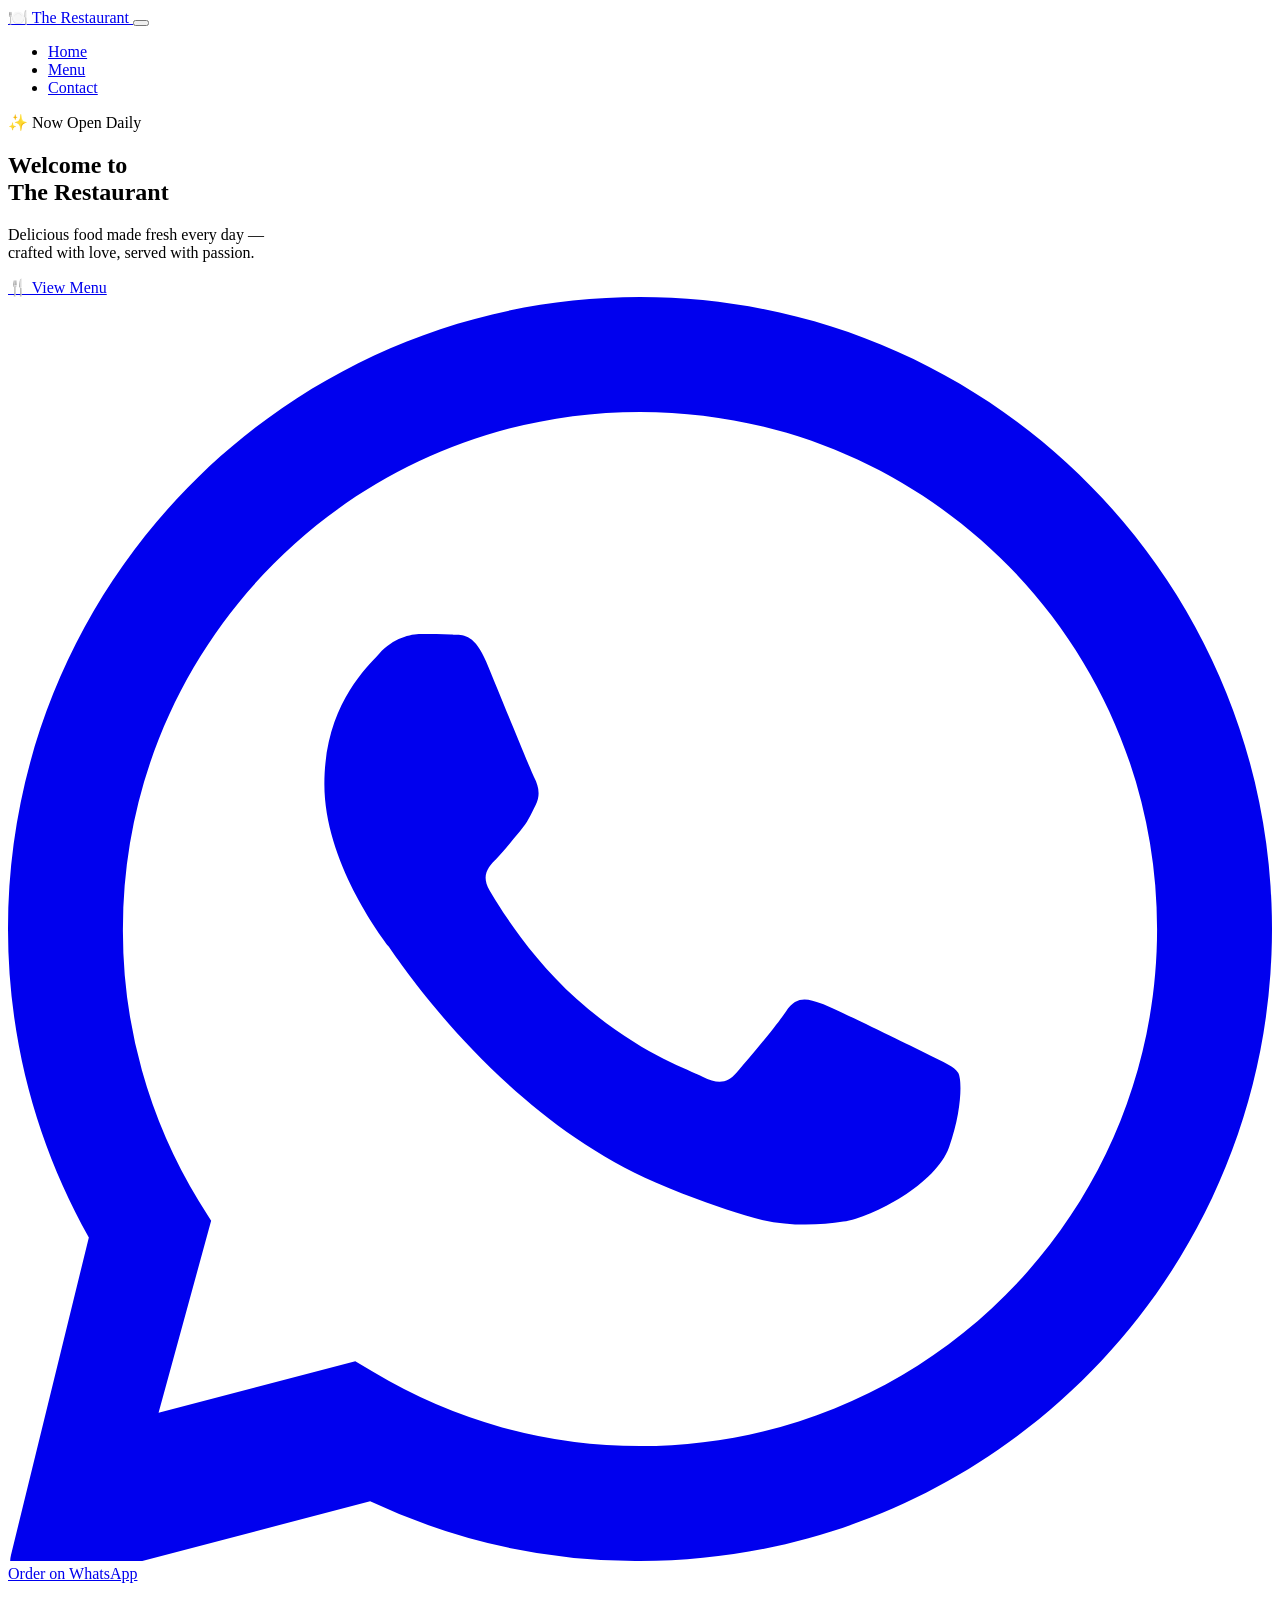
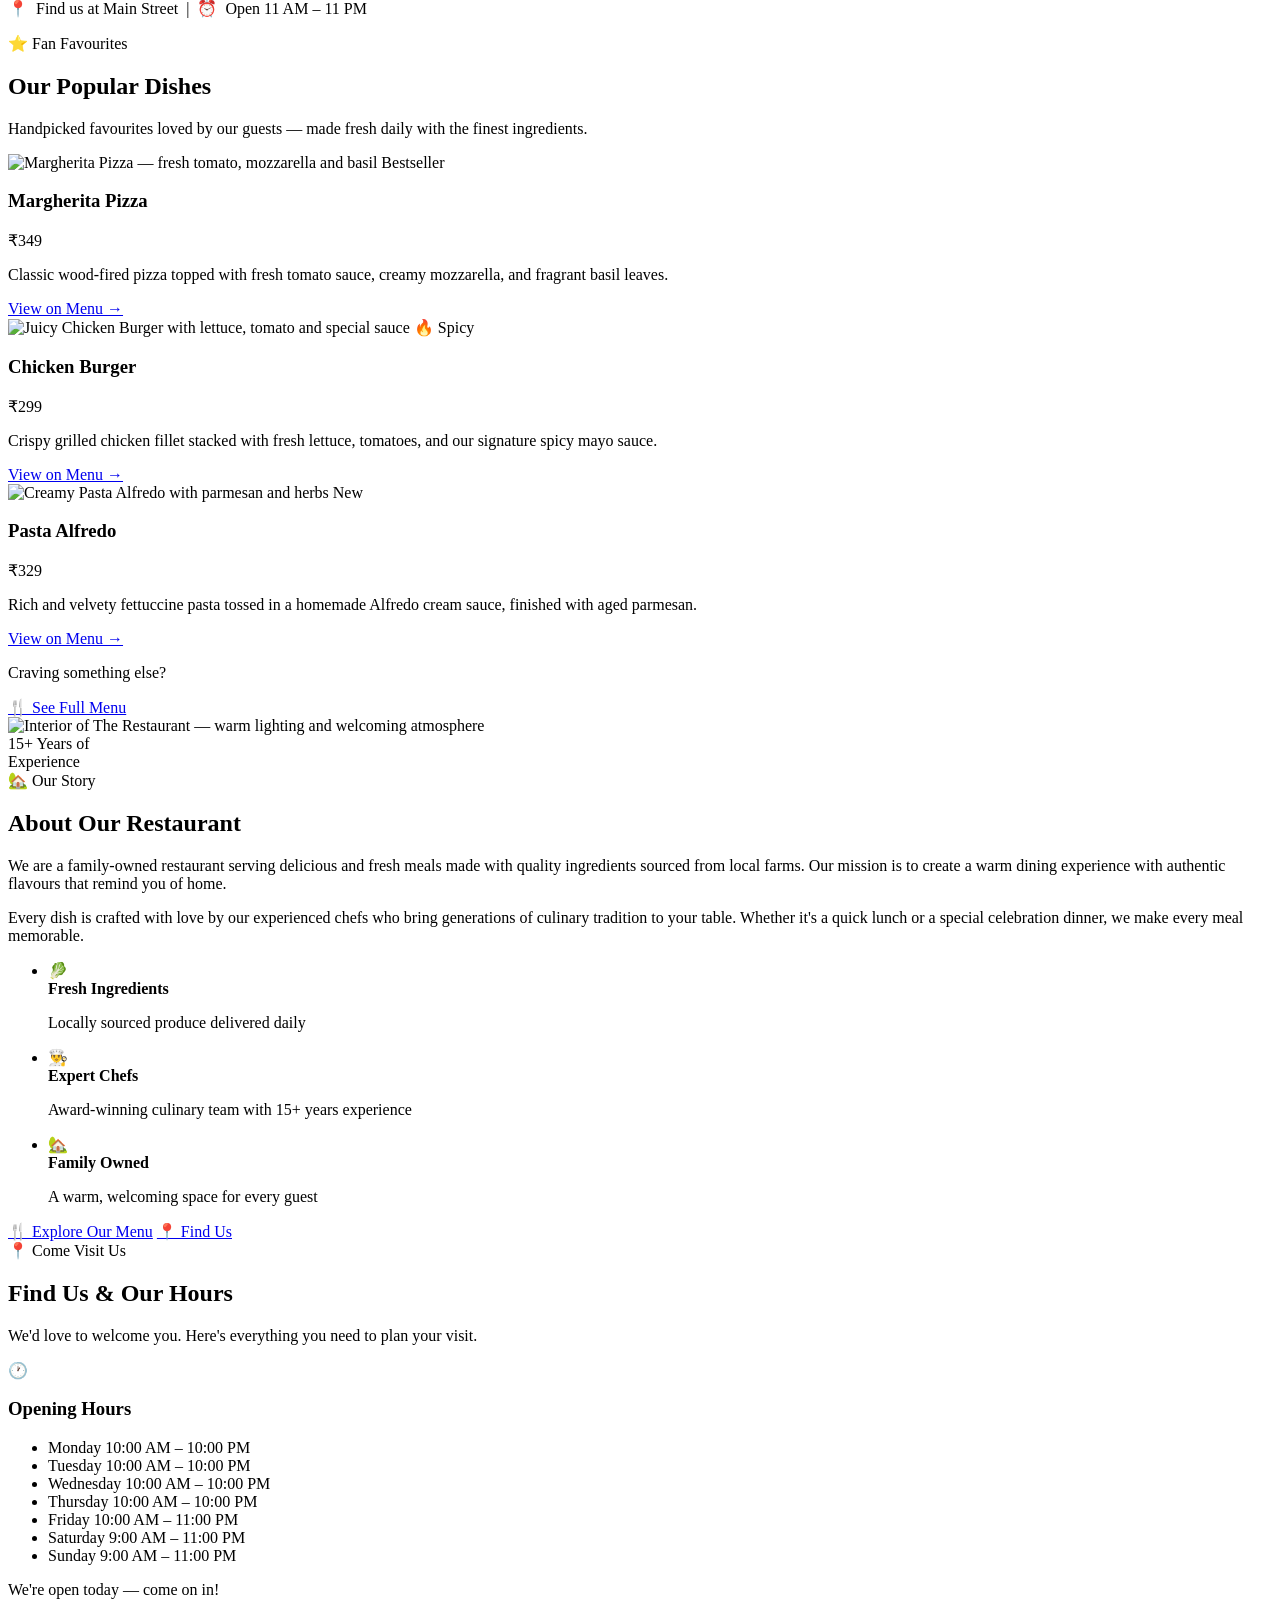
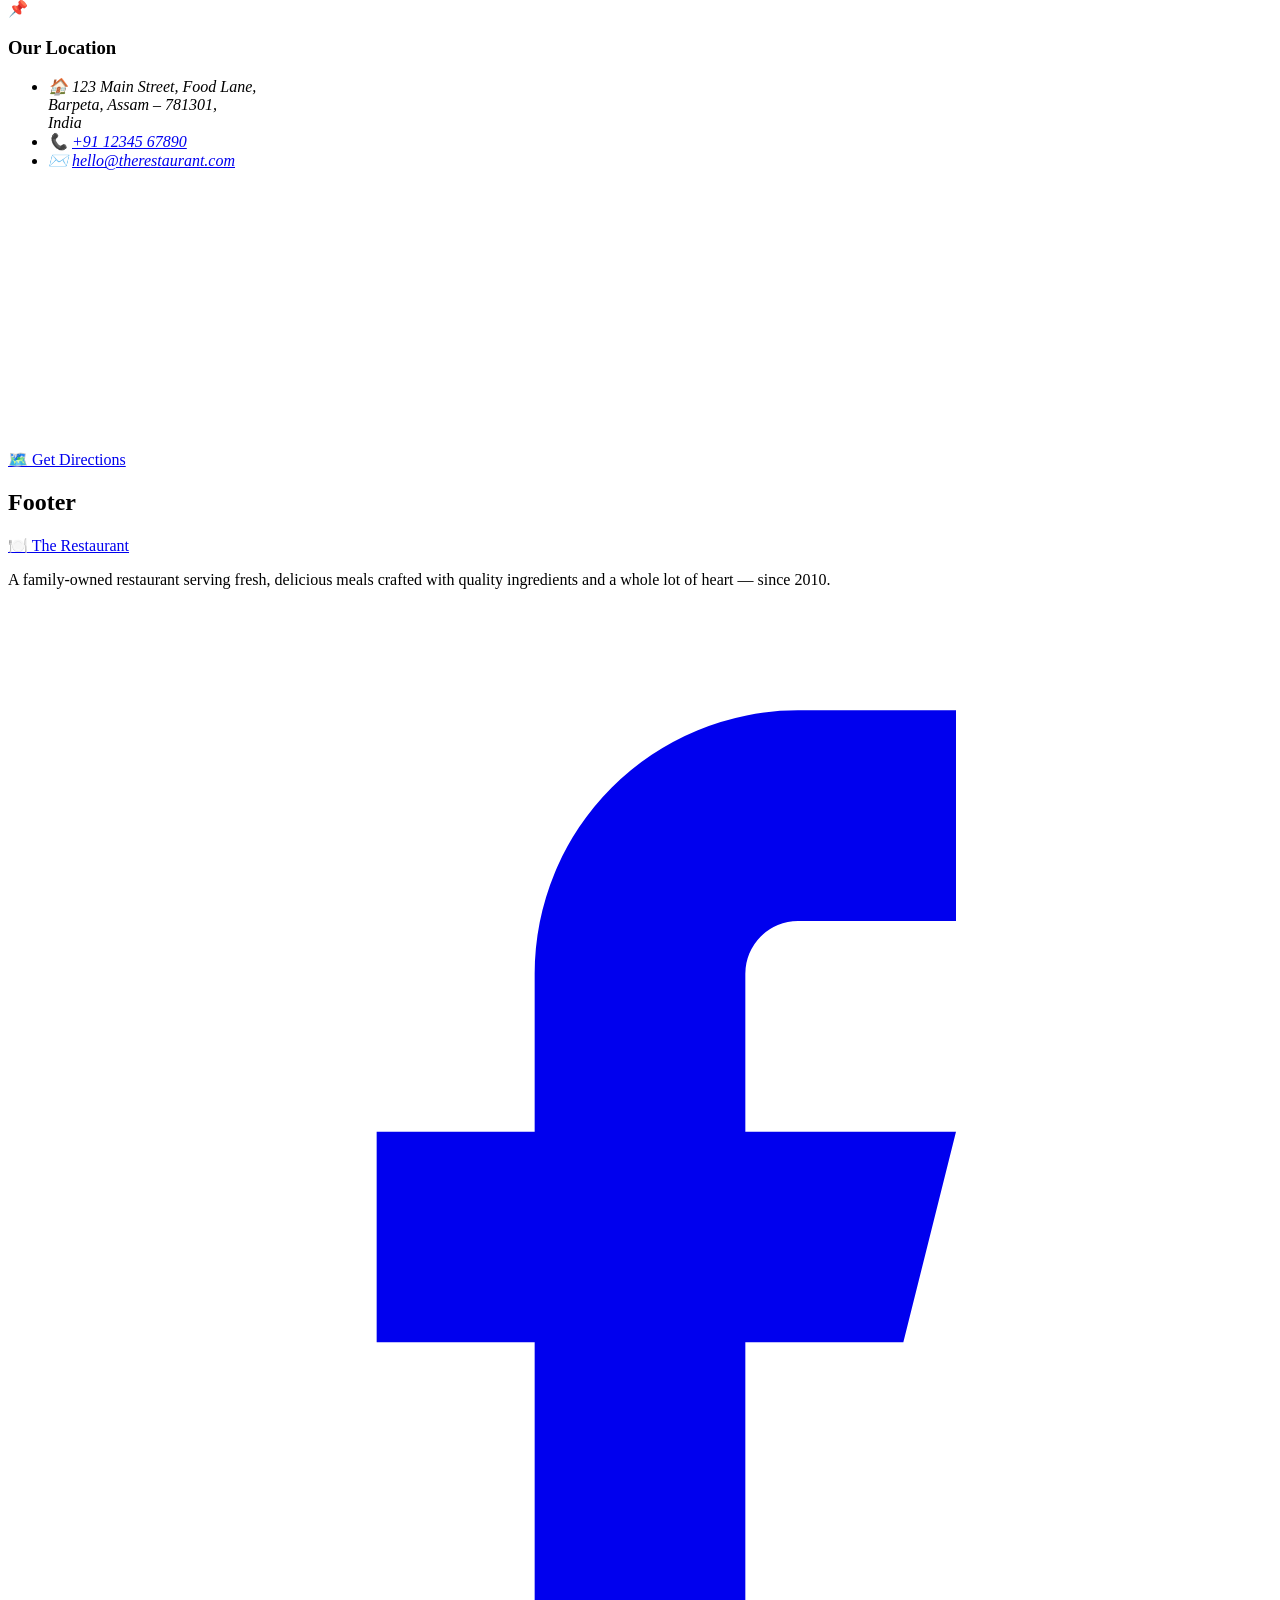
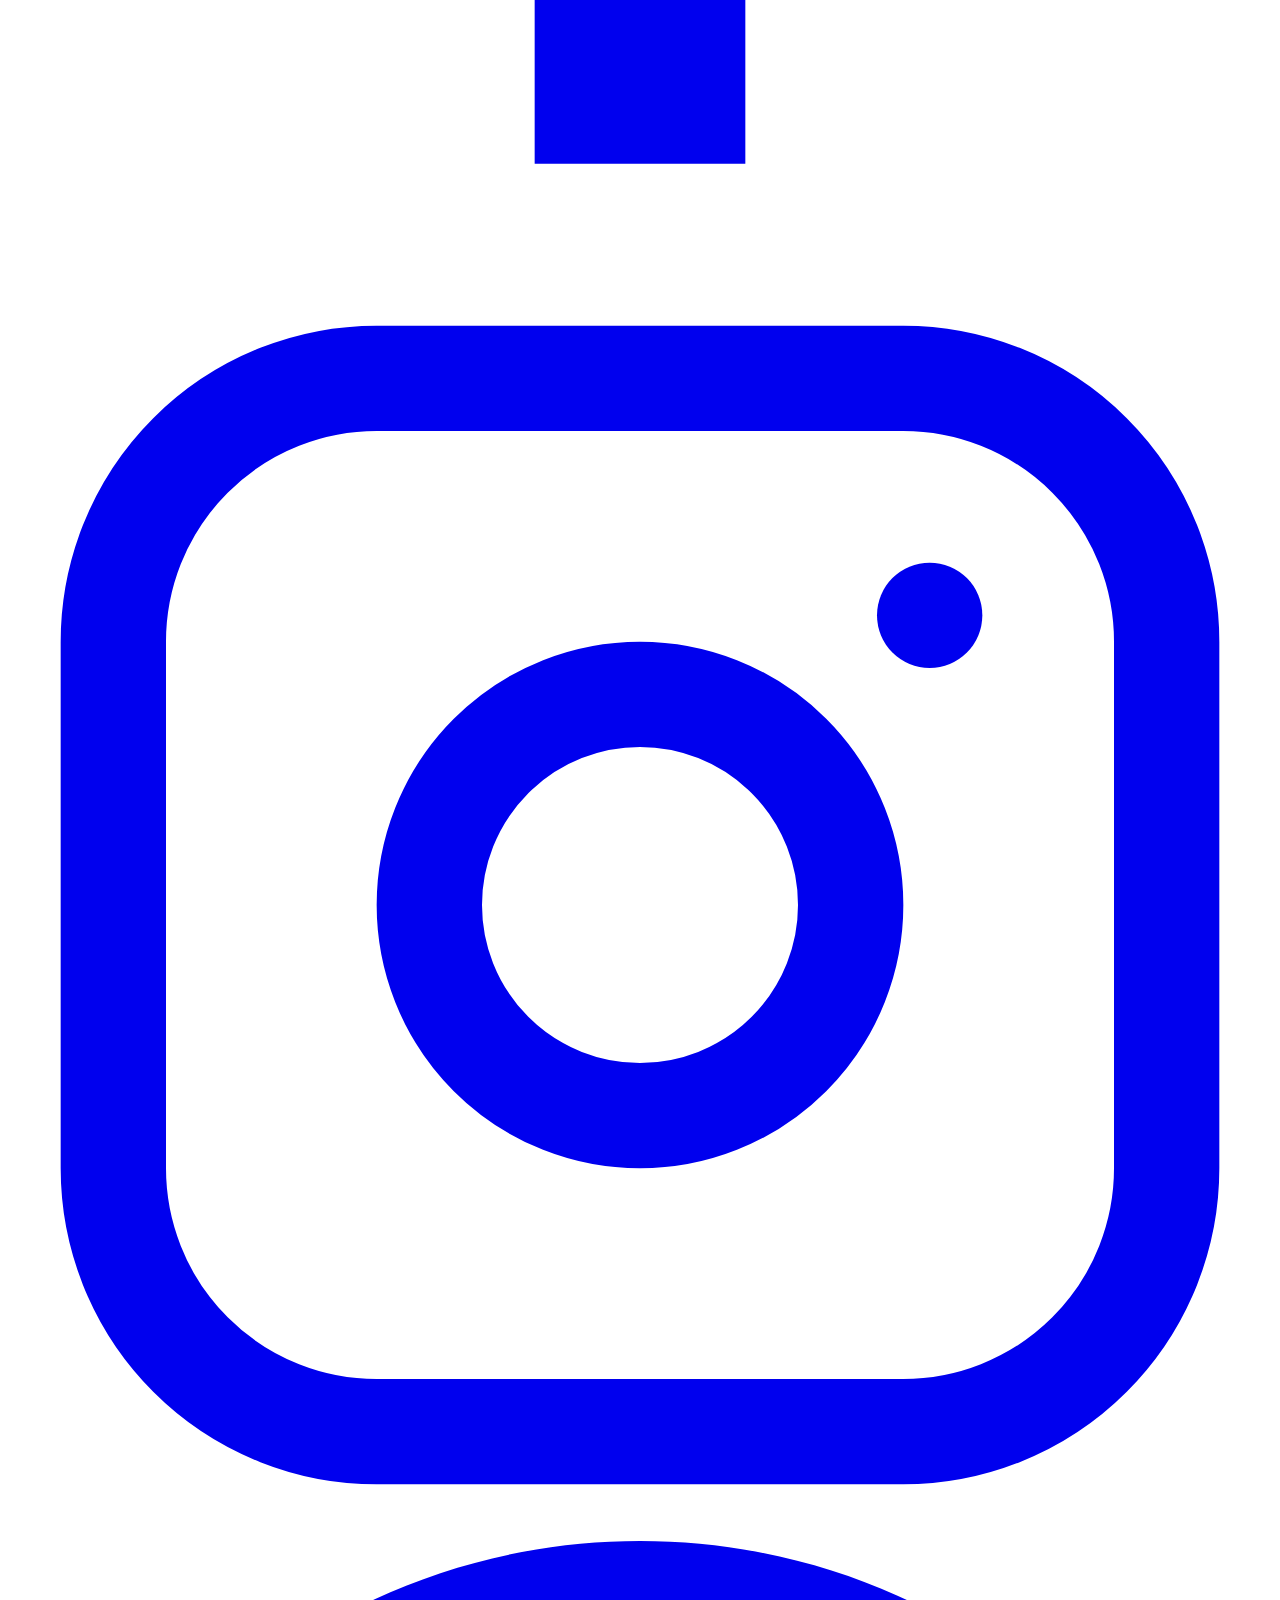
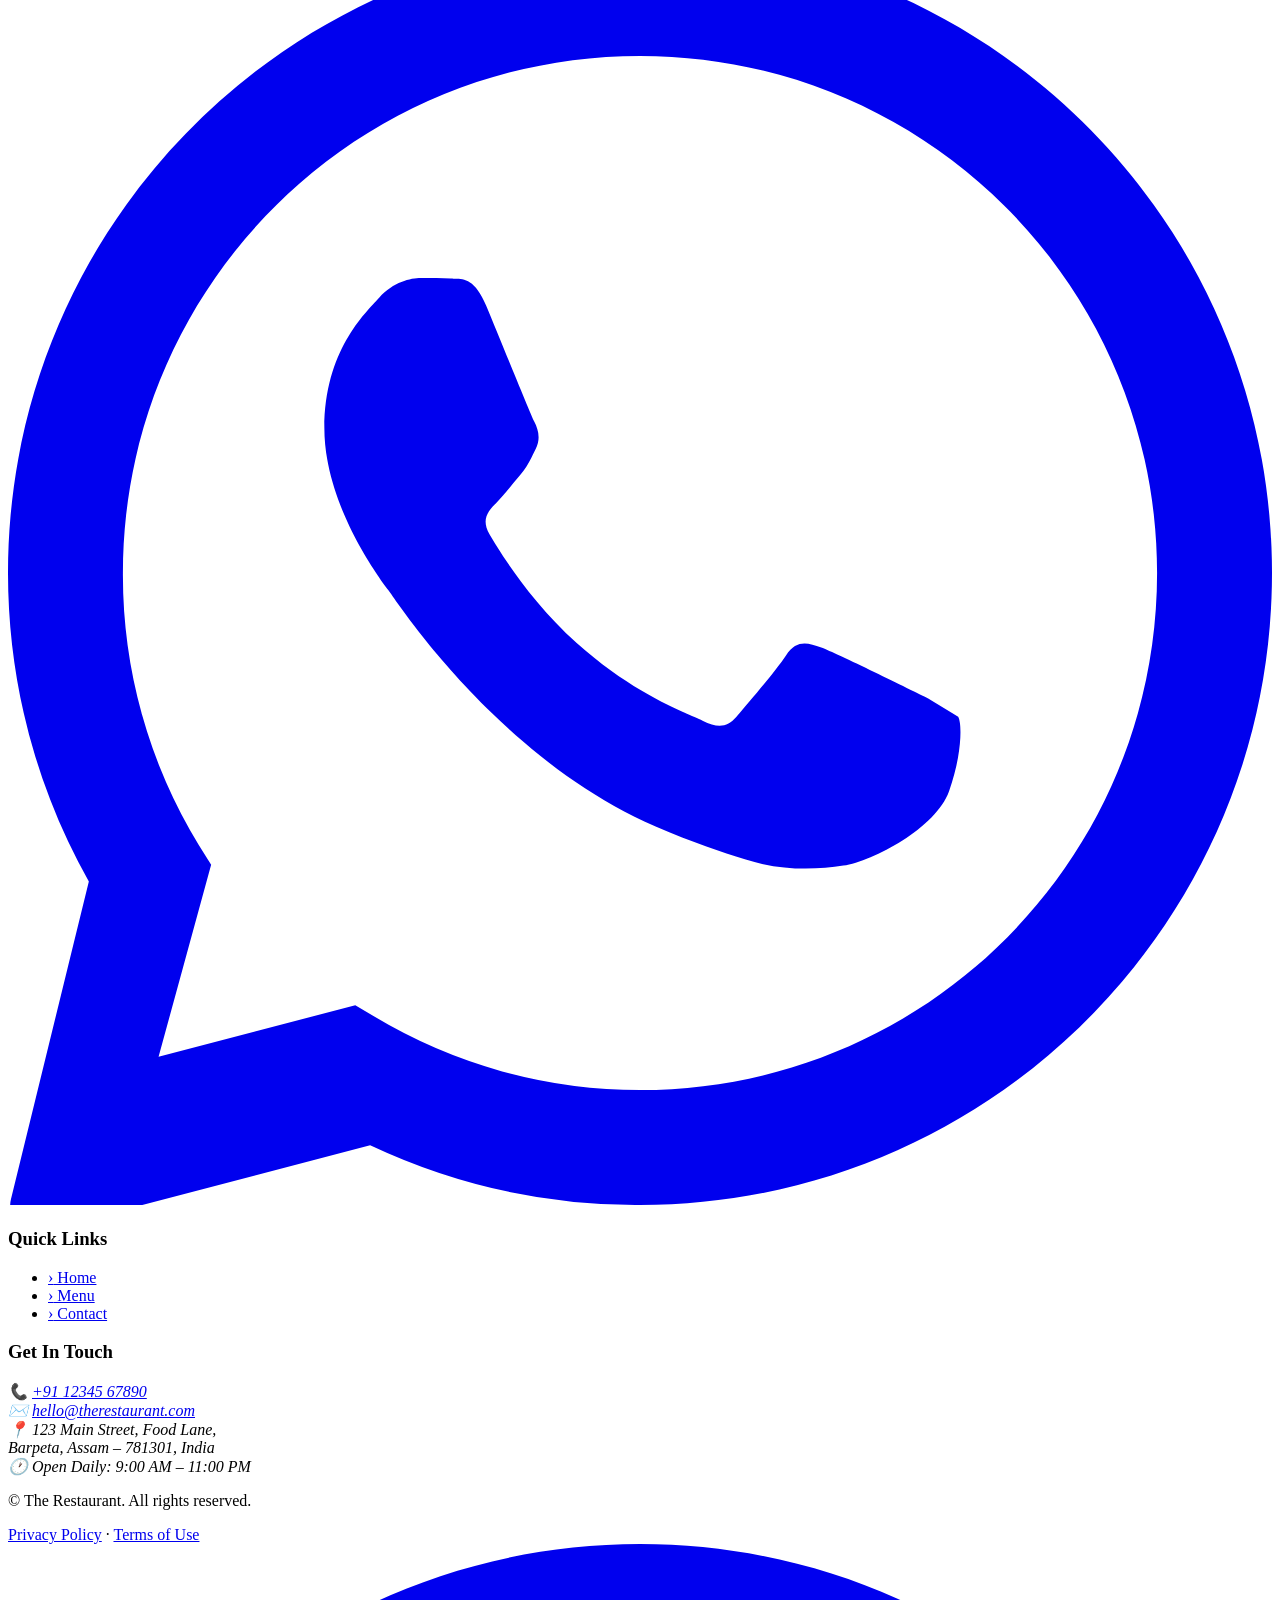
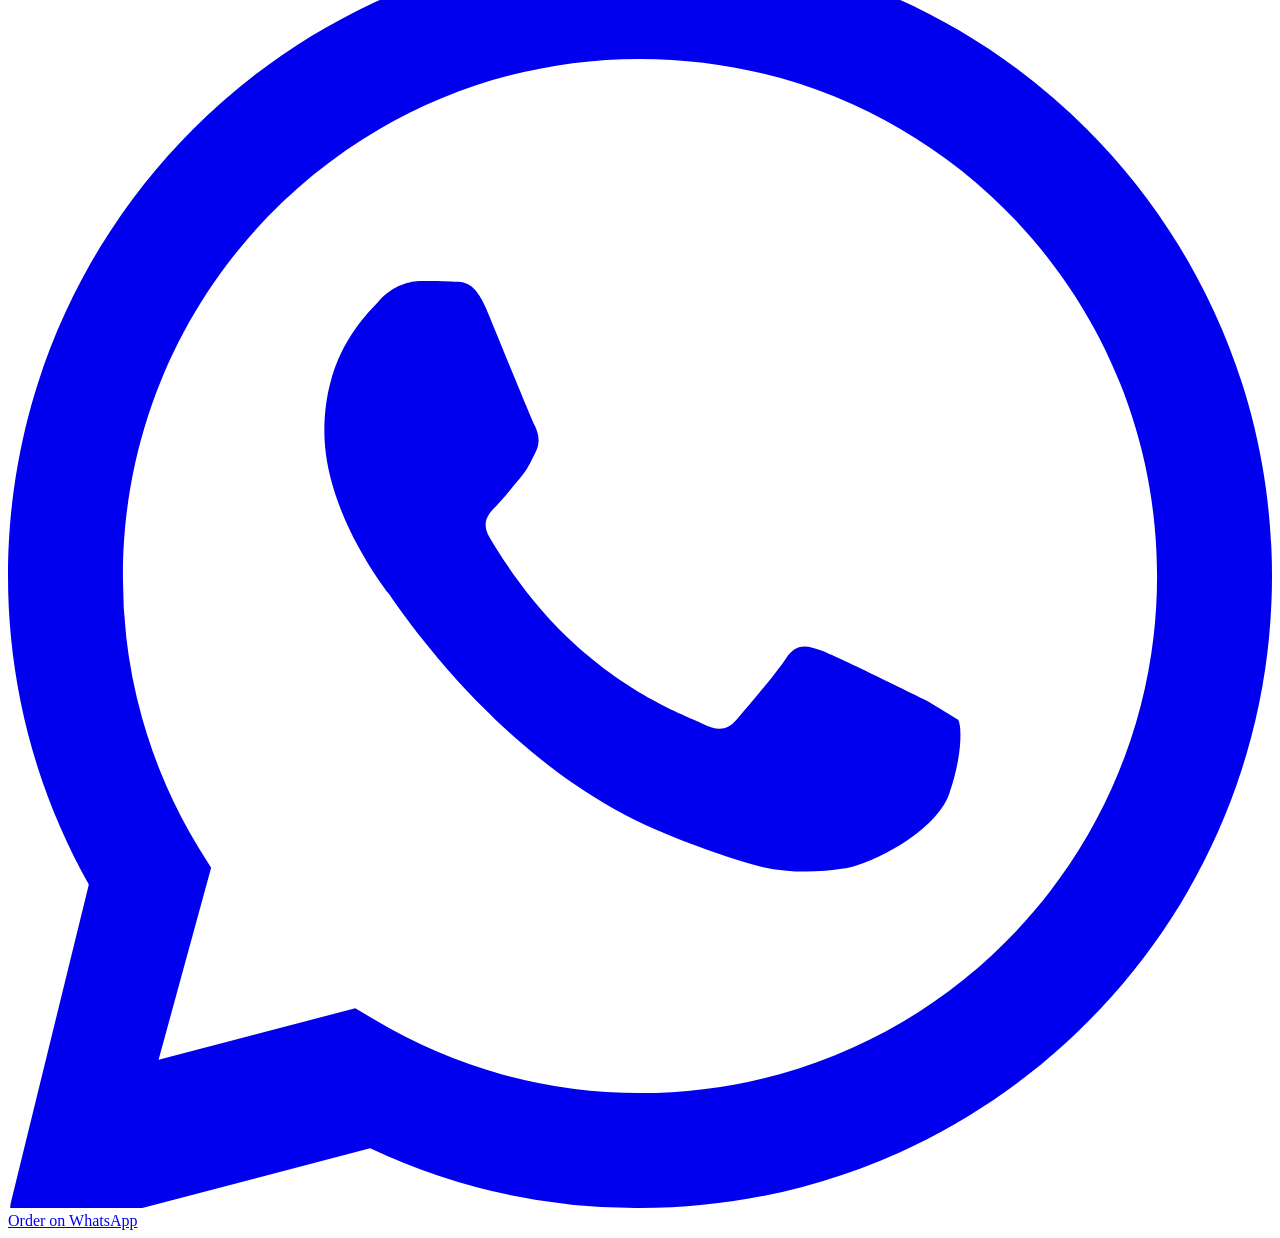
==== index.html @ 9e475b9d "Add files via upload" ====
<!DOCTYPE html>
<html lang="en">

  <head>
    <meta charset="UTF-8" />
    <meta name="viewport" content="width=device-width, initial-scale=1.0" />
    <meta name="description" content="Welcome to our restaurant - fresh food, great atmosphere." />
    <title>Home | The Restaurant</title>
    <link rel="stylesheet" href="css/style.css" />
  </head>

  <body>

    <!-- ===== HEADER & NAVBAR ===== -->
    <header class="site-header">
      <nav class="navbar" aria-label="Main navigation">
        <div class="container navbar__inner">

          <!-- Logo / Brand Name -->
          <a href="index.html" class="navbar__logo" aria-label="The Restaurant - Go to homepage">
            🍽️ The Restaurant
          </a>

          <!-- Hamburger Button (mobile only) -->
          <button
            class="navbar__toggle"
            id="navToggle"
            aria-controls="navMenu"
            aria-expanded="false"
            aria-label="Toggle navigation menu"
          >
            <span class="navbar__toggle-bar"></span>
            <span class="navbar__toggle-bar"></span>
            <span class="navbar__toggle-bar"></span>
          </button>

          <!-- Navigation Links -->
          <ul class="navbar__menu" id="navMenu" role="list">
            <li class="navbar__item">
              <a href="index.html" class="navbar__link">Home</a>
            </li>
            <li class="navbar__item">
              <a href="menu.html" class="navbar__link">Menu</a>
            </li>
            <li class="navbar__item">
              <a href="contact.html" class="navbar__link">Contact</a>
            </li>
          </ul>

        </div>

      </nav>
    </header>

    <!-- ===== MAIN CONTENT ===== -->
    <main>

      <!-- ================================================
           HERO SECTION
           Background image set in CSS via .hero class.
           A dark gradient overlay keeps text readable.
           ================================================ -->
      <section class="hero" aria-label="Welcome to The Restaurant">

        <!-- Dark gradient overlay layer (CSS ::before handles this) -->

        <!-- Centered content box -->
        <div class="container hero__container">
          <div class="hero__content">

            <!-- Badge / eyebrow label above the heading -->
            <span class="hero__badge">✨ Now Open Daily</span>

            <!-- Main restaurant heading -->
            <h1 class="hero__heading">
              Welcome to <br />
              <span class="hero__heading-accent">The Restaurant</span>
            </h1>

            <!-- Tagline -->
            <p class="hero__tagline">
              Delicious food made fresh every day —<br />
              crafted with love, served with passion.
            </p>

            <!-- CTA Buttons -->
            <div class="hero__actions">

              <!-- Primary CTA: View Menu -->
              <a
                href="menu.html"
                class="btn btn-primary hero__btn"
                aria-label="View our full menu"
              >
                🍴 View Menu
              </a>

              <!-- Secondary CTA: Order on WhatsApp -->
              <a
                href="https://wa.me/911234567890"
                class="btn btn-whatsapp hero__btn"
                target="_blank"
                rel="noopener noreferrer"
                aria-label="Order on WhatsApp (opens in new tab)"
              >
                <svg
                  class="hero__whatsapp-icon"
                  xmlns="http://www.w3.org/2000/svg"
                  viewBox="0 0 24 24"
                  fill="currentColor"
                  aria-hidden="true"
                  focusable="false"
                >
                  <path d="M17.472 14.382c-.297-.149-1.758-.867-2.03-.967-.273-.099-.471-.148-.67.15-.197.297-.767.966-.94 1.164-.173.199-.347.223-.644.075-.297-.15-1.255-.463-2.39-1.475-.883-.788-1.48-1.761-1.653-2.059-.173-.297-.018-.458.13-.606.134-.133.298-.347.446-.52.149-.174.198-.298.298-.497.099-.198.05-.371-.025-.52-.075-.149-.669-1.612-.916-2.207-.242-.579-.487-.5-.669-.51-.173-.008-.371-.01-.57-.01-.198 0-.52.074-.792.372-.272.297-1.04 1.016-1.04 2.479 0 1.462 1.065 2.875 1.213 3.074.149.198 2.096 3.2 5.077 4.487.709.306 1.262.489 1.694.625.712.227 1.36.195 1.871.118.571-.085 1.758-.719 2.006-1.413.248-.694.248-1.289.173-1.413-.074-.124-.272-.198-.57-.347z"/>
                  <path d="M12 0C5.373 0 0 5.373 0 12c0 2.124.558 4.121 1.535 5.856L.057 23.885a.5.5 0 0 0 .606.61l6.213-1.63A11.945 11.945 0 0 0 12 24c6.627 0 12-5.373 12-12S18.627 0 12 0zm0 21.818a9.805 9.805 0 0 1-5.045-1.396l-.361-.214-3.735.979.998-3.648-.235-.374A9.818 9.818 0 0 1 2.182 12C2.182 6.57 6.57 2.182 12 2.182S21.818 6.57 21.818 12 17.43 21.818 12 21.818z"/>
                </svg>
                Order on WhatsApp
              </a>
    

            </div>

            <!-- Trust signal below buttons -->
            <p class="hero__trust">
              📍 &nbsp;Find us at Main Street &nbsp;|&nbsp; ⏰ &nbsp;Open 11 AM – 11 PM
            </p>

          </div>
        </div>

      </section>
      <!-- END HERO SECTION -->

      <!-- ================================================
       FEATURED DISHES SECTION
       Displays 3 food cards in a responsive grid.
       ================================================ -->
  <section class="featured-dishes section" aria-labelledby="featured-heading">
    <div class="container">

      <!-- Section Header -->
      <div class="section-header text-center">
        <span class="section-badge">⭐ Fan Favourites</span>
        <h2 class="section-title" id="featured-heading">Our Popular Dishes</h2>
        <p class="section-subtitle">
          Handpicked favourites loved by our guests — made fresh daily with the finest ingredients.
        </p>
      </div>

      <!-- Dishes Grid -->
      <div class="dishes-grid" role="list">

        <!-- ── Card 1: Margherita Pizza ── -->
        <article class="dish-card" role="listitem">
          <div class="dish-card__image-wrapper">
            <img
              src="https://images.unsplash.com/photo-1574071318508-1cdbab80d002?auto=format&fit=crop&w=600&q=80"
              alt="Margherita Pizza — fresh tomato, mozzarella and basil"
              class="dish-card__image"
              loading="lazy"
            />
            <span class="dish-card__tag">Bestseller</span>
          </div>
          <div class="dish-card__body">
            <div class="dish-card__top">
              <h3 class="dish-card__name">Margherita Pizza</h3>
              <span class="dish-card__price">₹349</span>
            </div>
            <p class="dish-card__desc">
              Classic wood-fired pizza topped with fresh tomato sauce,
              creamy mozzarella, and fragrant basil leaves.
            </p>
            <a href="menu.html" class="btn btn-outline dish-card__btn" aria-label="See Margherita Pizza on the menu">
              View on Menu →
            </a>
          </div>
        </article>

        <!-- ── Card 2: Chicken Burger ── -->
        <article class="dish-card" role="listitem">
          <div class="dish-card__image-wrapper">
            <img
              src="https://images.unsplash.com/photo-1568901346375-23c9450c58cd?auto=format&fit=crop&w=600&q=80"
              alt="Juicy Chicken Burger with lettuce, tomato and special sauce"
              class="dish-card__image"
              loading="lazy"
            />
            <span class="dish-card__tag dish-card__tag--hot">🔥 Spicy</span>
          </div>
          <div class="dish-card__body">
            <div class="dish-card__top">
              <h3 class="dish-card__name">Chicken Burger</h3>
              <span class="dish-card__price">₹299</span>
            </div>
            <p class="dish-card__desc">
              Crispy grilled chicken fillet stacked with fresh lettuce,
              tomatoes, and our signature spicy mayo sauce.
            </p>
            <a href="menu.html" class="btn btn-outline dish-card__btn" aria-label="See Chicken Burger on the menu">
              View on Menu →
            </a>
          </div>
        </article>

        <!-- ── Card 3: Pasta Alfredo ── -->
        <article class="dish-card" role="listitem">
          <div class="dish-card__image-wrapper">
            <img
              src="https://images.unsplash.com/photo-1621996346565-e3dbc646d9a9?auto=format&fit=crop&w=600&q=80"
              alt="Creamy Pasta Alfredo with parmesan and herbs"
              class="dish-card__image"
              loading="lazy"
            />
            <span class="dish-card__tag dish-card__tag--new">New</span>
          </div>
          <div class="dish-card__body">
            <div class="dish-card__top">
              <h3 class="dish-card__name">Pasta Alfredo</h3>
              <span class="dish-card__price">₹329</span>
            </div>
            <p class="dish-card__desc">
              Rich and velvety fettuccine pasta tossed in a homemade
              Alfredo cream sauce, finished with aged parmesan.
            </p>
            <a href="menu.html" class="btn btn-outline dish-card__btn" aria-label="See Pasta Alfredo on the menu">
              View on Menu →
            </a>
          </div>
        </article>

      </div>
      <!-- END dishes-grid -->

      <!-- Bottom CTA — links to full menu page -->
      <div class="featured-dishes__cta text-center">
        <p class="text-muted">Craving something else?</p>
        <a href="menu.html" class="btn btn-primary">
          🍴 See Full Menu
        </a>
      </div>

    </div>
  </section>
  <!-- END FEATURED DISHES SECTION -->

  <!-- ================================================
     ABOUT SECTION
     Two-column layout: image left, text right.
     Stacks vertically on mobile via flex-wrap.
     ================================================ -->
<section class="about section" aria-labelledby="about-heading">
  <div class="container">

    <div class="about__inner">

      <!-- ── Left Column: Restaurant Image ── -->
      <div class="about__image-col">

        <!-- Decorative accent block behind the image -->
        <div class="about__image-wrapper">
          <img
            src="https://images.unsplash.com/photo-1414235077428-338989a2e8c0?auto=format&fit=crop&w=800&q=80"
            alt="Interior of The Restaurant — warm lighting and welcoming atmosphere"
            class="about__image"
            loading="lazy"
          />

          <!-- Floating stat badge overlaid on the image -->
          <div class="about__stat-badge">
            <span class="about__stat-number">15+</span>
            <span class="about__stat-label">Years of<br/>Experience</span>
          </div>
        </div>

      </div>
      <!-- END Left Column -->

      <!-- ── Right Column: Text Content ── -->
      <div class="about__text-col">

        <!-- Section badge -->
        <span class="section-badge">🏡 Our Story</span>

        <!-- Heading -->
        <h2 class="section-title" id="about-heading">
          About Our Restaurant
        </h2>

        <!-- Main description -->
        <p class="about__desc">
          We are a family-owned restaurant serving delicious and fresh meals
          made with quality ingredients sourced from local farms. Our mission
          is to create a warm dining experience with authentic flavours that
          remind you of home.
        </p>

        <p class="about__desc">
          Every dish is crafted with love by our experienced chefs who bring
          generations of culinary tradition to your table. Whether it's a quick
          lunch or a special celebration dinner, we make every meal memorable.
        </p>

        <!-- Icon highlights list -->
        <ul class="about__highlights" role="list">
          <li class="about__highlight-item">
            <span class="about__highlight-icon" aria-hidden="true">🥬</span>
            <div>
              <strong>Fresh Ingredients</strong>
              <p>Locally sourced produce delivered daily</p>
            </div>
          </li>
          <li class="about__highlight-item">
            <span class="about__highlight-icon" aria-hidden="true">👨‍🍳</span>
            <div>
              <strong>Expert Chefs</strong>
              <p>Award-winning culinary team with 15+ years experience</p>
            </div>
          </li>
          <li class="about__highlight-item">
            <span class="about__highlight-icon" aria-hidden="true">🏡</span>
            <div>
              <strong>Family Owned</strong>
              <p>A warm, welcoming space for every guest</p>
            </div>
          </li>
        </ul>

        <!-- CTA -->
        <div class="about__actions">
          <a href="menu.html" class="btn btn-primary">🍴 Explore Our Menu</a>
          <a href="contact.html" class="btn btn-outline">📍 Find Us</a>
        </div>

      </div>
      <!-- END Right Column -->

    </div>

  </div>
</section>
<!-- END ABOUT SECTION -->
 <!-- ================================================
     VISIT US SECTION
     Two-column layout:
       Left  → Opening Hours
       Right → Address + Google Maps embed
     Stacks vertically on mobile via flex-wrap.
     ================================================ -->
<section class="visit-us section" aria-labelledby="visit-heading">
  <div class="container">

    <!-- Section Header (centered above both columns) -->
    <div class="section-header text-center">
      <span class="section-badge">📍 Come Visit Us</span>
      <h2 class="section-title" id="visit-heading">Find Us & Our Hours</h2>
      <p class="section-subtitle">
        We'd love to welcome you. Here's everything you need to plan your visit.
      </p>
    </div>

    <!-- Two-column inner wrapper -->
    <div class="visit-us__inner">

      <!-- ── Left Column: Opening Hours ── -->
      <div class="visit-us__col visit-us__col--hours">

        <!-- Card wrapper -->
        <div class="info-card">

          <!-- Card icon + title -->
          <div class="info-card__header">
            <span class="info-card__icon" aria-hidden="true">🕐</span>
            <h3 class="info-card__title">Opening Hours</h3>
          </div>

          <!-- Hours list -->
          <ul class="hours-list" role="list" aria-label="Restaurant opening hours">

            <li class="hours-list__item">
              <span class="hours-list__day">Monday</span>
              <span class="hours-list__dots" aria-hidden="true"></span>
              <span class="hours-list__time">10:00 AM – 10:00 PM</span>
            </li>

            <li class="hours-list__item">
              <span class="hours-list__day">Tuesday</span>
              <span class="hours-list__dots" aria-hidden="true"></span>
              <span class="hours-list__time">10:00 AM – 10:00 PM</span>
            </li>

            <li class="hours-list__item">
              <span class="hours-list__day">Wednesday</span>
              <span class="hours-list__dots" aria-hidden="true"></span>
              <span class="hours-list__time">10:00 AM – 10:00 PM</span>
            </li>

            <li class="hours-list__item">
              <span class="hours-list__day">Thursday</span>
              <span class="hours-list__dots" aria-hidden="true"></span>
              <span class="hours-list__time">10:00 AM – 10:00 PM</span>
            </li>

            <li class="hours-list__item">
              <span class="hours-list__day">Friday</span>
              <span class="hours-list__dots" aria-hidden="true"></span>
              <span class="hours-list__time">10:00 AM – 11:00 PM</span>
            </li>

            <li class="hours-list__item hours-list__item--highlight">
              <span class="hours-list__day">Saturday</span>
              <span class="hours-list__dots" aria-hidden="true"></span>
              <span class="hours-list__time">9:00 AM – 11:00 PM</span>
            </li>

            <li class="hours-list__item hours-list__item--highlight">
              <span class="hours-list__day">Sunday</span>
              <span class="hours-list__dots" aria-hidden="true"></span>
              <span class="hours-list__time">9:00 AM – 11:00 PM</span>
            </li>

          </ul>

          <!-- Currently open indicator -->
          <div class="hours-status">
            <span class="hours-status__dot" aria-hidden="true"></span>
            <span class="hours-status__text">We're open today — come on in!</span>
          </div>

        </div>
        <!-- END info-card -->

      </div>
      <!-- END Left Column -->


      <!-- ── Right Column: Address + Map ── -->
      <div class="visit-us__col visit-us__col--map">

        <!-- Card wrapper -->
        <div class="info-card">

          <!-- Card icon + title -->
          <div class="info-card__header">
            <span class="info-card__icon" aria-hidden="true">📌</span>
            <h3 class="info-card__title">Our Location</h3>
          </div>

          <!-- Address details -->
          <address class="address-block">
            <ul class="address-list" role="list">

              <li class="address-list__item">
                <span class="address-list__icon" aria-hidden="true">🏠</span>
                <span>
                  123 Main Street, Food Lane,<br />
                  Barpeta, Assam – 781301,<br />
                  India
                </span>
              </li>

              <li class="address-list__item">
                <span class="address-list__icon" aria-hidden="true">📞</span>
                <a href="tel:+911234567890" class="address-list__link">
                  +91 12345 67890
                </a>
              </li>

              <li class="address-list__item">
                <span class="address-list__icon" aria-hidden="true">✉️</span>
                <a href="mailto:hello@therestaurant.com" class="address-list__link">
                  hello@therestaurant.com
                </a>
              </li>

            </ul>
          </address>

          <!-- ─────────────────────────────────────────────────
               GOOGLE MAPS EMBED
               ─────────────────────────────────────────────────
               HOW TO REPLACE WITH YOUR REAL MAP:
               1. Go to https://www.google.com/maps
               2. Search for your restaurant address
               3. Click Share → Embed a map → Copy HTML
               4. Replace the entire <iframe> below with
                  the copied <iframe> from Google Maps.

               The src below uses the free Maps Embed API
               with no API key required for basic use. [web:90]
               ───────────────────────────────────────────────── -->
          <div class="map-wrapper" role="region" aria-label="Google Maps location of The Restaurant">
            <iframe
              class="map-iframe"
              src="https://www.google.com/maps/embed?pb=!1m18!1m12!1m3!1d3579.123456789!2d91.00000000000001!3d26.3200000!2m3!1f0!2f0!3f0!3m2!1i1024!2i768!4f13.1!3m3!1m2!1s0x0%3A0x0!2sBarpeta%2C+Assam%2C+India!5e0!3m2!1sen!2sin!4v0000000000000"
              width="100%"
              height="260"
              style="border: 0;"
              allowfullscreen=""
              loading="lazy"
              referrerpolicy="no-referrer-when-downgrade"
              title="The Restaurant location on Google Maps"
            ></iframe>
          </div>

          <!-- Directions link -->
          <a
            href="https://maps.google.com/?q=Barpeta,Assam,India"
            target="_blank"
            rel="noopener noreferrer"
            class="btn btn-outline map-directions-btn"
            aria-label="Get directions to The Restaurant on Google Maps (opens in new tab)"
          >
            🗺️ Get Directions
          </a>

        </div>
        <!-- END info-card -->

      </div>
      <!-- END Right Column -->

    </div>
    <!-- END two-column inner wrapper -->

  </div>
</section>
<!-- END VISIT US SECTION -->

    </main>

    <!-- ===== FOOTER ===== -->
<!-- ================================================
     SITE FOOTER
     Three-column layout: Info | Quick Links | Contact
     Dark background with light text.
     Reuse this exact block in menu.html and contact.html.
     ================================================ -->
<footer class="site-footer" aria-labelledby="footer-heading">

  <!-- Hidden heading for screen readers -->
  <h2 id="footer-heading" class="sr-only">Footer</h2>

  <!-- ── Top area: three columns ── -->
  <div class="footer__top">
    <div class="container footer__grid">

      <!-- COLUMN 1 — Restaurant Info -->
      <div class="footer__col footer__col--brand">

        <!-- Logo / Brand name -->
        <a href="index.html" class="footer__logo" aria-label="The Restaurant — Back to homepage">
          🍽️ The Restaurant
        </a>

        <!-- Short description -->
        <p class="footer__brand-desc">
          A family-owned restaurant serving fresh, delicious meals crafted
          with quality ingredients and a whole lot of heart — since 2010.
        </p>

        <!-- Social media icons -->
        <div class="footer__social" aria-label="Follow us on social media">

          <a
            href="https://facebook.com"
            class="footer__social-link"
            target="_blank"
            rel="noopener noreferrer"
            aria-label="Follow us on Facebook"
          >
            <svg xmlns="http://www.w3.org/2000/svg" viewBox="0 0 24 24" fill="currentColor" aria-hidden="true" focusable="false" class="footer__social-icon">
              <path d="M18 2h-3a5 5 0 0 0-5 5v3H7v4h3v8h4v-8h3l1-4h-4V7a1 1 0 0 1 1-1h3z"/>
            </svg>
          </a>

          <a
            href="https://instagram.com"
            class="footer__social-link"
            target="_blank"
            rel="noopener noreferrer"
            aria-label="Follow us on Instagram"
          >
            <svg xmlns="http://www.w3.org/2000/svg" viewBox="0 0 24 24" fill="none" stroke="currentColor" stroke-width="2" stroke-linecap="round" stroke-linejoin="round" aria-hidden="true" focusable="false" class="footer__social-icon">
              <rect x="2" y="2" width="20" height="20" rx="5" ry="5"/>
              <circle cx="12" cy="12" r="4"/>
              <circle cx="17.5" cy="6.5" r="1" fill="currentColor" stroke="none"/>
            </svg>
          </a>

          <a
            href="https://wa.me/911234567890"
            class="footer__social-link"
            target="_blank"
            rel="noopener noreferrer"
            aria-label="Chat with us on WhatsApp"
          >
            <svg xmlns="http://www.w3.org/2000/svg" viewBox="0 0 24 24" fill="currentColor" aria-hidden="true" focusable="false" class="footer__social-icon">
              <path d="M17.472 14.382c-.297-.149-1.758-.867-2.03-.967-.273-.099-.471-.148-.67.15-.197.297-.767.966-.94 1.164-.173.199-.347.223-.644.075-.297-.15-1.255-.463-2.39-1.475-.883-.788-1.48-1.761-1.653-2.059-.173-.297-.018-.458.13-.606.134-.133.298-.347.446-.52.149-.174.198-.298.298-.497.099-.198.05-.371-.025-.52-.075-.149-.669-1.612-.916-2.207-.242-.579-.487-.5-.669-.51-.173-.008-.371-.01-.57-.01-.198 0-.52.074-.792.372-.272.297-1.04 1.016-1.04 2.479 0 1.462 1.065 2.875 1.213 3.074.149.198 2.096 3.2 5.077 4.487.709.306 1.262.489 1.694.625.712.227 1.36.195 1.871.118.571-.085 1.758-.719 2.006-1.413.248-.694.248-1.289.173-1.413z"/>
              <path d="M12 0C5.373 0 0 5.373 0 12c0 2.124.558 4.121 1.535 5.856L.057 23.885a.5.5 0 0 0 .606.61l6.213-1.63A11.945 11.945 0 0 0 12 24c6.627 0 12-5.373 12-12S18.627 0 12 0zm0 21.818a9.805 9.805 0 0 1-5.045-1.396l-.361-.214-3.735.979.998-3.648-.235-.374A9.818 9.818 0 0 1 2.182 12C2.182 6.57 6.57 2.182 12 2.182S21.818 6.57 21.818 12 17.43 21.818 12 21.818z"/>
            </svg>
          </a>

        </div>
        <!-- END social -->

      </div>
      <!-- END COLUMN 1 -->


      <!-- COLUMN 2 — Quick Links -->
      <div class="footer__col footer__col--links">
        <h3 class="footer__col-title">Quick Links</h3>
        <ul class="footer__links-list" role="list">
          <li>
            <a href="index.html" class="footer__link">
              <span class="footer__link-arrow" aria-hidden="true">›</span>
              Home
            </a>
          </li>
          <li>
            <a href="menu.html" class="footer__link">
              <span class="footer__link-arrow" aria-hidden="true">›</span>
              Menu
            </a>
          </li>
          <li>
            <a href="contact.html" class="footer__link">
              <span class="footer__link-arrow" aria-hidden="true">›</span>
              Contact
            </a>
          </li>
        </ul>
      </div>
      <!-- END COLUMN 2 -->


      <!-- COLUMN 3 — Contact Info -->
      <div class="footer__col footer__col--contact">
        <h3 class="footer__col-title">Get In Touch</h3>
        <address class="footer__contact-list">

          <div class="footer__contact-item">
            <span class="footer__contact-icon" aria-hidden="true">📞</span>
            <a href="tel:+911234567890" class="footer__link">
              +91 12345 67890
            </a>
          </div>

          <div class="footer__contact-item">
            <span class="footer__contact-icon" aria-hidden="true">✉️</span>
            <a href="mailto:hello@therestaurant.com" class="footer__link">
              hello@therestaurant.com
            </a>
          </div>

          <div class="footer__contact-item">
            <span class="footer__contact-icon" aria-hidden="true">📍</span>
            <span>
              123 Main Street, Food Lane,<br />
              Barpeta, Assam – 781301, India
            </span>
          </div>

          <div class="footer__contact-item">
            <span class="footer__contact-icon" aria-hidden="true">🕐</span>
            <span>Open Daily: 9:00 AM – 11:00 PM</span>
          </div>

        </address>
      </div>
      <!-- END COLUMN 3 -->

    </div>
    <!-- END footer__grid -->
  </div>
  <!-- END footer__top -->


  <!-- ── Bottom bar: divider + copyright ── -->
  <div class="footer__bottom">
    <div class="container footer__bottom-inner">

      <!-- Copyright — year auto-updated by JS -->
      <p class="footer__copyright">
        &copy; <span id="footer-year"></span> The Restaurant. All rights reserved.
      </p>

      <!-- Optional policy links -->
      <div class="footer__bottom-links">
        <a href="#" class="footer__bottom-link">Privacy Policy</a>
        <span class="footer__bottom-sep" aria-hidden="true">·</span>
        <a href="#" class="footer__bottom-link">Terms of Use</a>
      </div>

    </div>
  </div>
  <!-- END footer__bottom -->

</footer>
<!-- END SITE FOOTER -->
 <!-- ================================================
     FLOATING WHATSAPP BUTTON
     Fixed bottom-right, visible on all pages.
     position:fixed in CSS keeps it on screen always.
     ================================================ -->
<a
  href="https://wa.me/911234567890?text=Hello%20I%20would%20like%20to%20place%20an%20order"
  target="_blank"
  rel="noopener noreferrer"
  class="whatsapp-float"
  id="whatsappFloat"
  aria-label="Chat or order on WhatsApp"
>

  <!-- WhatsApp icon -->
  <svg class="whatsapp-float__icon" xmlns="http://www.w3.org/2000/svg"
    viewBox="0 0 24 24" fill="currentColor" aria-hidden="true">
    <path d="M17.472 14.382c-.297-.149-1.758-.867-2.03-.967-.273-.099
      -.471-.148-.67.15-.197.297-.767.966-.94 1.164-.173.199-.347.223
      -.644.075-.297-.15-1.255-.463-2.39-1.475-.883-.788-1.48-1.761
      -1.653-2.059-.173-.297-.018-.458.13-.606.134-.133.298-.347.446
      -.52.149-.174.198-.298.298-.497.099-.198.05-.371-.025-.52-.075
      -.149-.669-1.612-.916-2.207-.242-.579-.487-.5-.669-.51-.173-.008
      -.371-.01-.57-.01-.198 0-.52.074-.792.372-.272.297-1.04 1.016
      -1.04 2.479 0 1.462 1.065 2.875 1.213 3.074.149.198 2.096 3.2
      5.077 4.487.709.306 1.262.489 1.694.625.712.227 1.36.195 1.871
      .118.571-.085 1.758-.719 2.006-1.413.248-.694.248-1.289.173-1.413z"/>
    <path d="M12 0C5.373 0 0 5.373 0 12c0 2.124.558 4.121 1.535
      5.856L.057 23.885a.5.5 0 0 0 .606.61l6.213-1.63A11.945 11.945
      0 0 0 12 24c6.627 0 12-5.373 12-12S18.627 0 12 0zm0 21.818a9.805
      9.805 0 0 1-5.045-1.396l-.361-.214-3.735.979.998-3.648-.235-.374
      A9.818 9.818 0 0 1 2.182 12C2.182 6.57 6.57 2.182 12 2.182
      S21.818 6.57 21.818 12 17.43 21.818 12 21.818z"/>
  </svg>

  <!-- Tooltip label — shown on hover -->
  <span class="whatsapp-float__label" aria-hidden="true">Order on WhatsApp</span>

  <!-- Notification pulse dot -->
  <span class="whatsapp-float__pulse" aria-hidden="true"></span>

</a>

    <script src="js/script.js"></script>

  </body>

</html>
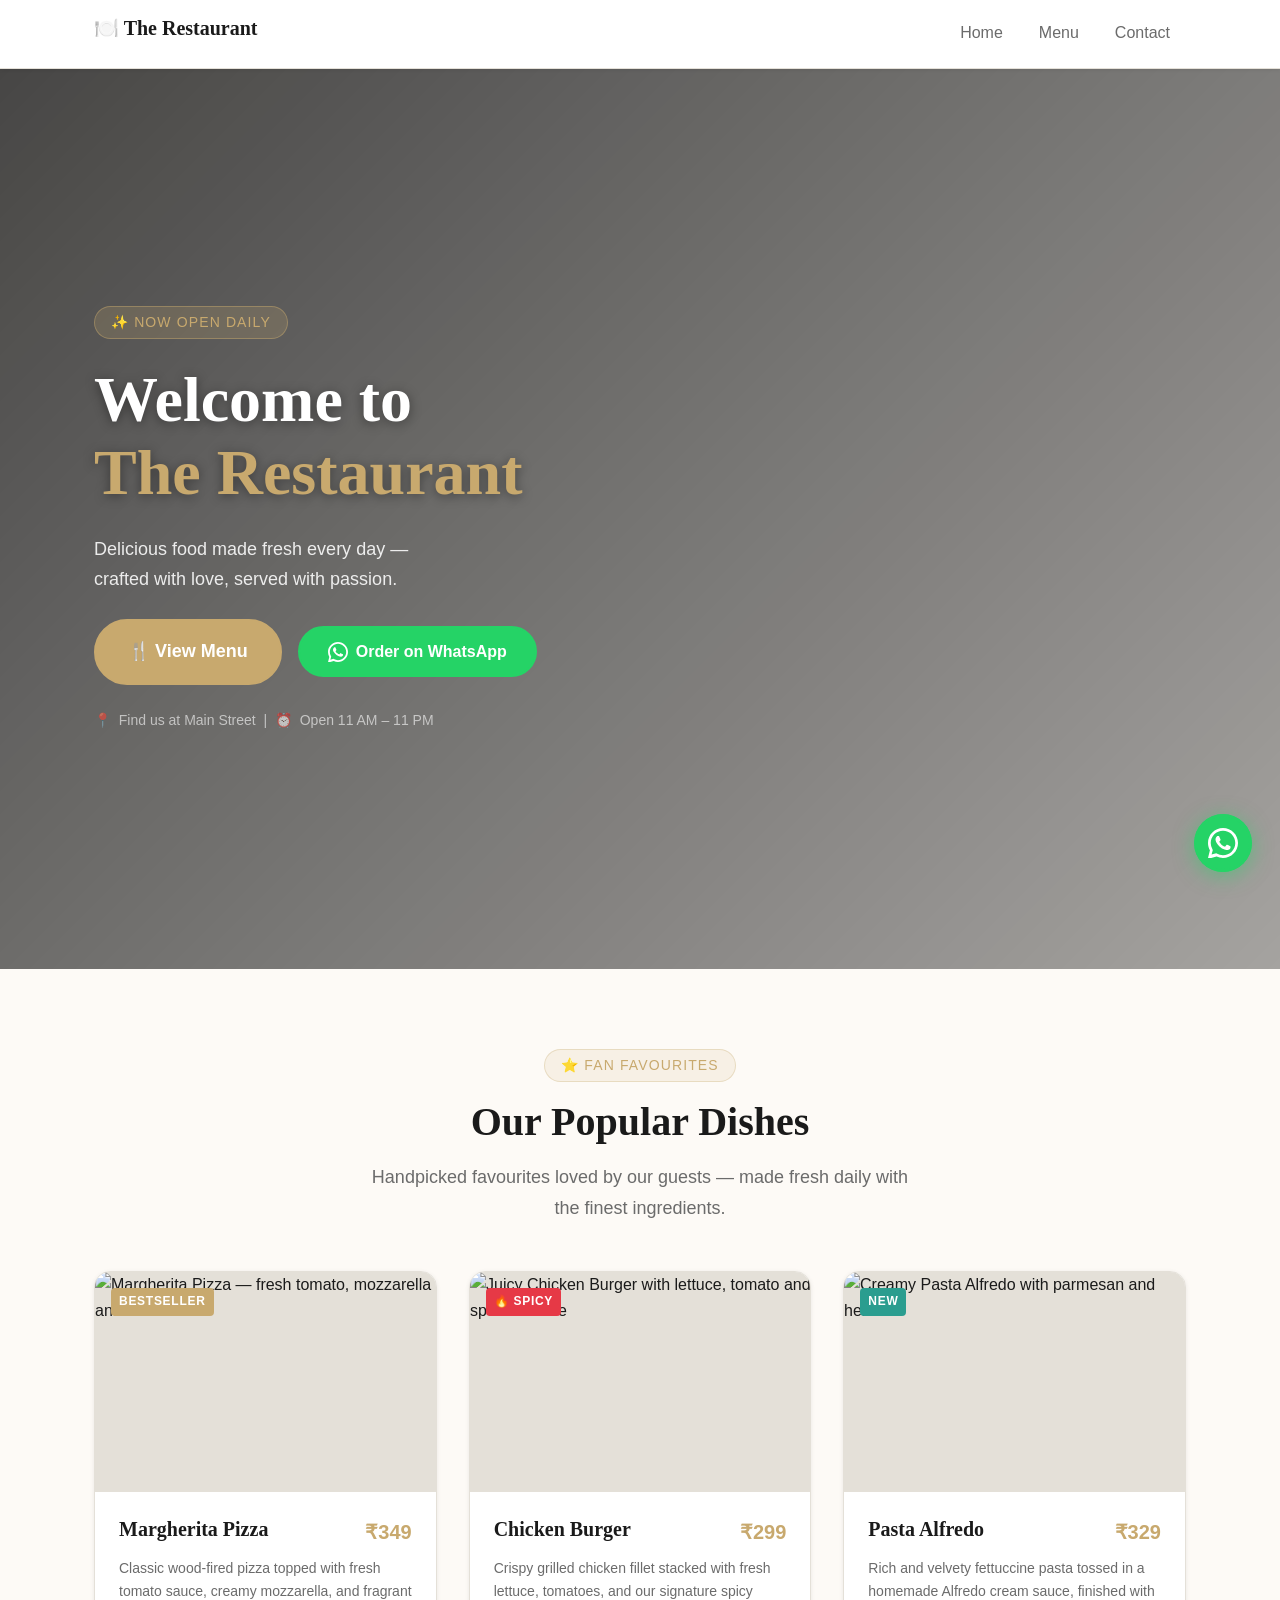
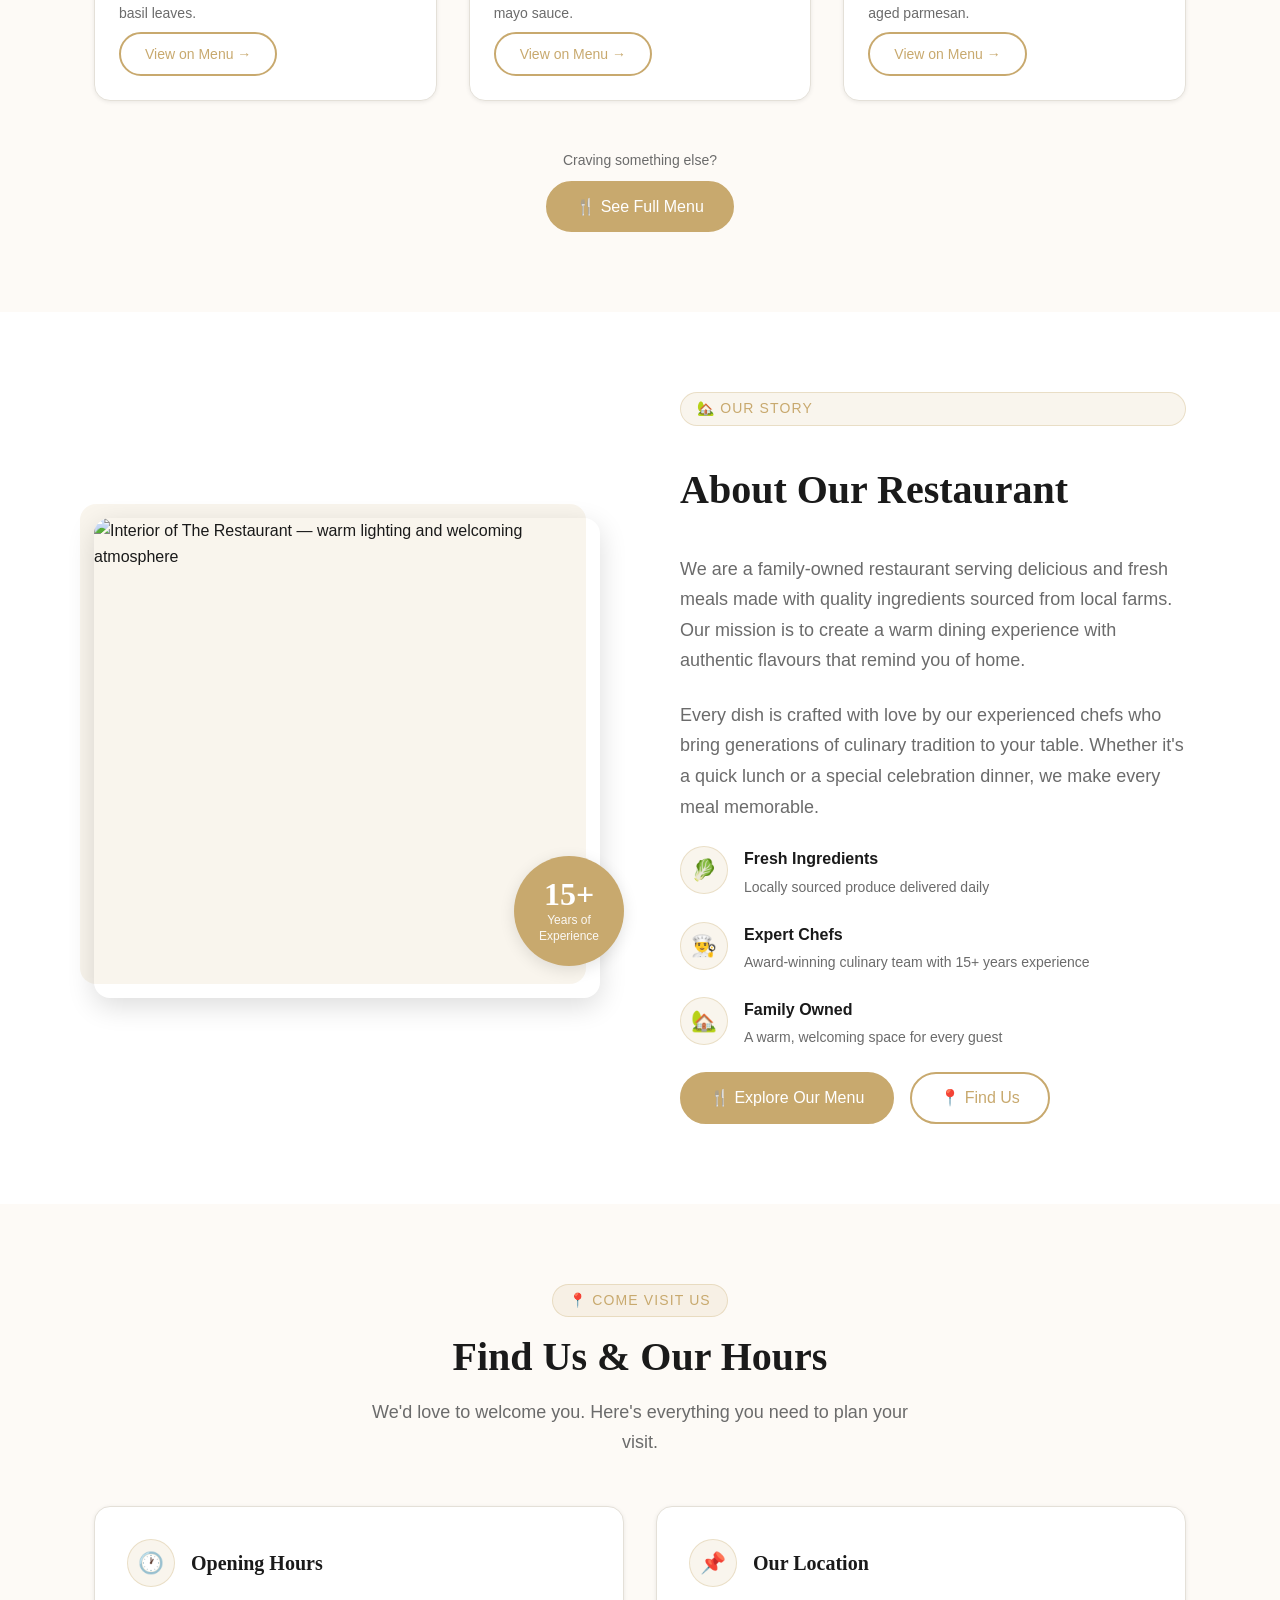
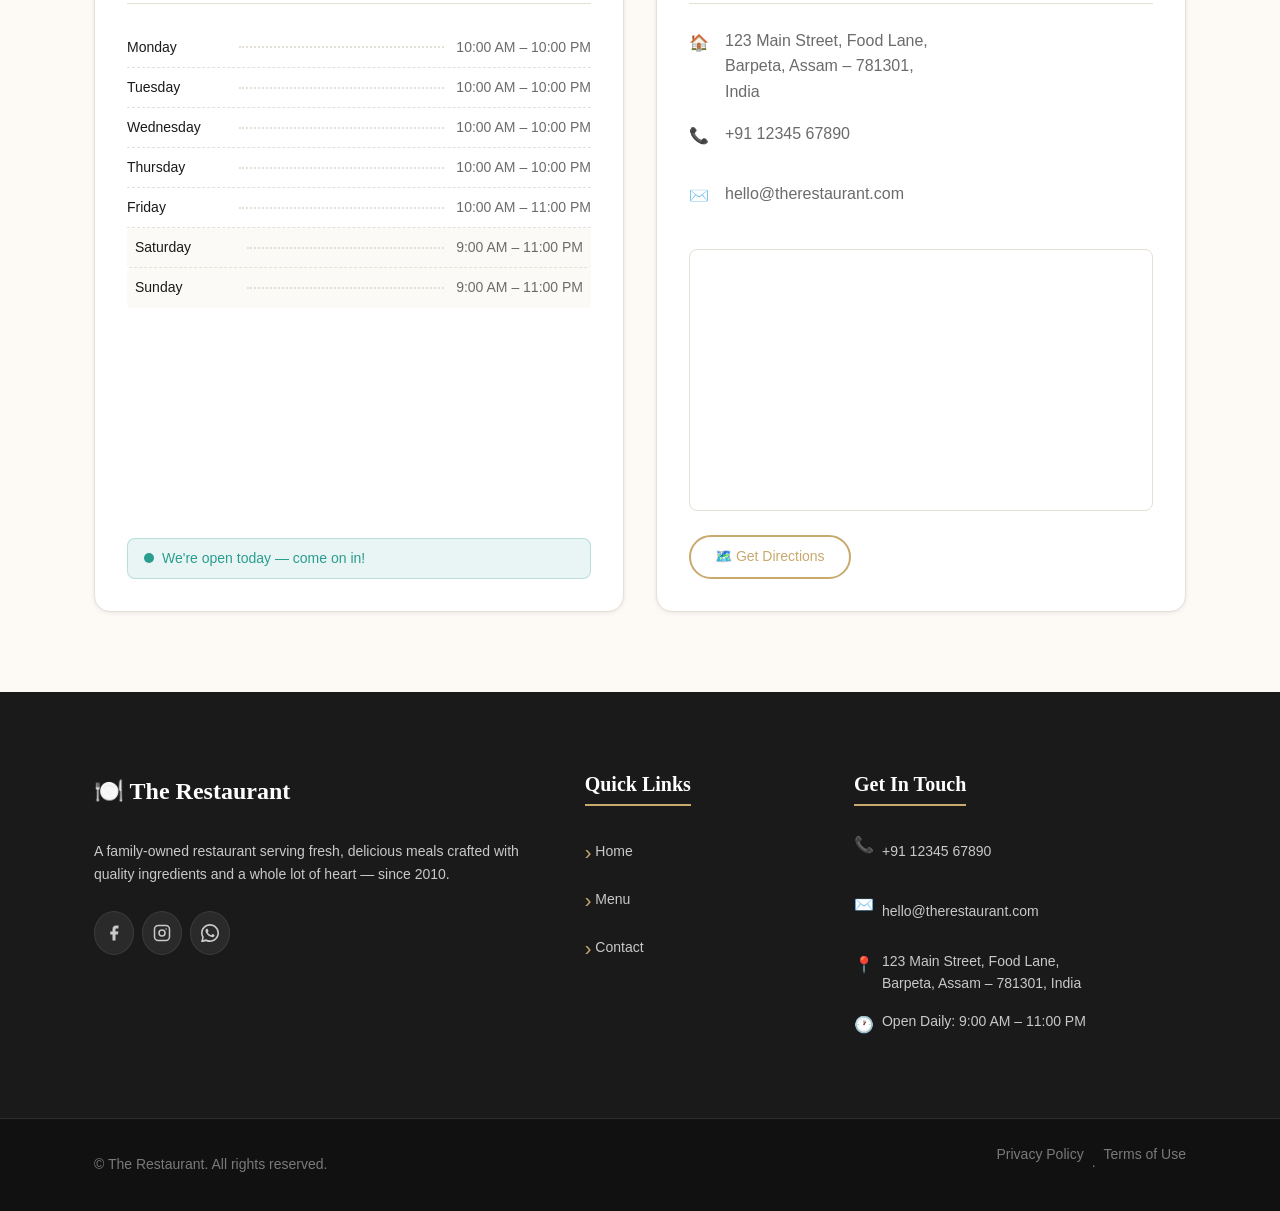
==== commit 1988ed0f: "Update index.html" ====
--- a/index.html
+++ b/index.html
@@ -6,7 +6,7 @@
     <meta name="viewport" content="width=device-width, initial-scale=1.0" />
     <meta name="description" content="Welcome to our restaurant - fresh food, great atmosphere." />
     <title>Home | The Restaurant</title>
-    <link rel="stylesheet" href="css/style.css" />
+    <link rel="stylesheet" href="style.css" />
   </head>
 
   <body>
@@ -745,4 +745,4 @@
 
   </body>
 
-</html>+</html>
--- a/style.css
+++ b/style.css
@@ -0,0 +1,3848 @@
+/* ============================================================
+   style.css — Restaurant Website
+   Complete Global Stylesheet
+   ============================================================
+   TABLE OF CONTENTS
+   ─────────────────────────────────────────────────────────
+   01. Design Tokens (CSS Variables)
+   02. Reset & Base
+   03. Typography
+   04. Container & Layout Utilities
+   05. Buttons
+   06. Navigation
+   07. Page Banner (inner pages)
+   08. Hero Section
+   09. Section Headers (shared)
+   10. Featured Dishes
+   11. About Section
+   12. Visit Us Section (Hours + Map)
+   13. Footer
+   14. Menu Page — Filter Buttons
+   15. Menu Page — Cards Grid
+   16. Contact Page
+   17. Utility Classes
+   18. Accessibility
+   19. Responsive Overrides
+   ============================================================ */
+
+
+/* ============================================================
+   01. DESIGN TOKENS
+       All colours, sizes and spacing defined once here.
+       Use var(--name) anywhere below — change once, updates everywhere.
+   ============================================================ */
+
+:root {
+
+  /* Colours */
+  --gold:          #c8a96e;
+  --gold-dark:     #a6854a;
+  --gold-light:    rgba(200, 169, 110, 0.12);
+  --gold-border:   rgba(200, 169, 110, 0.30);
+  --bg:            #fdfaf6;
+  --surface:       #ffffff;
+  --text:          #1a1a1a;
+  --muted:         #6b6b6b;
+  --border:        #e4e0d8;
+  --border-color:  1px solid #e4e0d8;
+  --green:         #2a9d8f;
+  --red:           #e63946;
+
+  /* Typography */
+  --font-heading:  Georgia, 'Times New Roman', serif;
+  --font-body:     'Segoe UI', 'Helvetica Neue', Arial, sans-serif;
+  --text-xs:       0.75rem;    /* 12px */
+  --text-sm:       0.875rem;   /* 14px */
+  --text-base:     1rem;       /* 16px */
+  --text-md:       1.125rem;   /* 18px */
+  --text-lg:       1.25rem;    /* 20px */
+  --text-xl:       1.5rem;     /* 24px */
+  --text-2xl:      2rem;       /* 32px */
+  --text-3xl:      2.5rem;     /* 40px */
+
+  /* Spacing */
+  --sp-xs:   0.25rem;   /*  4px */
+  --sp-sm:   0.5rem;    /*  8px */
+  --sp-md:   1rem;      /* 16px */
+  --sp-lg:   1.5rem;    /* 24px */
+  --sp-xl:   2rem;      /* 32px */
+  --sp-2xl:  3rem;      /* 48px */
+  --sp-3xl:  5rem;      /* 80px */
+
+  /* Borders & Radius */
+  --radius-sm:    4px;
+  --radius-md:    8px;
+  --radius-lg:    16px;
+  --radius-pill:  999px;
+
+  /* Shadows */
+  --shadow-sm:  0 1px 4px rgba(0, 0, 0, 0.08);
+  --shadow-md:  0 4px 16px rgba(0, 0, 0, 0.11);
+  --shadow-lg:  0 8px 28px rgba(0, 0, 0, 0.14);
+
+  /* Transitions */
+  --t-fast:    150ms ease;
+  --t-normal:  250ms ease;
+  --t-slow:    400ms ease;
+
+  /* Layout */
+  --max-width:         1140px;
+  --container-pad:     1.5rem;
+  --section-pad:       5rem;
+  --navbar-height:     68px;
+}
+
+
+/* ============================================================
+   02. RESET & BASE
+   ============================================================ */
+
+*, *::before, *::after {
+  box-sizing: border-box;
+  margin: 0;
+  padding: 0;
+}
+
+html {
+  scroll-behavior: smooth;
+  -webkit-text-size-adjust: none;
+  text-size-adjust: none;
+}
+
+body {
+  font-family: var(--font-body);
+  font-size: var(--text-base);
+  line-height: 1.65;
+  background-color: var(--bg);
+  color: var(--text);
+  -webkit-font-smoothing: antialiased;
+  -moz-osx-font-smoothing: grayscale;
+  min-height: 100vh;
+}
+
+img, picture, svg, video {
+  display: block;
+  max-width: 100%;
+  height: auto;
+}
+
+ul, ol { list-style: none; }
+
+input, button, textarea, select {
+  font: inherit;
+}
+
+address {
+  font-style: normal;
+}
+
+
+/* ============================================================
+   03. TYPOGRAPHY
+   ============================================================ */
+
+h1, h2, h3, h4, h5, h6 {
+  font-family: var(--font-heading);
+  font-weight: 700;
+  line-height: 1.2;
+  color: var(--text);
+  overflow-wrap: break-word;
+}
+
+h1 { font-size: clamp(2rem,   5vw, var(--text-3xl)); }
+h2 { font-size: clamp(1.5rem, 4vw, var(--text-2xl)); }
+h3 { font-size: var(--text-xl);  }
+h4 { font-size: var(--text-lg);  }
+h5 { font-size: var(--text-md);  }
+h6 { font-size: var(--text-base);}
+
+p {
+  color: var(--text);
+  line-height: 1.7;
+  overflow-wrap: break-word;
+  max-width: 70ch;
+}
+
+a {
+  color: var(--gold);
+  text-decoration: none;
+  transition: color var(--t-fast);
+}
+
+a:hover, a:focus-visible {
+  color: var(--gold-dark);
+  text-decoration: underline;
+}
+
+small {
+  font-size: var(--text-sm);
+  color: var(--muted);
+}
+
+
+/* ============================================================
+   04. CONTAINER & LAYOUT UTILITIES
+   ============================================================ */
+
+.container {
+  width: 100%;
+  max-width: var(--max-width);
+  margin-inline: auto;
+  padding-inline: var(--container-pad);
+}
+
+.container--narrow {
+  max-width: 720px;
+  margin-inline: auto;
+  padding-inline: var(--container-pad);
+}
+
+/* Full-section vertical spacing */
+.section {
+  padding-block: var(--section-pad);
+}
+
+.section--sm {
+  padding-block: var(--sp-2xl);
+}
+
+
+/* ============================================================
+   05. BUTTONS
+   ============================================================ */
+
+/* Base */
+.btn {
+  display: inline-flex;
+  align-items: center;
+  justify-content: center;
+  gap: var(--sp-sm);
+  padding: 0.65rem 1.75rem;
+  font-family: var(--font-body);
+  font-size: var(--text-base);
+  font-weight: 500;
+  border: 2px solid transparent;
+  border-radius: var(--radius-pill);
+  cursor: pointer;
+  text-decoration: none;
+  transition:
+    background-color var(--t-fast),
+    color            var(--t-fast),
+    border-color     var(--t-fast),
+    box-shadow       var(--t-fast),
+    transform        var(--t-fast);
+}
+
+.btn:focus-visible {
+  outline: 2px solid var(--gold);
+  outline-offset: 3px;
+}
+
+/* Primary — gold filled */
+.btn-primary {
+  background-color: var(--gold);
+  color: #ffffff;
+  border-color: var(--gold);
+}
+
+.btn-primary:hover, .btn-primary:focus-visible {
+  background-color: var(--gold-dark);
+  border-color: var(--gold-dark);
+  color: #ffffff;
+  text-decoration: none;
+  box-shadow: var(--shadow-md);
+  transform: translateY(-1px);
+}
+
+/* Outline — transparent with gold border */
+.btn-outline {
+  background-color: transparent;
+  color: var(--gold);
+  border-color: var(--gold);
+}
+
+.btn-outline:hover, .btn-outline:focus-visible {
+  background-color: var(--gold);
+  color: #ffffff;
+  text-decoration: none;
+  box-shadow: var(--shadow-md);
+  transform: translateY(-1px);
+}
+
+/* WhatsApp — green brand button */
+.btn-whatsapp {
+  background-color: #25D366;
+  color: #ffffff;
+  border-color: #25D366;
+  border: 2px solid #25D366;
+  border-radius: var(--radius-pill);
+  display: inline-flex;
+  align-items: center;
+  gap: var(--sp-sm);
+  padding: 0.65rem 1.75rem;
+  font-weight: 500;
+  text-decoration: none;
+  transition: background-color var(--t-fast), box-shadow var(--t-fast), transform var(--t-fast);
+}
+
+.btn-whatsapp:hover, .btn-whatsapp:focus-visible {
+  background-color: #1ebe5d;
+  border-color: #1ebe5d;
+  color: #ffffff;
+  text-decoration: none;
+  box-shadow: var(--shadow-md);
+  transform: translateY(-1px);
+}
+
+.btn-whatsapp svg {
+  width: 20px;
+  height: 20px;
+  flex-shrink: 0;
+}
+
+
+/* ============================================================
+   06. NAVIGATION
+   ============================================================ */
+
+.site-header {
+  position: sticky;
+  top: 0;
+  z-index: 1000;
+  background-color: var(--surface);
+  border-bottom: 1px solid var(--border);
+  box-shadow: var(--shadow-sm);
+}
+
+.navbar__inner {
+  display: flex;
+  align-items: center;
+  justify-content: space-between;
+  height: var(--navbar-height);
+}
+
+/* Logo */
+.navbar__logo {
+  font-family: var(--font-heading);
+  font-size: var(--text-lg);
+  font-weight: 700;
+  color: var(--text);
+  text-decoration: none;
+  white-space: nowrap;
+  transition: color var(--t-fast);
+}
+
+.navbar__logo:hover {
+  color: var(--gold);
+  text-decoration: none;
+}
+
+/* Desktop nav links */
+.navbar__menu {
+  display: flex;
+  align-items: center;
+  gap: 0.25rem;
+}
+
+.navbar__link {
+  position: relative;
+  display: inline-block;
+  padding: 0.5rem 1rem;
+  font-size: var(--text-base);
+  font-weight: 500;
+  color: var(--muted);
+  text-decoration: none;
+  border-radius: var(--radius-md);
+  transition: color var(--t-fast);
+}
+
+/* Animated underline */
+.navbar__link::after {
+  content: '';
+  position: absolute;
+  bottom: 4px;
+  left: 1rem;
+  right: 1rem;
+  height: 2px;
+  background-color: var(--gold);
+  border-radius: var(--radius-pill);
+  transform: scaleX(0);
+  transform-origin: left;
+  transition: transform var(--t-normal);
+}
+
+.navbar__link:hover,
+.navbar__link:focus-visible {
+  color: var(--text);
+  text-decoration: none;
+}
+
+.navbar__link:hover::after,
+.navbar__link:focus-visible::after,
+.navbar__link.active::after {
+  transform: scaleX(1);
+}
+
+.navbar__link.active {
+  color: var(--gold);
+  font-weight: 700;
+}
+
+/* Hamburger button */
+.navbar__toggle {
+  display: none;
+  flex-direction: column;
+  justify-content: space-between;
+  width: 26px;
+  height: 18px;
+  background: none;
+  border: none;
+  cursor: pointer;
+  padding: 0;
+}
+
+.bar {
+  display: block;
+  width: 100%;
+  height: 2px;
+  background-color: var(--text);
+  border-radius: var(--radius-pill);
+  transition: transform var(--t-normal), opacity var(--t-normal);
+}
+
+/* Hamburger → X transform */
+.navbar__toggle[aria-expanded="true"] .bar:nth-child(1) {
+  transform: translateY(8px) rotate(45deg);
+}
+.navbar__toggle[aria-expanded="true"] .bar:nth-child(2) {
+  opacity: 0;
+  transform: scaleX(0);
+}
+.navbar__toggle[aria-expanded="true"] .bar:nth-child(3) {
+  transform: translateY(-8px) rotate(-45deg);
+}
+
+
+/* ============================================================
+   07. PAGE BANNER (used on menu.html and contact.html)
+   ============================================================ */
+
+.page-banner {
+  position: relative;
+  background-color: #1a1a1a;
+  background-image:
+    url('https://images.unsplash.com/photo-1517248135467-4c7edcad34c4?auto=format&fit=crop&w=1400&q=60');
+  background-size: cover;
+  background-position: center;
+  padding-block: var(--sp-3xl);
+  text-align: center;
+}
+
+.page-banner::before {
+  content: '';
+  position: absolute;
+  inset: 0;
+  background: rgba(0, 0, 0, 0.68);
+  z-index: 1;
+}
+
+.page-banner .container {
+  position: relative;
+  z-index: 2;
+}
+
+.page-banner__title {
+  font-size: clamp(2rem, 5vw, 3rem);
+  color: #ffffff;
+  margin-bottom: 0.75rem;
+}
+
+.page-banner__subtitle {
+  font-size: var(--text-md);
+  color: rgba(255, 255, 255, 0.82);
+  max-width: 540px;
+  margin-inline: auto;
+}
+
+
+/* ============================================================
+   08. HERO SECTION (index.html)
+   ============================================================ */
+
+.hero {
+  position: relative;
+  min-height: 100vh;
+  min-height: 100svh;
+  display: flex;
+  align-items: center;
+  background-image: url('https://images.unsplash.com/photo-1504674900247-0877df9cc836?auto=format&fit=crop&w=1600&q=80');
+  background-size: cover;
+  background-position: center;
+  background-attachment: fixed;
+}
+
+.hero::before {
+  content: '';
+  position: absolute;
+  inset: 0;
+  background: linear-gradient(
+    135deg,
+    rgba(0, 0, 0, 0.72) 0%,
+    rgba(0, 0, 0, 0.35) 100%
+  );
+  z-index: 1;
+}
+
+.hero__container {
+  position: relative;
+  z-index: 2;
+  padding-block: var(--sp-3xl);
+}
+
+.hero__content {
+  max-width: 640px;
+  display: flex;
+  flex-direction: column;
+  gap: var(--sp-lg);
+}
+
+.hero__badge {
+  display: inline-block;
+  width: fit-content;
+  padding: var(--sp-xs) var(--sp-md);
+  background-color: rgba(200, 169, 110, 0.2);
+  color: var(--gold);
+  border: 1px solid rgba(200, 169, 110, 0.45);
+  border-radius: var(--radius-pill);
+  font-size: var(--text-sm);
+  font-weight: 500;
+  letter-spacing: 0.08em;
+  text-transform: uppercase;
+}
+
+.hero__heading {
+  font-size: clamp(2.2rem, 6vw, 4rem);
+  color: #ffffff;
+  line-height: 1.15;
+  text-shadow: 0 2px 12px rgba(0, 0, 0, 0.4);
+}
+
+.hero__heading-accent {
+  color: var(--gold);
+  display: block;
+}
+
+.hero__tagline {
+  font-size: clamp(var(--text-base), 2vw, var(--text-md));
+  color: rgba(255, 255, 255, 0.88);
+  max-width: 100%;
+  margin: 0;
+}
+
+.hero__actions {
+  display: flex;
+  flex-wrap: wrap;
+  gap: var(--sp-md);
+  align-items: center;
+}
+
+.hero__btn {
+  padding: var(--sp-md) var(--sp-xl);
+  font-size: var(--text-md);
+  font-weight: 700;
+}
+
+.hero__trust {
+  font-size: var(--text-sm);
+  color: rgba(255, 255, 255, 0.60);
+  max-width: 100%;
+  margin: 0;
+}
+
+.hero__whatsapp-icon {
+  width: 22px;
+  height: 22px;
+  flex-shrink: 0;
+}
+
+
+/* ============================================================
+   09. SECTION HEADERS (shared across all sections)
+   ============================================================ */
+
+.section-header {
+  margin-bottom: var(--sp-2xl);
+}
+
+.section-badge {
+  display: inline-block;
+  padding: var(--sp-xs) var(--sp-md);
+  background-color: var(--gold-light);
+  color: var(--gold);
+  border: 1px solid var(--gold-border);
+  border-radius: var(--radius-pill);
+  font-size: var(--text-sm);
+  font-weight: 500;
+  letter-spacing: 0.08em;
+  text-transform: uppercase;
+  margin-bottom: var(--sp-md);
+}
+
+.section-title {
+  font-size: clamp(var(--text-2xl), 4vw, var(--text-3xl));
+  color: var(--text);
+  margin-bottom: var(--sp-md);
+}
+
+.section-subtitle {
+  font-size: var(--text-md);
+  color: var(--muted);
+  max-width: 560px;
+  margin-inline: auto;
+  line-height: 1.7;
+}
+
+
+/* ============================================================
+   10. FEATURED DISHES (index.html)
+   ============================================================ */
+
+.featured-dishes {
+  background-color: var(--bg);
+}
+
+/* Three-column auto-fit grid */
+.dishes-grid {
+  display: grid;
+  grid-template-columns: repeat(auto-fit, minmax(280px, 1fr));
+  gap: var(--sp-xl);
+  margin-bottom: var(--sp-2xl);
+}
+
+/* Dish card */
+.dish-card {
+  background-color: var(--surface);
+  border: 1px solid var(--border);
+  border-radius: var(--radius-lg);
+  overflow: hidden;
+  box-shadow: var(--shadow-sm);
+  display: flex;
+  flex-direction: column;
+  transition: transform var(--t-normal), box-shadow var(--t-normal);
+}
+
+.dish-card:hover {
+  transform: translateY(-6px);
+  box-shadow: var(--shadow-lg);
+}
+
+.dish-card__image-wrapper {
+  position: relative;
+  height: 220px;
+  overflow: hidden;
+  background-color: var(--border);
+}
+
+.dish-card__image {
+  width: 100%;
+  height: 100%;
+  object-fit: cover;
+  object-position: center;
+  transition: transform var(--t-slow);
+}
+
+.dish-card:hover .dish-card__image {
+  transform: scale(1.06);
+}
+
+.dish-card__tag {
+  position: absolute;
+  top: var(--sp-md);
+  left: var(--sp-md);
+  padding: var(--sp-xs) var(--sp-sm);
+  background-color: var(--gold);
+  color: #ffffff;
+  font-size: var(--text-xs);
+  font-weight: 700;
+  letter-spacing: 0.06em;
+  text-transform: uppercase;
+  border-radius: var(--radius-sm);
+}
+
+.dish-card__tag--hot  { background-color: var(--red); }
+.dish-card__tag--new  { background-color: var(--green); }
+
+.dish-card__body {
+  padding: var(--sp-lg);
+  display: flex;
+  flex-direction: column;
+  gap: var(--sp-sm);
+  flex: 1;
+}
+
+.dish-card__top {
+  display: flex;
+  align-items: flex-start;
+  justify-content: space-between;
+  gap: var(--sp-sm);
+}
+
+.dish-card__name {
+  font-size: var(--text-lg);
+  font-weight: 700;
+  color: var(--text);
+  line-height: 1.3;
+  margin: 0;
+}
+
+.dish-card__price {
+  font-size: var(--text-lg);
+  font-weight: 700;
+  color: var(--gold);
+  white-space: nowrap;
+  flex-shrink: 0;
+}
+
+.dish-card__desc,
+.card-desc,
+.dish-card__desc {
+  font-size: var(--text-sm);
+  color: var(--muted);
+  line-height: 1.6;
+  margin: 0;
+  max-width: 100%;
+
+  /* Modern standard — Chrome 114+, Firefox 126+ */
+  overflow: hidden;
+  line-clamp: 3;
+
+  /* Legacy webkit fallback — Safari, older Chrome */
+  display: -webkit-box;
+  -webkit-line-clamp: 3;
+  /* autoprefixer: ignore next */
+  -webkit-box-orient: vertical;
+}
+
+.dish-card__btn {
+  margin-top: auto;
+  align-self: flex-start;
+  font-size: var(--text-sm);
+  padding: var(--sp-sm) var(--sp-lg);
+}
+
+.featured-dishes__cta {
+  display: flex;
+  flex-direction: column;
+  align-items: center;
+  gap: var(--sp-sm);
+  text-align: center;
+}
+
+.featured-dishes__cta .text-muted {
+  color: var(--muted);
+  font-size: var(--text-sm);
+  max-width: 100%;
+}
+
+
+/* ============================================================
+   11. ABOUT SECTION (index.html)
+   ============================================================ */
+
+.about {
+  background-color: var(--surface);
+}
+
+.about__inner {
+  display: flex;
+  align-items: center;
+  gap: var(--sp-3xl);
+  flex-wrap: wrap;
+}
+
+/* Left: image column */
+.about__image-col {
+  flex: 1 1 420px;
+  min-width: 280px;
+}
+
+.about__image-wrapper {
+  position: relative;
+  display: inline-block;
+  width: 100%;
+}
+
+.about__image-wrapper::before {
+  content: '';
+  position: absolute;
+  inset: -14px 14px 14px -14px;
+  background-color: var(--gold-light);
+  border-radius: var(--radius-lg);
+  z-index: 0;
+}
+
+.about__image {
+  position: relative;
+  z-index: 1;
+  width: 100%;
+  height: 480px;
+  object-fit: cover;
+  border-radius: var(--radius-lg);
+  box-shadow: var(--shadow-lg);
+}
+
+.about__stat-badge {
+  position: absolute;
+  bottom: var(--sp-xl);
+  right: calc(-1 * var(--sp-lg));
+  z-index: 2;
+  width: 110px;
+  height: 110px;
+  background-color: var(--gold);
+  color: #ffffff;
+  border-radius: 50%;
+  box-shadow: var(--shadow-md);
+  display: flex;
+  flex-direction: column;
+  align-items: center;
+  justify-content: center;
+  text-align: center;
+  padding: var(--sp-sm);
+}
+
+.about__stat-number {
+  font-family: var(--font-heading);
+  font-size: var(--text-2xl);
+  font-weight: 700;
+  line-height: 1;
+}
+
+.about__stat-label {
+  font-size: var(--text-xs);
+  font-weight: 500;
+  line-height: 1.3;
+  margin-top: 3px;
+  opacity: 0.92;
+}
+
+/* Right: text column */
+.about__text-col {
+  flex: 1 1 420px;
+  min-width: 280px;
+  display: flex;
+  flex-direction: column;
+  gap: var(--sp-lg);
+}
+
+.about__desc {
+  font-size: var(--text-md);
+  color: var(--muted);
+  line-height: 1.7;
+  max-width: 100%;
+  margin: 0;
+}
+
+/* Highlights list */
+.about__highlights {
+  display: flex;
+  flex-direction: column;
+  gap: var(--sp-lg);
+}
+
+.about__highlight-item {
+  display: flex;
+  align-items: flex-start;
+  gap: var(--sp-md);
+}
+
+.about__highlight-icon {
+  flex-shrink: 0;
+  width: 48px;
+  height: 48px;
+  display: flex;
+  align-items: center;
+  justify-content: center;
+  background-color: var(--gold-light);
+  border: 1px solid var(--gold-border);
+  border-radius: 50%;
+  font-size: 1.3rem;
+}
+
+.about__highlight-item strong {
+  display: block;
+  font-size: var(--text-base);
+  font-weight: 700;
+  color: var(--text);
+  margin-bottom: var(--sp-xs);
+}
+
+.about__highlight-item p {
+  font-size: var(--text-sm);
+  color: var(--muted);
+  margin: 0;
+  max-width: 100%;
+  line-height: 1.5;
+}
+
+.about__actions {
+  display: flex;
+  flex-wrap: wrap;
+  gap: var(--sp-md);
+  align-items: center;
+}
+
+
+/* ============================================================
+   12. VISIT US SECTION — Hours + Map (index.html)
+   ============================================================ */
+
+.visit-us {
+  background-color: var(--bg);
+}
+
+.visit-us__inner {
+  display: flex;
+  align-items: stretch;
+  gap: var(--sp-xl);
+  flex-wrap: wrap;
+}
+
+.visit-us__col {
+  flex: 1 1 340px;
+  min-width: 280px;
+  display: flex;
+  flex-direction: column;
+}
+
+/* Shared info card used in both columns */
+.info-card {
+  background-color: var(--surface);
+  border: 1px solid var(--border);
+  border-radius: var(--radius-lg);
+  padding: var(--sp-xl);
+  box-shadow: var(--shadow-sm);
+  display: flex;
+  flex-direction: column;
+  gap: var(--sp-lg);
+  height: 100%;
+}
+
+.info-card__header {
+  display: flex;
+  align-items: center;
+  gap: var(--sp-md);
+  padding-bottom: var(--sp-md);
+  border-bottom: 1px solid var(--border);
+}
+
+.info-card__icon {
+  flex-shrink: 0;
+  width: 48px;
+  height: 48px;
+  display: flex;
+  align-items: center;
+  justify-content: center;
+  background-color: var(--gold-light);
+  border: 1px solid var(--gold-border);
+  border-radius: 50%;
+  font-size: 1.3rem;
+}
+
+.info-card__title {
+  font-size: var(--text-lg);
+  font-weight: 700;
+  color: var(--text);
+  margin: 0;
+}
+
+/* Hours list */
+.hours-list {
+  display: flex;
+  flex-direction: column;
+}
+
+.hours-list__item {
+  display: flex;
+  align-items: center;
+  padding: var(--sp-sm) 0;
+  border-bottom: 1px dashed var(--border);
+  gap: var(--sp-xs);
+}
+
+.hours-list__item:last-child { border-bottom: none; }
+
+.hours-list__item--highlight {
+  background-color: rgba(200, 169, 110, 0.06);
+  border-radius: var(--radius-sm);
+  padding-inline: var(--sp-sm);
+}
+
+.hours-list__day {
+  font-size: var(--text-sm);
+  font-weight: 500;
+  color: var(--text);
+  min-width: 100px;
+}
+
+.hours-list__dots {
+  flex: 1;
+  height: 1px;
+  border-bottom: 2px dotted var(--border);
+  margin-inline: var(--sp-sm);
+}
+
+.hours-list__time {
+  font-size: var(--text-sm);
+  color: var(--muted);
+  white-space: nowrap;
+}
+
+/* Open status pulse badge */
+.hours-status {
+  display: flex;
+  align-items: center;
+  gap: var(--sp-sm);
+  padding: var(--sp-sm) var(--sp-md);
+  background-color: rgba(42, 157, 143, 0.10);
+  border: 1px solid rgba(42, 157, 143, 0.25);
+  border-radius: var(--radius-md);
+  margin-top: auto;
+}
+
+.hours-status__dot {
+  width: 10px;
+  height: 10px;
+  background-color: var(--green);
+  border-radius: 50%;
+  flex-shrink: 0;
+  animation: pulse-dot 2s ease-in-out infinite;
+}
+
+@keyframes pulse-dot {
+  0%, 100% { opacity: 1;   transform: scale(1);    }
+  50%       { opacity: 0.5; transform: scale(1.3); }
+}
+
+.hours-status__text {
+  font-size: var(--text-sm);
+  font-weight: 500;
+  color: var(--green);
+}
+
+/* Address */
+.address-list {
+  display: flex;
+  flex-direction: column;
+  gap: var(--sp-md);
+}
+
+.address-list__item {
+  display: flex;
+  align-items: flex-start;
+  gap: var(--sp-md);
+  font-size: var(--text-base);
+  color: var(--muted);
+  line-height: 1.6;
+}
+
+.address-list__icon {
+  flex-shrink: 0;
+  font-size: 1rem;
+  margin-top: 2px;
+}
+
+.address-list__link {
+  color: var(--muted);
+  transition: color var(--t-fast);
+}
+
+.address-list__link:hover {
+  color: var(--gold);
+  text-decoration: underline;
+}
+
+/* Map embed */
+.map-wrapper {
+  border-radius: var(--radius-md);
+  overflow: hidden;
+  border: 1px solid var(--border);
+}
+
+.map-iframe {
+  display: block;
+  width: 100%;
+  height: 260px;
+  border: 0;
+}
+
+.map-directions-btn {
+  align-self: flex-start;
+  font-size: var(--text-sm);
+  padding: var(--sp-sm) var(--sp-lg);
+}
+
+
+/* ============================================================
+   13. FOOTER
+   ============================================================ */
+
+.site-footer {
+  --footer-bg:      #1a1a1a;
+  --footer-bottom:  #111111;
+  --footer-text:    #c9c9c9;
+  --footer-white:   #ffffff;
+  --footer-dim:     #7a7a7a;
+  --footer-border:  rgba(255, 255, 255, 0.08);
+
+  background-color: var(--footer-bg);
+  color: var(--footer-text);
+}
+
+.footer__top {
+  padding-block: var(--sp-3xl);
+  border-bottom: 1px solid var(--footer-border);
+}
+
+.footer__grid {
+  display: grid;
+  grid-template-columns: 2fr 1fr 1.5fr;
+  gap: var(--sp-3xl) var(--sp-2xl);
+  align-items: start;
+}
+
+.footer__col {
+  display: flex;
+  flex-direction: column;
+  gap: var(--sp-lg);
+}
+
+.footer__col-title {
+  font-size: var(--text-lg);
+  font-weight: 700;
+  color: var(--footer-white);
+  padding-bottom: var(--sp-sm);
+  border-bottom: 2px solid var(--gold);
+  display: inline-block;
+  width: fit-content;
+  margin: 0;
+}
+
+.footer__logo {
+  font-family: var(--font-heading);
+  font-size: var(--text-xl);
+  font-weight: 700;
+  color: var(--footer-white);
+  text-decoration: none;
+  width: fit-content;
+  transition: color var(--t-fast);
+}
+
+.footer__logo:hover { color: var(--gold); text-decoration: none; }
+
+.footer__brand-desc {
+  font-size: var(--text-sm);
+  color: var(--footer-text);
+  line-height: 1.7;
+  max-width: 100%;
+  margin: 0;
+}
+
+/* Social icons */
+.footer__social {
+  display: flex;
+  gap: var(--sp-sm);
+  flex-wrap: wrap;
+}
+
+.footer__social-link {
+  display: flex;
+  align-items: center;
+  justify-content: center;
+  width: 40px;
+  height: 40px;
+  background-color: rgba(255, 255, 255, 0.07);
+  border: 1px solid var(--footer-border);
+  border-radius: 50%;
+  color: var(--footer-text);
+  text-decoration: none;
+  transition:
+    background-color var(--t-fast),
+    color            var(--t-fast),
+    transform        var(--t-fast);
+}
+
+.footer__social-link:hover {
+  background-color: var(--gold);
+  color: #ffffff;
+  transform: translateY(-3px);
+  text-decoration: none;
+}
+
+.footer__social-icon {
+  width: 18px;
+  height: 18px;
+}
+
+/* Quick links */
+.footer__links-list {
+  display: flex;
+  flex-direction: column;
+  gap: var(--sp-xs);
+}
+
+.footer__link {
+  display: inline-flex;
+  align-items: center;
+  gap: var(--sp-xs);
+  font-size: var(--text-sm);
+  color: var(--footer-text);
+  text-decoration: none;
+  padding-block: var(--sp-xs);
+  transition: color var(--t-fast), gap var(--t-fast);
+}
+
+.footer__link:hover {
+  color: var(--gold);
+  gap: var(--sp-sm);
+  text-decoration: none;
+}
+
+.footer__link-arrow {
+  color: var(--gold);
+  font-size: var(--text-lg);
+  line-height: 1;
+  transition: transform var(--t-fast);
+}
+
+.footer__link:hover .footer__link-arrow {
+  transform: translateX(3px);
+}
+
+/* Contact details */
+.footer__contact-list {
+  display: flex;
+  flex-direction: column;
+  gap: var(--sp-md);
+}
+
+.footer__contact-item {
+  display: flex;
+  align-items: flex-start;
+  gap: var(--sp-sm);
+  font-size: var(--text-sm);
+  color: var(--footer-text);
+  line-height: 1.6;
+}
+
+.footer__contact-icon {
+  flex-shrink: 0;
+  font-size: 1rem;
+  margin-top: 2px;
+}
+
+/* Footer bottom bar */
+.footer__bottom {
+  background-color: var(--footer-bottom);
+  padding-block: var(--sp-lg);
+}
+
+.footer__bottom-inner {
+  display: flex;
+  align-items: center;
+  justify-content: space-between;
+  flex-wrap: wrap;
+  gap: var(--sp-md);
+}
+
+.footer__copyright {
+  font-size: var(--text-sm);
+  color: var(--footer-dim);
+  max-width: 100%;
+  margin: 0;
+}
+
+.footer__bottom-links {
+  display: flex;
+  align-items: center;
+  gap: var(--sp-sm);
+}
+
+.footer__bottom-link {
+  font-size: var(--text-sm);
+  color: var(--footer-dim);
+  text-decoration: none;
+  transition: color var(--t-fast);
+}
+
+.footer__bottom-link:hover { color: var(--gold); }
+
+.footer__bottom-sep {
+  color: var(--footer-dim);
+  font-size: var(--text-sm);
+}
+
+
+/* ============================================================
+   14. MENU PAGE — FILTER BUTTONS
+   ============================================================ */
+
+.filter-bar {
+  display: flex;
+  flex-wrap: wrap;
+  justify-content: center;
+  gap: 10px;
+  margin-bottom: 12px;
+}
+
+/* Base button */
+.filter-btn {
+  display: inline-flex;
+  align-items: center;
+  gap: 6px;
+  padding: 10px 26px;
+  background-color: var(--surface);
+  color: var(--muted);
+  border: 2px solid var(--border);
+  border-radius: var(--radius-pill);
+  font-family: var(--font-body);
+  font-size: var(--text-sm);
+  font-weight: 500;
+  cursor: pointer;
+  white-space: nowrap;
+  user-select: none;
+  transition:
+    background-color var(--t-fast),
+    color            var(--t-fast),
+    border-color     var(--t-fast),
+    transform        var(--t-fast),
+    box-shadow       var(--t-fast);
+}
+
+/* Hover */
+.filter-btn:hover {
+  border-color: var(--gold);
+  color: var(--gold);
+  transform: translateY(-2px);
+}
+
+/* Active — filled gold */
+.filter-btn.active {
+  background-color: var(--gold);
+  border-color: var(--gold);
+  color: #ffffff;
+  transform: translateY(-2px);
+  box-shadow: 0 4px 14px rgba(200, 169, 110, 0.40);
+  pointer-events: none;
+}
+
+.filter-btn:focus-visible {
+  outline: 2px solid var(--gold);
+  outline-offset: 3px;
+}
+
+/* Item count label */
+.filter-count {
+  text-align: center;
+  font-size: var(--text-sm);
+  color: var(--muted);
+  margin-bottom: var(--sp-2xl);
+  max-width: 100%;
+}
+
+.filter-count strong {
+  color: var(--gold);
+}
+
+
+/* ============================================================
+   15. MENU PAGE — CARDS GRID
+   ============================================================ */
+
+.menu-section {
+  background-color: var(--bg);
+}
+
+.menu-grid {
+  display: grid;
+  grid-template-columns: repeat(auto-fill, minmax(260px, 1fr));
+  gap: var(--sp-xl);
+}
+
+/* Card */
+.menu-card {
+  background-color: var(--surface);
+  border: 1px solid var(--border);
+  border-radius: var(--radius-lg);
+  overflow: hidden;
+  display: flex;
+  flex-direction: column;
+  box-shadow: var(--shadow-sm);
+  transition: transform var(--t-normal), box-shadow var(--t-normal);
+}
+
+.menu-card:hover {
+  transform: translateY(-5px);
+  box-shadow: var(--shadow-lg);
+}
+
+/* Image wrapper */
+.card-img-wrap {
+  position: relative;
+  height: 200px;
+  overflow: hidden;
+  background-color: var(--border);
+}
+
+.card-img-wrap img {
+  width: 100%;
+  height: 100%;
+  object-fit: cover;
+  object-position: center;
+  transition: transform var(--t-slow);
+}
+
+.menu-card:hover .card-img-wrap img {
+  transform: scale(1.07);
+}
+
+/* Image category label */
+.card-category-tag {
+  position: absolute;
+  top: 10px;
+  right: 10px;
+  padding: 3px 9px;
+  background-color: rgba(0, 0, 0, 0.58);
+  color: #ffffff;
+  font-size: var(--text-xs);
+  font-weight: 500;
+  letter-spacing: 0.04em;
+  border-radius: var(--radius-sm);
+}
+
+/* Card body */
+.card-body {
+  padding: var(--sp-lg);
+  display: flex;
+  flex-direction: column;
+  gap: var(--sp-sm);
+  flex: 1;
+}
+
+.card-title-row {
+  display: flex;
+  align-items: flex-start;
+  justify-content: space-between;
+  gap: var(--sp-sm);
+}
+
+.card-title-row h3 {
+  font-size: var(--text-lg);
+  font-weight: 700;
+  color: var(--text);
+  line-height: 1.3;
+  margin: 0;
+}
+
+.card-price {
+  font-size: var(--text-lg);
+  font-weight: 700;
+  color: var(--gold);
+  white-space: nowrap;
+  flex-shrink: 0;
+}
+
+.card-desc {
+  font-size: var(--text-sm);
+  color: var(--muted);
+  line-height: 1.55;
+  margin: 0;
+  max-width: 100%;
+  overflow: hidden;
+
+  /* ✅ Modern standard — no linter warning */
+  line-clamp: 2;
+
+  /* ✅ Legacy fallback — Safari + older browsers */
+  display: -webkit-box;
+  -webkit-line-clamp: 2;
+  /* autoprefixer: ignore next */
+  -webkit-box-orient: vertical;
+}
+
+.dish-card__desc {
+  font-size: var(--text-sm);
+  color: var(--muted);
+  line-height: 1.6;
+  margin: 0;
+  max-width: 100%;
+  overflow: hidden;
+
+  line-clamp: 3;
+
+  display: -webkit-box;
+  -webkit-line-clamp: 3;
+  /* autoprefixer: ignore next */
+  -webkit-box-orient: vertical;
+}
+
+/* Veg / Non-Veg badge */
+.veg-badge {
+  display: inline-block;
+  width: fit-content;
+  padding: 2px 10px;
+  border-radius: var(--radius-pill);
+  font-size: var(--text-xs);
+  font-weight: 500;
+  margin-top: auto;
+}
+
+.veg-badge.veg {
+  background-color: rgba(42, 157, 143, 0.10);
+  color: var(--green);
+  border: 1px solid rgba(42, 157, 143, 0.28);
+}
+
+.veg-badge.nonveg {
+  background-color: rgba(230, 57, 70, 0.08);
+  color: var(--red);
+  border: 1px solid rgba(230, 57, 70, 0.22);
+}
+
+/* Empty state when no cards match filter */
+.empty-state {
+  display: none;
+  flex-direction: column;
+  align-items: center;
+  text-align: center;
+  padding: 60px 20px;
+  color: var(--muted);
+}
+
+.empty-state span {
+  font-size: 3rem;
+  margin-bottom: var(--sp-md);
+  display: block;
+}
+
+.empty-state p {
+  font-size: var(--text-md);
+  max-width: 100%;
+}
+
+
+/* ============================================================
+   16. CONTACT PAGE
+   ============================================================ */
+
+.contact-section {
+  background-color: var(--bg);
+}
+
+/* Two-column layout: form left, info right */
+.contact__inner {
+  display: flex;
+  align-items: flex-start;
+  gap: var(--sp-2xl);
+  flex-wrap: wrap;
+}
+
+.contact__form-col {
+  flex: 1 1 420px;
+  min-width: 280px;
+}
+
+.contact__info-col {
+  flex: 1 1 300px;
+  min-width: 260px;
+  display: flex;
+  flex-direction: column;
+  gap: var(--sp-xl);
+}
+
+/* Contact info card */
+.contact-info-card {
+  background-color: var(--surface);
+  border: 1px solid var(--border);
+  border-radius: var(--radius-lg);
+  padding: var(--sp-xl);
+  box-shadow: var(--shadow-sm);
+  display: flex;
+  flex-direction: column;
+  gap: var(--sp-lg);
+}
+
+.contact-info-item {
+  display: flex;
+  align-items: flex-start;
+  gap: var(--sp-md);
+}
+
+.contact-info-icon {
+  flex-shrink: 0;
+  width: 44px;
+  height: 44px;
+  display: flex;
+  align-items: center;
+  justify-content: center;
+  background-color: var(--gold-light);
+  border: 1px solid var(--gold-border);
+  border-radius: 50%;
+  font-size: 1.2rem;
+}
+
+.contact-info-item h4 {
+  font-size: var(--text-base);
+  font-weight: 700;
+  color: var(--text);
+  margin-bottom: 2px;
+}
+
+.contact-info-item p,
+.contact-info-item a {
+  font-size: var(--text-sm);
+  color: var(--muted);
+  max-width: 100%;
+  margin: 0;
+}
+
+.contact-info-item a:hover {
+  color: var(--gold);
+  text-decoration: underline;
+}
+
+/* Contact form card */
+.contact-form-card {
+  background-color: var(--surface);
+  border: 1px solid var(--border);
+  border-radius: var(--radius-lg);
+  padding: var(--sp-xl);
+  box-shadow: var(--shadow-sm);
+}
+
+.contact-form-card h2 {
+  margin-bottom: var(--sp-lg);
+}
+
+/* Form layout */
+.contact-form {
+  display: flex;
+  flex-direction: column;
+  gap: var(--sp-lg);
+}
+
+/* Two-column row inside the form (name + email) */
+.form-row {
+  display: grid;
+  grid-template-columns: 1fr 1fr;
+  gap: var(--sp-md);
+}
+
+/* Individual field group */
+.form-group {
+  display: flex;
+  flex-direction: column;
+  gap: var(--sp-xs);
+}
+
+.form-group label {
+  font-size: var(--text-sm);
+  font-weight: 600;
+  color: var(--text);
+}
+
+/* Required asterisk */
+.form-group label span {
+  color: var(--red);
+  margin-left: 2px;
+}
+
+/* Input, select, textarea base styles [web:174] */
+.form-control {
+  width: 100%;
+  padding: 0.75rem 1rem;
+  background-color: var(--bg);
+  color: var(--text);
+  border: 1.5px solid var(--border);
+  border-radius: var(--radius-md);
+  font-family: var(--font-body);
+  font-size: var(--text-base);
+  line-height: 1.5;
+  transition:
+    border-color var(--t-fast),
+    box-shadow   var(--t-fast),
+    background-color var(--t-fast);
+  outline: none;
+  appearance: none;
+  -webkit-appearance: none;
+}
+
+.form-control::placeholder {
+  color: #aaaaaa;
+}
+
+/* Focus ring — gold glow [web:174] */
+.form-control:focus {
+  border-color: var(--gold);
+  background-color: var(--surface);
+  box-shadow: 0 0 0 3px rgba(200, 169, 110, 0.20);
+}
+
+/* Textarea */
+textarea.form-control {
+  resize: vertical;
+  min-height: 140px;
+}
+
+/* Form submit button */
+.form-submit-btn {
+  align-self: flex-start;
+  padding: var(--sp-md) var(--sp-2xl);
+  font-size: var(--text-md);
+  font-weight: 700;
+}
+
+/* Form success message (shown by JS after submit) */
+.form-success {
+  display: none;
+  padding: var(--sp-md) var(--sp-lg);
+  background-color: rgba(42, 157, 143, 0.10);
+  border: 1px solid rgba(42, 157, 143, 0.30);
+  border-radius: var(--radius-md);
+  color: var(--green);
+  font-size: var(--text-base);
+  font-weight: 500;
+  text-align: center;
+}
+
+.form-success.visible {
+  display: block;
+}
+
+
+/* ============================================================
+   17. UTILITY CLASSES
+   ============================================================ */
+
+.text-center  { text-align: center; }
+.text-left    { text-align: left;   }
+.text-right   { text-align: right;  }
+.text-muted   { color: var(--muted); }
+.text-primary { color: var(--gold);  }
+
+.mt-sm  { margin-top: var(--sp-sm); }
+.mt-md  { margin-top: var(--sp-md); }
+.mt-lg  { margin-top: var(--sp-lg); }
+.mt-xl  { margin-top: var(--sp-xl); }
+.mb-md  { margin-bottom: var(--sp-md); }
+.mb-lg  { margin-bottom: var(--sp-lg); }
+.mb-xl  { margin-bottom: var(--sp-xl); }
+
+.hidden { display: none !important; }
+
+
+/* ============================================================
+   18. ACCESSIBILITY
+   ============================================================ */
+
+/* Visible keyboard focus ring */
+:focus-visible {
+  outline: 2px solid var(--gold);
+  outline-offset: 3px;
+}
+
+:focus:not(:focus-visible) {
+  outline: none;
+}
+
+/* Screen-reader only — visually hidden but in DOM */
+.sr-only {
+  position: absolute;
+  width: 1px;
+  height: 1px;
+  padding: 0;
+  margin: -1px;
+  overflow: hidden;
+  clip: rect(0, 0, 0, 0);
+  white-space: nowrap;
+  border: 0;
+}
+
+/* Respect reduced-motion OS preference */
+@media (prefers-reduced-motion: reduce) {
+  *, *::before, *::after {
+    animation-duration: 0.01ms !important;
+    animation-iteration-count: 1 !important;
+    transition-duration: 0.01ms !important;
+    scroll-behavior: auto !important;
+  }
+}
+
+
+/* ============================================================
+   19. RESPONSIVE OVERRIDES
+   ============================================================ */
+
+/* ── Tablet (max 768px) ── */
+@media (max-width: 768px) {
+
+  /* Navbar */
+  .navbar__toggle { display: flex; }
+
+  .navbar__menu {
+    display: none;
+    position: absolute;
+    top: var(--navbar-height);
+    left: 0;
+    right: 0;
+    flex-direction: column;
+    background-color: var(--surface);
+    border-top: 1px solid var(--border);
+    box-shadow: var(--shadow-md);
+    padding: var(--sp-sm) 0;
+  }
+
+  .navbar__menu.open { display: flex; }
+
+  .navbar__link {
+    padding: var(--sp-md) var(--sp-lg);
+    border-radius: 0;
+    border-bottom: 1px solid var(--border);
+  }
+
+  .navbar__link::after { display: none; }
+
+  /* Hero */
+  .hero {
+    background-attachment: scroll;
+    min-height: 100svh;
+  }
+
+  .hero__content {
+    max-width: 100%;
+    align-items: center;
+    text-align: center;
+  }
+
+  .hero__actions { justify-content: center; }
+
+  /* About */
+  .about__inner { gap: var(--sp-2xl); }
+
+  .about__image {
+    height: 320px;
+  }
+
+  .about__stat-badge {
+    right: var(--sp-md);
+    bottom: var(--sp-md);
+    width: 90px;
+    height: 90px;
+  }
+
+  .about__stat-number { font-size: var(--text-xl); }
+
+  .about__image-wrapper::before {
+    inset: -8px 8px 8px -8px;
+  }
+
+  .about__actions {
+    flex-direction: column;
+    align-items: stretch;
+  }
+
+  .about__actions .btn {
+    text-align: center;
+    justify-content: center;
+  }
+
+  /* Visit Us */
+  .visit-us__inner { gap: var(--sp-xl); }
+  .map-iframe { height: 220px; }
+
+  .map-directions-btn {
+    align-self: stretch;
+    text-align: center;
+    justify-content: center;
+  }
+
+  .hours-list__day { min-width: 80px; }
+
+  /* Footer */
+  .footer__grid {
+    grid-template-columns: 1fr 1fr;
+    gap: var(--sp-2xl) var(--sp-xl);
+  }
+
+  .footer__col--brand {
+    grid-column: 1 / -1;
+  }
+
+  .footer__bottom-inner {
+    flex-direction: column;
+    align-items: center;
+    text-align: center;
+  }
+
+  /* Contact form row → single column */
+  .form-row {
+    grid-template-columns: 1fr;
+  }
+
+  .form-submit-btn {
+    align-self: stretch;
+    text-align: center;
+    justify-content: center;
+  }
+
+}
+
+/* ── Mobile (max 600px) ── */
+@media (max-width: 600px) {
+
+  /* Sections */
+  :root {
+    --section-pad: 3rem;
+    --sp-3xl: 3rem;
+  }
+
+  /* Dishes + menu single column */
+  .dishes-grid,
+  .menu-grid {
+    grid-template-columns: 1fr;
+  }
+
+  .dish-card__btn {
+    align-self: stretch;
+    text-align: center;
+    justify-content: center;
+  }
+
+  /* Hero buttons stack */
+  .hero__actions {
+    flex-direction: column;
+    align-items: stretch;
+  }
+
+  .hero__btn {
+    text-align: center;
+    justify-content: center;
+  }
+
+  /* Filter buttons smaller */
+  .filter-btn {
+    font-size: var(--text-xs);
+    padding: 8px 14px;
+  }
+
+  /* Footer single column */
+  .footer__grid {
+    grid-template-columns: 1fr;
+  }
+
+  .footer__col {
+    align-items: center;
+    text-align: center;
+  }
+
+}
+/* ============================================================
+   CONTACT PAGE STYLES
+   Append these rules to the bottom of style.css
+   ============================================================ */
+
+
+/* ── Contact Section ───────────────────────────────────────── */
+
+.contact-section {
+  background-color: var(--bg);
+}
+
+/* Two-column flex layout */
+.contact__inner {
+  display: flex;
+  align-items: flex-start;
+  gap: 3rem;
+  flex-wrap: wrap;
+}
+
+/* LEFT column — contact info */
+.contact__info-col {
+  flex: 1 1 320px;
+  min-width: 280px;
+  display: flex;
+  flex-direction: column;
+  gap: 0;
+}
+
+/* RIGHT column — contact form */
+.contact__form-col {
+  flex: 1.4 1 420px;
+  min-width: 280px;
+}
+
+
+/* ── Contact Info Blocks ───────────────────────────────────── */
+
+.contact-block {
+  display: flex;
+  align-items: flex-start;
+  gap: 1rem;
+  padding: 1.25rem 0;
+  border-bottom: 1px solid var(--border);
+}
+
+.contact-block:first-child { padding-top: 0; }
+.contact-block:last-child  { border-bottom: none; }
+
+/* Icon circle */
+.contact-block__icon {
+  flex-shrink: 0;
+  width: 46px;
+  height: 46px;
+  display: flex;
+  align-items: center;
+  justify-content: center;
+  background-color: var(--gold-light);
+  border: 1px solid var(--gold-border);
+  border-radius: 50%;
+  font-size: 1.2rem;
+}
+
+.contact-block__title {
+  font-size: 0.95rem;
+  font-weight: 700;
+  color: var(--text);
+  margin-bottom: 0.3rem;
+  font-family: var(--font-body);
+}
+
+.contact-block__text {
+  font-size: 0.875rem;
+  color: var(--muted);
+  line-height: 1.6;
+  max-width: 100%;
+  margin: 0;
+}
+
+.contact-block__link {
+  display: inline-block;
+  font-size: var(--text-base);
+  font-weight: 600;
+  color: var(--gold);
+  text-decoration: none;
+  transition: color 0.2s;
+}
+
+.contact-block__link:hover {
+  color: var(--gold-dark);
+  text-decoration: underline;
+}
+
+.contact-block__note {
+  font-size: var(--text-sm);
+  color: var(--muted);
+  margin: 0.2rem 0 0;
+  max-width: 100%;
+}
+
+.contact-block__address {
+  font-size: var(--text-base);
+  color: var(--muted);
+  line-height: 1.7;
+  font-style: normal;
+  max-width: 100%;
+  margin: 0;
+}
+
+
+/* ── Opening Hours Table ───────────────────────────────────── */
+
+.hours-table {
+  width: 100%;
+  border-collapse: collapse;
+  font-size: var(--text-sm);
+}
+
+.hours-table tr {
+  border-bottom: 1px dashed var(--border);
+}
+
+.hours-table tr:last-child {
+  border-bottom: none;
+}
+
+.hours-table__day,
+.hours-table__time {
+  padding: 0.4rem 0;
+  vertical-align: middle;
+}
+
+.hours-table__day {
+  font-weight: 600;
+  color: var(--text);
+  width: 52%;
+}
+
+.hours-table__time {
+  color: var(--muted);
+  text-align: right;
+}
+
+
+/* ── Social Links in Contact Col ───────────────────────────── */
+
+.contact-social {
+  display: flex;
+  flex-direction: column;
+  gap: 0.6rem;
+  margin-top: 0.25rem;
+}
+
+.contact-social__link {
+  display: inline-flex;
+  align-items: center;
+  gap: 0.6rem;
+  font-size: var(--text-sm);
+  font-weight: 500;
+  color: var(--muted);
+  text-decoration: none;
+  transition: color 0.2s, gap 0.2s;
+}
+
+.contact-social__link svg {
+  width: 18px;
+  height: 18px;
+  flex-shrink: 0;
+}
+
+.contact-social__link:hover {
+  color: var(--gold);
+  gap: 0.85rem;
+  text-decoration: none;
+}
+
+
+/* ── Contact Form Card ─────────────────────────────────────── */
+
+.contact-form-card {
+  background-color: var(--surface);
+  border: 1px solid var(--border);
+  border-radius: var(--radius-lg);
+  padding: 2.5rem;
+  box-shadow: var(--shadow-md);
+  display: flex;
+  flex-direction: column;
+  gap: 1.75rem;
+}
+
+.contact-form-card__header {
+  display: flex;
+  flex-direction: column;
+  gap: 0.5rem;
+  padding-bottom: 1.25rem;
+  border-bottom: 1px solid var(--border);
+}
+
+.contact-form-card__title {
+  font-size: var(--text-2xl);
+  font-family: var(--font-heading);
+  color: var(--text);
+  margin: 0;
+}
+
+.contact-form-card__subtitle {
+  font-size: var(--text-sm);
+  color: var(--muted);
+  max-width: 100%;
+  margin: 0;
+  line-height: 1.6;
+}
+
+
+/* ── Form Layout ───────────────────────────────────────────── */
+
+.contact-form {
+  display: flex;
+  flex-direction: column;
+  gap: 1.25rem;
+}
+
+/* Two-column row — Name + Email side by side */
+.form-row {
+  display: grid;
+  grid-template-columns: 1fr 1fr;
+  gap: 1rem;
+}
+
+.form-group {
+  display: flex;
+  flex-direction: column;
+  gap: 0.4rem;
+}
+
+/* Label */
+.form-group label {
+  font-size: var(--text-sm);
+  font-weight: 600;
+  color: var(--text);
+}
+
+/* Required asterisk */
+.form-group label span {
+  color: var(--red);
+  margin-left: 2px;
+}
+
+/* Optional label */
+.form-optional {
+  font-size: var(--text-xs);
+  font-weight: 400;
+  color: var(--muted);
+  margin-left: 4px;
+}
+
+/* Input / Textarea / Select — unified style */
+.form-control {
+  width: 100%;
+  padding: 0.75rem 1rem;
+  background-color: var(--bg);
+  color: var(--text);
+  border: 1.5px solid var(--border);
+  border-radius: var(--radius-md);
+  font-family: var(--font-body);
+  font-size: var(--text-base);
+  line-height: 1.5;
+  outline: none;
+  appearance: none;
+  -webkit-appearance: none;
+  transition: border-color 0.2s, box-shadow 0.2s, background-color 0.2s;
+}
+
+.form-control::placeholder {
+  color: #aaaaaa;
+}
+
+/* Gold focus ring */
+.form-control:focus {
+  border-color: var(--gold);
+  background-color: var(--surface);
+  box-shadow: 0 0 0 3px rgba(200, 169, 110, 0.20);
+}
+
+/* Select arrow */
+select.form-control {
+  background-image: url("data:image/svg+xml,%3Csvg xmlns='http://www.w3.org/2000/svg' width='12' height='8' viewBox='0 0 12 8'%3E%3Cpath fill='%236b6b6b' d='M6 8L0 0h12z'/%3E%3C/svg%3E");
+  background-repeat: no-repeat;
+  background-position: right 1rem center;
+  padding-right: 2.5rem;
+  cursor: pointer;
+}
+
+/* Textarea */
+textarea.form-control {
+  resize: vertical;
+  min-height: 150px;
+}
+
+/* Inline validation error text */
+.form-error {
+  font-size: var(--text-xs);
+  color: var(--red);
+  min-height: 1rem;
+  display: block;
+}
+
+/* Submit button — full width on mobile */
+.form-submit-btn {
+  align-self: flex-start;
+  padding: 0.85rem 2.25rem;
+  font-size: var(--text-md);
+  font-weight: 700;
+  letter-spacing: 0.02em;
+}
+
+
+/* ── Form Success Message ───────────────────────────────────── */
+
+.form-success {
+  display: none;
+  padding: 1rem 1.25rem;
+  background-color: rgba(42, 157, 143, 0.10);
+  border: 1px solid rgba(42, 157, 143, 0.30);
+  border-radius: var(--radius-md);
+  color: var(--green);
+  font-size: var(--text-base);
+  font-weight: 500;
+  text-align: center;
+  line-height: 1.5;
+}
+
+.form-success.visible {
+  display: block;
+}
+
+
+/* ── Map Section ────────────────────────────────────────────── */
+
+.map-section {
+  background-color: var(--surface);
+  padding-top: 0;
+  padding-bottom: var(--sp-3xl);
+}
+
+.map-section__header {
+  text-align: center;
+  padding-block: var(--sp-2xl);
+}
+
+.map-section__title {
+  font-size: clamp(1.5rem, 4vw, var(--text-2xl));
+  color: var(--text);
+  margin-bottom: 0.75rem;
+}
+
+.map-section__subtitle {
+  font-size: var(--text-md);
+  color: var(--muted);
+  max-width: 500px;
+  margin: 0 auto;
+}
+
+/* Full-width map container */
+.map-embed-wrapper {
+  width: 100%;
+  overflow: hidden;
+  border-top: 1px solid var(--border);
+  border-bottom: 1px solid var(--border);
+  line-height: 0;
+}
+
+.map-embed {
+  display: block;
+  width: 100%;
+  height: 460px;
+  border: 0;
+}
+
+/* Directions buttons below map */
+.map-section__actions {
+  display: flex;
+  flex-wrap: wrap;
+  align-items: center;
+  justify-content: center;
+  gap: 1rem;
+  padding-top: var(--sp-xl);
+}
+
+
+/* ── Responsive — Tablet (max 768px) ───────────────────────── */
+
+@media (max-width: 768px) {
+
+  .contact__inner {
+    gap: 2rem;
+  }
+
+  .contact-form-card {
+    padding: 1.75rem;
+  }
+
+  .form-row {
+    grid-template-columns: 1fr;
+  }
+
+  .map-embed {
+    height: 320px;
+  }
+
+}
+
+
+/* ── Responsive — Mobile (max 600px) ───────────────────────── */
+
+@media (max-width: 600px) {
+
+  .contact-form-card {
+    padding: 1.25rem;
+  }
+
+  .form-submit-btn {
+    align-self: stretch;
+    text-align: center;
+    justify-content: center;
+    width: 100%;
+  }
+
+  .map-section__actions .btn {
+    flex: 1 1 100%;
+    text-align: center;
+    justify-content: center;
+  }
+
+  .map-embed {
+    height: 260px;
+  }
+
+}
+/* ============================================================
+   CALL NOW BUTTON — Navbar
+   ============================================================ */
+
+.navbar__actions {
+  display: flex;
+  align-items: center;
+  gap: 0.5rem;
+  margin-left: 1rem;
+}
+
+/* Call Now pill button */
+.navbar__call-btn {
+  display: inline-flex;
+  align-items: center;
+  gap: 0.4rem;
+  padding: 0.45rem 1.1rem;
+  background-color: var(--gold);
+  color: #ffffff;
+  border: 2px solid var(--gold);
+  border-radius: var(--radius-pill);
+  font-family: var(--font-body);
+  font-size: var(--text-sm);
+  font-weight: 600;
+  white-space: nowrap;
+  text-decoration: none;
+  line-height: 1;
+  transition:
+    background-color 0.2s,
+    border-color     0.2s,
+    transform        0.2s,
+    box-shadow       0.2s;
+}
+
+.navbar__call-btn:hover,
+.navbar__call-btn:focus-visible {
+  background-color: var(--gold-dark);
+  border-color: var(--gold-dark);
+  color: #ffffff;
+  transform: translateY(-1px);
+  box-shadow: 0 4px 12px rgba(200, 169, 110, 0.40);
+  text-decoration: none;
+}
+
+.navbar__call-btn svg {
+  flex-shrink: 0;
+}
+
+/* Hide the text label on very small screens, keep icon only */
+@media (max-width: 380px) {
+  .navbar__call-btn span {
+    display: none;
+  }
+  .navbar__call-btn {
+    padding: 0.45rem 0.6rem;
+  }
+}
+
+
+/* ============================================================
+   WHATSAPP BUTTON — Hero section
+   (btn-whatsapp already defined in the global stylesheet;
+    add this only if it is missing from your style.css)
+   ============================================================ */
+
+.btn-whatsapp {
+  display: inline-flex;
+  align-items: center;
+  justify-content: center;
+  gap: 0.5rem;
+  padding: 0.65rem 1.75rem;
+  background-color: #25D366;
+  color: #ffffff;
+  border: 2px solid #25D366;
+  border-radius: var(--radius-pill);
+  font-family: var(--font-body);
+  font-size: var(--text-base);
+  font-weight: 600;
+  text-decoration: none;
+  white-space: nowrap;
+  cursor: pointer;
+  transition:
+    background-color 0.2s,
+    border-color     0.2s,
+    box-shadow       0.2s,
+    transform        0.2s;
+}
+
+.btn-whatsapp:hover,
+.btn-whatsapp:focus-visible {
+  background-color: #1ebe5d;
+  border-color: #1ebe5d;
+  color: #ffffff;
+  transform: translateY(-2px);
+  box-shadow: 0 6px 18px rgba(37, 211, 102, 0.38);
+  text-decoration: none;
+}
+
+.btn-whatsapp svg {
+  flex-shrink: 0;
+}
+
+
+/* ============================================================
+   FLOATING WHATSAPP BUTTON
+   Fixed bottom-right, always on screen while scrolling.
+   ============================================================ */
+
+.whatsapp-float {
+  /* ── Fixed positioning — stays on screen always ── */
+  position: fixed;
+  bottom: 28px;
+  right: 28px;
+  z-index: 9999;
+
+  /* ── Size & shape ── */
+  width: 58px;
+  height: 58px;
+  border-radius: 50%;
+
+  /* ── Colour ── */
+  background-color: #25D366;
+  color: #ffffff;
+
+  /* ── Layout ── */
+  display: flex;
+  align-items: center;
+  justify-content: center;
+
+  /* ── No underline ── */
+  text-decoration: none;
+
+  /* ── Elevation ── */
+  box-shadow: 0 4px 20px rgba(37, 211, 102, 0.50);
+
+  /* ── Smooth transitions ── */
+  transition:
+    background-color 0.25s,
+    transform        0.25s,
+    box-shadow       0.25s,
+    width            0.3s ease;
+
+  overflow: hidden;
+}
+
+/* Icon inside float button */
+.whatsapp-float__icon {
+  width: 30px;
+  height: 30px;
+  flex-shrink: 0;
+  transition: transform 0.25s;
+}
+
+/* Hover — expand to show label */
+.whatsapp-float:hover,
+.whatsapp-float:focus-visible {
+  background-color: #1ebe5d;
+  transform: scale(1.08);
+  box-shadow: 0 6px 28px rgba(37, 211, 102, 0.60);
+  border-radius: var(--radius-pill);
+  width: auto;
+  padding: 0 1.25rem 0 1rem;
+  gap: 0.5rem;
+  text-decoration: none;
+  color: #ffffff;
+}
+
+.whatsapp-float:hover .whatsapp-float__icon,
+.whatsapp-float:focus-visible .whatsapp-float__icon {
+  transform: scale(1.1);
+}
+
+/* Tooltip text — hidden by default, shown on hover */
+.whatsapp-float__label {
+  font-family: var(--font-body);
+  font-size: var(--text-sm);
+  font-weight: 600;
+  color: #ffffff;
+  white-space: nowrap;
+  max-width: 0;
+  opacity: 0;
+  overflow: hidden;
+  transition:
+    max-width 0.3s ease,
+    opacity   0.25s ease;
+}
+
+.whatsapp-float:hover .whatsapp-float__label,
+.whatsapp-float:focus-visible .whatsapp-float__label {
+  max-width: 200px;
+  opacity: 1;
+}
+
+/* ── Pulse animation ring ── */
+.whatsapp-float__pulse {
+  position: absolute;
+  top: 0;
+  left: 0;
+  right: 0;
+  bottom: 0;
+  border-radius: 50%;
+  border: 3px solid #25D366;
+  animation: whatsapp-pulse 2.5s ease-out infinite;
+  pointer-events: none;
+}
+
+@keyframes whatsapp-pulse {
+  0%   { transform: scale(1);    opacity: 0.75; }
+  70%  { transform: scale(1.55); opacity: 0;    }
+  100% { transform: scale(1.55); opacity: 0;    }
+}
+
+/* Stop pulse when hovering — cleaner feel */
+.whatsapp-float:hover .whatsapp-float__pulse {
+  animation: none;
+  opacity: 0;
+}
+
+/* ── Focus ring ── */
+.whatsapp-float:focus-visible {
+  outline: 2px solid #ffffff;
+  outline-offset: 3px;
+}
+
+/* ── Responsive — Mobile ── */
+@media (max-width: 600px) {
+
+  .whatsapp-float {
+    bottom: 20px;
+    right: 16px;
+    width: 52px;
+    height: 52px;
+  }
+
+  .whatsapp-float__icon {
+    width: 26px;
+    height: 26px;
+  }
+
+  /* On mobile: don't expand the button — just scale it */
+  .whatsapp-float:hover {
+    width: 52px;
+    padding: 0;
+    border-radius: 50%;
+  }
+
+  .whatsapp-float:hover .whatsapp-float__label {
+    display: none;
+  }
+
+  /* Move float up to avoid overlapping mobile browser nav bar */
+  .whatsapp-float {
+    bottom: 80px;
+  }
+}
+/* ============================================================
+   UI ENHANCEMENTS & ANIMATIONS
+   Append to the bottom of style.css
+   ============================================================ */
+
+
+/* ── 1. NAVBAR SCROLL SHADOW ───────────────────────────────
+   JS adds .scrolled class when user scrolls past 60px.
+   Deepens navbar shadow for depth without layout shift.
+   ──────────────────────────────────────────────────────── */
+
+.site-header {
+  transition: box-shadow 0.3s ease, background-color 0.3s ease;
+}
+
+.site-header.scrolled {
+  box-shadow: 0 2px 20px rgba(0, 0, 0, 0.13);
+  background-color: rgba(255, 255, 255, 0.97);
+  backdrop-filter: blur(8px);
+  -webkit-backdrop-filter: blur(8px);
+}
+
+
+/* ── 2. SCROLL-IN REVEAL ANIMATION ────────────────────────
+   Elements with .reveal class are invisible by default.
+   JS adds .reveal--visible when they enter the viewport.
+   ──────────────────────────────────────────────────────── */
+
+.reveal {
+  opacity: 0;
+  transform: translateY(28px);
+  transition:
+    opacity   0.55s ease,
+    transform 0.55s ease;
+}
+
+.reveal--visible {
+  opacity: 1;
+  transform: translateY(0);
+}
+
+/* Staggered delay for grid children */
+.reveal:nth-child(1) { transition-delay: 0.05s; }
+.reveal:nth-child(2) { transition-delay: 0.12s; }
+.reveal:nth-child(3) { transition-delay: 0.19s; }
+.reveal:nth-child(4) { transition-delay: 0.26s; }
+.reveal:nth-child(5) { transition-delay: 0.33s; }
+.reveal:nth-child(6) { transition-delay: 0.40s; }
+.reveal:nth-child(7) { transition-delay: 0.47s; }
+.reveal:nth-child(8) { transition-delay: 0.54s; }
+
+
+/* ── 3. ENHANCED BUTTON HOVER EFFECTS ─────────────────────
+   Adds a subtle lift and brightness boost beyond the
+   base transitions already in .btn
+   ──────────────────────────────────────────────────────── */
+
+.btn {
+  position: relative;
+  overflow: hidden;
+}
+
+/* Ripple layer — expands from click point via JS */
+.btn::after {
+  content: '';
+  position: absolute;
+  inset: 0;
+  background: rgba(255, 255, 255, 0.18);
+  border-radius: inherit;
+  transform: scale(0);
+  opacity: 0;
+  transition: transform 0.4s ease, opacity 0.4s ease;
+  pointer-events: none;
+}
+
+.btn:active::after {
+  transform: scale(1);
+  opacity: 1;
+  transition: 0s;
+}
+
+/* Prevent layout shift from transform */
+.btn:hover  { transform: translateY(-2px); }
+.btn:active { transform: translateY(0px);  }
+
+
+/* ── 4. CARD ENHANCED HOVER ────────────────────────────────
+   Adds a gold top-border accent line that grows in on hover.
+   ──────────────────────────────────────────────────────── */
+
+.menu-card,
+.dish-card {
+  position: relative;
+}
+
+.menu-card::before,
+.dish-card::before {
+  content: '';
+  position: absolute;
+  top: 0;
+  left: 0;
+  right: 0;
+  height: 3px;
+  background: linear-gradient(90deg, var(--gold), var(--gold-dark));
+  border-radius: var(--radius-lg) var(--radius-lg) 0 0;
+  transform: scaleX(0);
+  transform-origin: left;
+  transition: transform 0.3s ease;
+  z-index: 1;
+}
+
+.menu-card:hover::before,
+.dish-card:hover::before {
+  transform: scaleX(1);
+}
+
+
+/* ── 5. IMAGE ZOOM TRANSITION POLISH ──────────────────────
+   Ensures zoom is always smooth regardless of image size.
+   Adds an overlay tint on hover for depth.
+   ──────────────────────────────────────────────────────── */
+
+/* Image wrapper needs overflow:hidden (already set) */
+.card-img-wrap,
+.dish-card__image-wrapper {
+  overflow: hidden;
+}
+
+/* Image base transition */
+.card-img-wrap img,
+.dish-card__image {
+  transition: transform 0.45s ease;
+  will-change: transform;
+}
+
+/* Zoom on hover */
+.menu-card:hover .card-img-wrap img,
+.dish-card:hover .dish-card__image {
+  transform: scale(1.07);
+}
+
+/* Subtle dark overlay on image hover */
+.card-img-wrap::after,
+.dish-card__image-wrapper::after {
+  content: '';
+  position: absolute;
+  inset: 0;
+  background: rgba(0, 0, 0, 0);
+  transition: background 0.35s ease;
+  pointer-events: none;
+  z-index: 1;
+}
+
+.menu-card:hover .card-img-wrap::after,
+.dish-card:hover .dish-card__image-wrapper::after {
+  background: rgba(0, 0, 0, 0.10);
+}
+
+
+/* ── 6. NAVBAR LINK ACTIVE INDICATOR ──────────────────────
+   Smooth underline draw animation on active/hover link.
+   (Enhances the ::after rule already in the stylesheet)
+   ──────────────────────────────────────────────────────── */
+
+.navbar__link::after {
+  transition: transform 0.3s cubic-bezier(0.4, 0, 0.2, 1);
+}
+
+
+/* ── 7. FILTER BUTTON PRESS EFFECT ────────────────────────
+   Adds a satisfying press-down feel on click.
+   ──────────────────────────────────────────────────────── */
+
+.filter-btn:active {
+  transform: translateY(0) scale(0.97);
+}
+
+
+/* ── 8. HERO CONTENT ENTRANCE ANIMATION ───────────────────
+   Animates hero text blocks in on page load.
+   ──────────────────────────────────────────────────────── */
+
+.hero__badge {
+  animation: fadeSlideUp 0.6s ease 0.1s both;
+}
+
+.hero__heading {
+  animation: fadeSlideUp 0.6s ease 0.25s both;
+}
+
+.hero__tagline {
+  animation: fadeSlideUp 0.6s ease 0.40s both;
+}
+
+.hero__actions {
+  animation: fadeSlideUp 0.6s ease 0.55s both;
+}
+
+.hero__trust {
+  animation: fadeSlideUp 0.6s ease 0.70s both;
+}
+
+@keyframes fadeSlideUp {
+  from {
+    opacity: 0;
+    transform: translateY(20px);
+  }
+  to {
+    opacity: 1;
+    transform: translateY(0);
+  }
+}
+
+
+/* ── 9. PAGE BANNER ENTRANCE ───────────────────────────────
+   Fades in the page banner heading and subtitle.
+   ──────────────────────────────────────────────────────── */
+
+.page-banner__title {
+  animation: fadeSlideUp 0.55s ease 0.15s both;
+}
+
+.page-banner__subtitle {
+  animation: fadeSlideUp 0.55s ease 0.30s both;
+}
+
+.section-badge {
+  animation: fadeSlideUp 0.55s ease 0.05s both;
+}
+
+
+/* ── 10. FOOTER LINK HOVER ─────────────────────────────────
+   Arrow slides right on link hover — already in base,
+   this adds a smooth brightness lift.
+   ──────────────────────────────────────────────────────── */
+
+.footer__link {
+  transition: color 0.2s, gap 0.2s, padding-left 0.2s;
+}
+
+.footer__link:hover {
+  padding-left: 4px;
+}
+
+
+/* ── 11. FORM INPUT FOCUS ANIMATION ───────────────────────
+   Smooth border glow when typing in contact form.
+   ──────────────────────────────────────────────────────── */
+
+.form-control {
+  transition:
+    border-color     0.2s ease,
+    box-shadow       0.2s ease,
+    background-color 0.2s ease,
+    transform        0.2s ease;
+}
+
+.form-control:focus {
+  transform: translateY(-1px);
+}
+
+
+/* ── 12. FLOATING WHATSAPP ENTRANCE ───────────────────────
+   Button slides up from the bottom-right on page load.
+   ──────────────────────────────────────────────────────── */
+
+.whatsapp-float {
+  animation: floatEntrance 0.6s cubic-bezier(0.34, 1.56, 0.64, 1) 1s both;
+}
+
+@keyframes floatEntrance {
+  from {
+    opacity: 0;
+    transform: translateY(60px) scale(0.6);
+  }
+  to {
+    opacity: 1;
+    transform: translateY(0) scale(1);
+  }
+}
+
+
+/* ── 13. REDUCED MOTION — respect OS accessibility setting ─
+   Disables all animations for users who prefer no motion.
+   ──────────────────────────────────────────────────────── */
+
+@media (prefers-reduced-motion: reduce) {
+  .reveal,
+  .hero__badge,
+  .hero__heading,
+  .hero__tagline,
+  .hero__actions,
+  .hero__trust,
+  .page-banner__title,
+  .page-banner__subtitle,
+  .section-badge,
+  .whatsapp-float {
+    animation: none;
+    opacity: 1;
+    transform: none;
+    transition: none;
+  }
+}
+/* ============================================================
+   RESPONSIVE DESIGN — Full Media Query Suite
+   ============================================================
+   Breakpoints used:
+     1200px — Large tablet / small laptop
+     1024px — Tablet landscape
+      768px — Tablet portrait / large mobile
+      600px — Mobile
+      400px — Small mobile
+   ============================================================ */
+
+
+/* ============================================================
+   1200px — Large Tablet / Small Laptop
+   Tighten spacing, slightly reduce font sizes
+   ============================================================ */
+
+@media (max-width: 1200px) {
+
+  /* Container padding increase for breathing room */
+  .container {
+    padding-inline: 2rem;
+  }
+
+  /* Footer grid — reduce gap between columns */
+  .footer__grid {
+    gap: var(--sp-xl) var(--sp-lg);
+  }
+
+  /* About section — reduce the side-by-side gap */
+  .about__inner {
+    gap: var(--sp-2xl);
+  }
+
+  /* Hero heading slightly smaller */
+  .hero__heading {
+    font-size: clamp(2rem, 5vw, 3.2rem);
+  }
+
+}
+
+
+/* ============================================================
+   1024px — Tablet Landscape
+   Two-column layouts start narrowing
+   ============================================================ */
+
+@media (max-width: 1024px) {
+
+  /* ── Section vertical padding ── */
+  :root {
+    --section-pad: 4rem;
+  }
+
+  /* ── Navbar ── */
+  .navbar__link {
+    padding: 0.5rem 0.75rem;
+    font-size: 0.9rem;
+  }
+
+  .navbar__call-btn span {
+    font-size: 0.85rem;
+  }
+
+  /* ── Hero ── */
+  .hero__content {
+    max-width: 580px;
+  }
+
+  .hero__heading {
+    font-size: clamp(1.9rem, 4.5vw, 2.8rem);
+  }
+
+  /* ── Dishes Grid — 2 columns at 1024px ── */
+  .dishes-grid {
+    grid-template-columns: repeat(2, 1fr);
+  }
+
+  /* ── About — stack vertically ── */
+  .about__inner {
+    flex-direction: column;
+    gap: var(--sp-xl);
+  }
+
+  .about__image-col,
+  .about__text-col {
+    flex: 1 1 100%;
+    min-width: 100%;
+  }
+
+  .about__image {
+    height: 380px;
+    width: 100%;
+  }
+
+  .about__stat-badge {
+    right: var(--sp-lg);
+    bottom: var(--sp-lg);
+  }
+
+  /* ── Visit Us ── */
+  .visit-us__inner {
+    flex-direction: column;
+  }
+
+  .visit-us__col {
+    flex: 1 1 100%;
+    min-width: 100%;
+  }
+
+  .map-iframe {
+    height: 280px;
+  }
+
+  /* ── Contact ── */
+  .contact__inner {
+    flex-direction: column;
+  }
+
+  .contact__info-col,
+  .contact__form-col {
+    flex: 1 1 100%;
+    min-width: 100%;
+  }
+
+  /* ── Footer — 2 columns at tablet ── */
+  .footer__grid {
+    grid-template-columns: 1fr 1fr;
+    gap: var(--sp-2xl) var(--sp-xl);
+  }
+
+  .footer__col--brand {
+    grid-column: 1 / -1;
+  }
+
+}
+
+
+/* ============================================================
+   768px — Tablet Portrait / Large Mobile
+   Single-column priority, hamburger nav
+   ============================================================ */
+
+@media (max-width: 768px) {
+
+  /* ── Root spacing adjustments ── */
+  :root {
+    --section-pad:   3rem;
+    --sp-3xl:        3rem;
+    --container-pad: 1.25rem;
+  }
+
+  /* ─────────────────────────────────────────
+     NAVIGATION
+  ───────────────────────────────────────── */
+
+  /* Show hamburger toggle */
+  .navbar__toggle {
+    display: flex;
+  }
+
+  /* Hide desktop nav links — shown when .open is added by JS */
+  .navbar__menu {
+    display: none;
+    position: absolute;
+    top: var(--navbar-height);
+    left: 0;
+    right: 0;
+    flex-direction: column;
+    background-color: var(--surface);
+    border-top: 1px solid var(--border);
+    border-bottom: 1px solid var(--border);
+    box-shadow: var(--shadow-md);
+    padding: 0.5rem 0;
+    z-index: 999;
+  }
+
+  .navbar__menu.open {
+    display: flex;
+  }
+
+  /* Stack nav links vertically */
+  .navbar__link {
+    padding: 0.85rem 1.5rem;
+    border-radius: 0;
+    border-bottom: 1px solid var(--border);
+    font-size: var(--text-base);
+    width: 100%;
+  }
+
+  .navbar__link:last-child {
+    border-bottom: none;
+  }
+
+  /* Remove underline animation on mobile — no hover states */
+  .navbar__link::after {
+    display: none;
+  }
+
+  /* Navbar actions — Call Now button */
+  .navbar__actions {
+    margin-left: auto;
+    margin-right: 0.75rem;
+  }
+
+  .navbar__call-btn {
+    padding: 0.4rem 0.85rem;
+    font-size: 0.8rem;
+  }
+
+
+  /* ─────────────────────────────────────────
+     HERO SECTION
+  ───────────────────────────────────────── */
+
+  .hero {
+    min-height: 100svh;
+    background-attachment: scroll; /* Fix iOS parallax bug */
+  }
+
+  .hero__container {
+    padding-block: var(--sp-2xl);
+  }
+
+  .hero__content {
+    max-width: 100%;
+    text-align: center;
+    align-items: center;
+  }
+
+  .hero__heading {
+    font-size: clamp(1.75rem, 6vw, 2.4rem);
+    text-align: center;
+  }
+
+  .hero__tagline {
+    font-size: var(--text-base);
+    text-align: center;
+    max-width: 480px;
+  }
+
+  .hero__actions {
+    justify-content: center;
+    flex-direction: row;
+    flex-wrap: wrap;
+    gap: 0.75rem;
+  }
+
+  .hero__btn {
+    font-size: var(--text-sm);
+    padding: 0.6rem 1.25rem;
+  }
+
+  .hero__trust {
+    text-align: center;
+  }
+
+
+  /* ─────────────────────────────────────────
+     PAGE BANNER (menu.html, contact.html)
+  ───────────────────────────────────────── */
+
+  .page-banner {
+    padding-block: var(--sp-2xl);
+  }
+
+  .page-banner__title {
+    font-size: clamp(1.6rem, 5vw, 2.2rem);
+  }
+
+  .page-banner__subtitle {
+    font-size: var(--text-base);
+  }
+
+
+  /* ─────────────────────────────────────────
+     FEATURED DISHES
+  ───────────────────────────────────────── */
+
+  .dishes-grid {
+    grid-template-columns: repeat(2, 1fr);
+    gap: var(--sp-lg);
+  }
+
+  .dish-card__image-wrapper {
+    height: 180px;
+  }
+
+  .dish-card__name {
+    font-size: var(--text-base);
+  }
+
+
+  /* ─────────────────────────────────────────
+     ABOUT SECTION
+  ───────────────────────────────────────── */
+
+  .about__inner {
+    flex-direction: column;
+    gap: var(--sp-xl);
+  }
+
+  .about__image-col,
+  .about__text-col {
+    flex: 1 1 100%;
+    min-width: 100%;
+  }
+
+  .about__image {
+    height: 300px;
+  }
+
+  .about__image-wrapper::before {
+    inset: -8px 8px 8px -8px;
+  }
+
+  .about__stat-badge {
+    width: 88px;
+    height: 88px;
+    right: var(--sp-md);
+    bottom: var(--sp-md);
+  }
+
+  .about__stat-number {
+    font-size: var(--text-xl);
+  }
+
+  .about__stat-label {
+    font-size: 0.65rem;
+  }
+
+  .about__desc {
+    font-size: var(--text-base);
+  }
+
+  .about__actions {
+    flex-direction: row;
+    flex-wrap: wrap;
+  }
+
+
+  /* ─────────────────────────────────────────
+     VISIT US SECTION
+  ───────────────────────────────────────── */
+
+  .visit-us__inner {
+    flex-direction: column;
+    gap: var(--sp-lg);
+  }
+
+  .visit-us__col {
+    flex: 1 1 100%;
+    min-width: 100%;
+  }
+
+  .info-card {
+    padding: var(--sp-lg);
+  }
+
+  .map-iframe {
+    height: 240px;
+  }
+
+  .hours-list__day {
+    min-width: 80px;
+    font-size: var(--text-sm);
+  }
+
+  .hours-list__time {
+    font-size: var(--text-sm);
+  }
+
+  .map-directions-btn {
+    align-self: stretch;
+    text-align: center;
+    justify-content: center;
+  }
+
+
+  /* ─────────────────────────────────────────
+     MENU PAGE
+  ───────────────────────────────────────── */
+
+  .menu-section {
+    padding-block: var(--sp-2xl);
+  }
+
+  /* Filter buttons — smaller and tighter */
+  .filter-bar {
+    gap: 8px;
+  }
+
+  .filter-btn {
+    padding: 8px 16px;
+    font-size: var(--text-xs);
+  }
+
+  /* Menu grid — 2 columns at 768px */
+  .menu-grid {
+    grid-template-columns: repeat(2, 1fr);
+    gap: var(--sp-lg);
+  }
+
+  .card-img-wrap {
+    height: 170px;
+  }
+
+  .card-body {
+    padding: var(--sp-md);
+  }
+
+  .card-title-row h3 {
+    font-size: var(--text-base);
+  }
+
+  .card-price {
+    font-size: var(--text-base);
+  }
+
+
+  /* ─────────────────────────────────────────
+     CONTACT PAGE
+  ───────────────────────────────────────── */
+
+  .contact__inner {
+    flex-direction: column;
+    gap: var(--sp-xl);
+  }
+
+  .contact__info-col,
+  .contact__form-col {
+    flex: 1 1 100%;
+    min-width: 100%;
+  }
+
+  .contact-form-card {
+    padding: var(--sp-xl);
+  }
+
+  /* Form name + email side-by-side → stacked */
+  .form-row {
+    grid-template-columns: 1fr;
+  }
+
+  .form-submit-btn {
+    align-self: stretch;
+    text-align: center;
+    justify-content: center;
+  }
+
+  /* Map */
+  .map-embed {
+    height: 300px;
+  }
+
+  .map-section__actions {
+    flex-direction: column;
+    align-items: stretch;
+  }
+
+  .map-section__actions .btn {
+    text-align: center;
+    justify-content: center;
+  }
+
+
+  /* ─────────────────────────────────────────
+     FOOTER
+  ───────────────────────────────────────── */
+
+  .footer__top {
+    padding-block: var(--sp-2xl);
+  }
+
+  .footer__grid {
+    grid-template-columns: 1fr 1fr;
+    gap: var(--sp-xl);
+  }
+
+  .footer__col--brand {
+    grid-column: 1 / -1;
+  }
+
+  .footer__bottom-inner {
+    flex-direction: column;
+    align-items: center;
+    text-align: center;
+    gap: var(--sp-sm);
+  }
+
+
+  /* ─────────────────────────────────────────
+     FLOATING BUTTONS
+  ───────────────────────────────────────── */
+
+  /* Move WhatsApp button up above mobile browser bar */
+  .whatsapp-float {
+    bottom: 80px;
+    right: 16px;
+    width: 52px;
+    height: 52px;
+  }
+
+  .whatsapp-float__icon {
+    width: 26px;
+    height: 26px;
+  }
+
+  /* On touch devices: keep button circular, no expand */
+  .whatsapp-float:hover {
+    width: 52px;
+    padding: 0;
+    border-radius: 50%;
+  }
+
+  .whatsapp-float:hover .whatsapp-float__label {
+    display: none;
+  }
+
+  /* Scroll-to-top button — move up as well */
+  #scrollToTop {
+    bottom: 144px !important;
+    right: 16px !important;
+  }
+
+}
+
+
+/* ============================================================
+   600px — Mobile
+   Single column everything, compact spacing
+   ============================================================ */
+
+@media (max-width: 600px) {
+
+  /* ── Root overrides ── */
+  :root {
+    --section-pad:   2.5rem;
+    --container-pad: 1rem;
+    --navbar-height: 60px;
+  }
+
+  /* ── Typography ── */
+  h1 { font-size: clamp(1.5rem, 7vw, 2rem); }
+  h2 { font-size: clamp(1.3rem, 5vw, 1.75rem); }
+  h3 { font-size: clamp(1rem, 4vw, 1.25rem); }
+
+  p  { font-size: var(--text-sm); }
+
+
+  /* ─────────────────────────────────────────
+     NAVIGATION
+  ───────────────────────────────────────── */
+
+  .navbar__inner {
+    height: 60px;
+  }
+
+  .navbar__logo {
+    font-size: var(--text-base);
+  }
+
+  .navbar__actions {
+    margin-right: 0.5rem;
+  }
+
+  /* Show only icon on very small screens */
+  .navbar__call-btn span {
+    display: none;
+  }
+
+  .navbar__call-btn {
+    padding: 0.4rem 0.5rem;
+    gap: 0;
+  }
+
+
+  /* ─────────────────────────────────────────
+     HERO SECTION
+  ───────────────────────────────────────── */
+
+  .hero__actions {
+    flex-direction: column;
+    align-items: stretch;
+    width: 100%;
+    max-width: 320px;
+    margin-inline: auto;
+  }
+
+  .hero__btn {
+    text-align: center;
+    justify-content: center;
+    width: 100%;
+  }
+
+  .hero__badge {
+    font-size: var(--text-xs);
+  }
+
+
+  /* ─────────────────────────────────────────
+     FEATURED DISHES
+  ───────────────────────────────────────── */
+
+  /* Full single column */
+  .dishes-grid {
+    grid-template-columns: 1fr;
+    gap: var(--sp-lg);
+  }
+
+  .dish-card__image-wrapper {
+    height: 200px;
+  }
+
+  .dish-card__btn {
+    align-self: stretch;
+    text-align: center;
+    justify-content: center;
+  }
+
+  .featured-dishes__cta .btn {
+    width: 100%;
+    justify-content: center;
+  }
+
+
+  /* ─────────────────────────────────────────
+     ABOUT SECTION
+  ───────────────────────────────────────── */
+
+  .about__image {
+    height: 240px;
+  }
+
+  .about__image-wrapper::before {
+    display: none; /* Remove decorative offset box on mobile */
+  }
+
+  .about__stat-badge {
+    width: 80px;
+    height: 80px;
+    right: var(--sp-sm);
+    bottom: var(--sp-sm);
+  }
+
+  .about__actions {
+    flex-direction: column;
+    align-items: stretch;
+  }
+
+  .about__actions .btn {
+    text-align: center;
+    justify-content: center;
+  }
+
+  .about__highlight-item {
+    gap: var(--sp-sm);
+  }
+
+  .about__highlight-icon {
+    width: 40px;
+    height: 40px;
+    font-size: 1rem;
+  }
+
+
+  /* ─────────────────────────────────────────
+     VISIT US
+  ───────────────────────────────────────── */
+
+  .info-card {
+    padding: var(--sp-md);
+  }
+
+  .map-iframe {
+    height: 200px;
+  }
+
+
+  /* ─────────────────────────────────────────
+     MENU PAGE
+  ───────────────────────────────────────── */
+
+  /* Single column */
+  .menu-grid {
+    grid-template-columns: 1fr;
+    gap: var(--sp-lg);
+  }
+
+  .card-img-wrap {
+    height: 200px;
+  }
+
+  /* Filter buttons scroll horizontally if needed */
+  .filter-bar {
+    flex-wrap: nowrap;
+    overflow-x: auto;
+    justify-content: flex-start;
+    padding-bottom: 6px;
+    -webkit-overflow-scrolling: touch;
+    scrollbar-width: none;
+  }
+
+  .filter-bar::-webkit-scrollbar {
+    display: none;
+  }
+
+  .filter-btn {
+    flex-shrink: 0;
+    font-size: var(--text-xs);
+    padding: 7px 14px;
+  }
+
+
+  /* ─────────────────────────────────────────
+     CONTACT PAGE
+  ───────────────────────────────────────── */
+
+  .contact-form-card {
+    padding: var(--sp-md);
+  }
+
+  .contact-form-card__title {
+    font-size: var(--text-xl);
+  }
+
+  .contact-block {
+    gap: 0.75rem;
+  }
+
+  .contact-block__icon {
+    width: 40px;
+    height: 40px;
+    font-size: 1rem;
+  }
+
+  .map-embed {
+    height: 220px;
+  }
+
+
+  /* ─────────────────────────────────────────
+     FOOTER
+  ───────────────────────────────────────── */
+
+  /* Full single column */
+  .footer__grid {
+    grid-template-columns: 1fr;
+    gap: var(--sp-xl);
+  }
+
+  .footer__col--brand {
+    grid-column: auto;
+  }
+
+  .footer__col {
+    align-items: flex-start;
+  }
+
+  .footer__links-list {
+    gap: 0;
+  }
+
+  .footer__link {
+    padding-block: 0.4rem;
+  }
+
+  .footer__top {
+    padding-block: var(--sp-xl);
+  }
+
+
+  /* ─────────────────────────────────────────
+     SECTION HEADERS
+  ───────────────────────────────────────── */
+
+  .section-header {
+    margin-bottom: var(--sp-xl);
+  }
+
+  .section-subtitle {
+    font-size: var(--text-sm);
+  }
+
+  .section-badge {
+    font-size: 0.7rem;
+  }
+
+}
+
+
+/* ============================================================
+   400px — Small Mobile (iPhone SE, older Android)
+   Extra compacting for very narrow screens
+   ============================================================ */
+
+@media (max-width: 400px) {
+
+  /* ── Root ── */
+  :root {
+    --container-pad: 0.875rem;
+  }
+
+  /* ── Navbar ── */
+  .navbar__logo {
+    font-size: 0.95rem;
+  }
+
+  /* ── Hero ── */
+  .hero__actions {
+    max-width: 100%;
+  }
+
+  /* ── Cards ── */
+  .card-body {
+    padding: 0.875rem;
+  }
+
+  .card-title-row {
+    flex-direction: column;
+    gap: 0.25rem;
+  }
+
+  .card-price {
+    font-size: var(--text-base);
+  }
+
+  /* ── Filter bar ── */
+  .filter-btn {
+    padding: 6px 12px;
+    font-size: 0.7rem;
+  }
+
+  /* ── Contact form ── */
+  .contact-form-card {
+    padding: 0.875rem;
+  }
+
+  /* ── Footer ── */
+  .footer__bottom-inner {
+    gap: var(--sp-xs);
+  }
+
+  .footer__copyright {
+    font-size: 0.75rem;
+  }
+
+  .footer__bottom-link {
+    font-size: 0.75rem;
+  }
+
+  /* ── Floating buttons move closer to edge ── */
+  .whatsapp-float {
+    right: 12px;
+    bottom: 72px;
+    width: 48px;
+    height: 48px;
+  }
+
+  #scrollToTop {
+    right: 12px !important;
+  }
+
+}
+
+
+/* ============================================================
+   GLOBAL RESPONSIVE UTILITIES
+   Applied at all breakpoints
+   ============================================================ */
+
+/* All images are always responsive */
+img {
+  max-width: 100%;
+  height: auto;
+}
+
+/* Iframes are responsive */
+iframe {
+  max-width: 100%;
+}
+
+/* Prevent text overflow on any screen */
+h1, h2, h3, h4, h5, h6, p, a, span, li {
+  overflow-wrap: break-word;
+  word-break: break-word;
+}
+
+/* Tables scroll on small screens */
+table {
+  width: 100%;
+  overflow-x: auto;
+  display: block;
+}
+
+/* Touch targets — minimum 44px for all interactive elements */
+button, a, input, select, textarea {
+  min-height: 44px;
+}
+
+input[type="checkbox"],
+input[type="radio"] {
+  min-height: auto;
+}
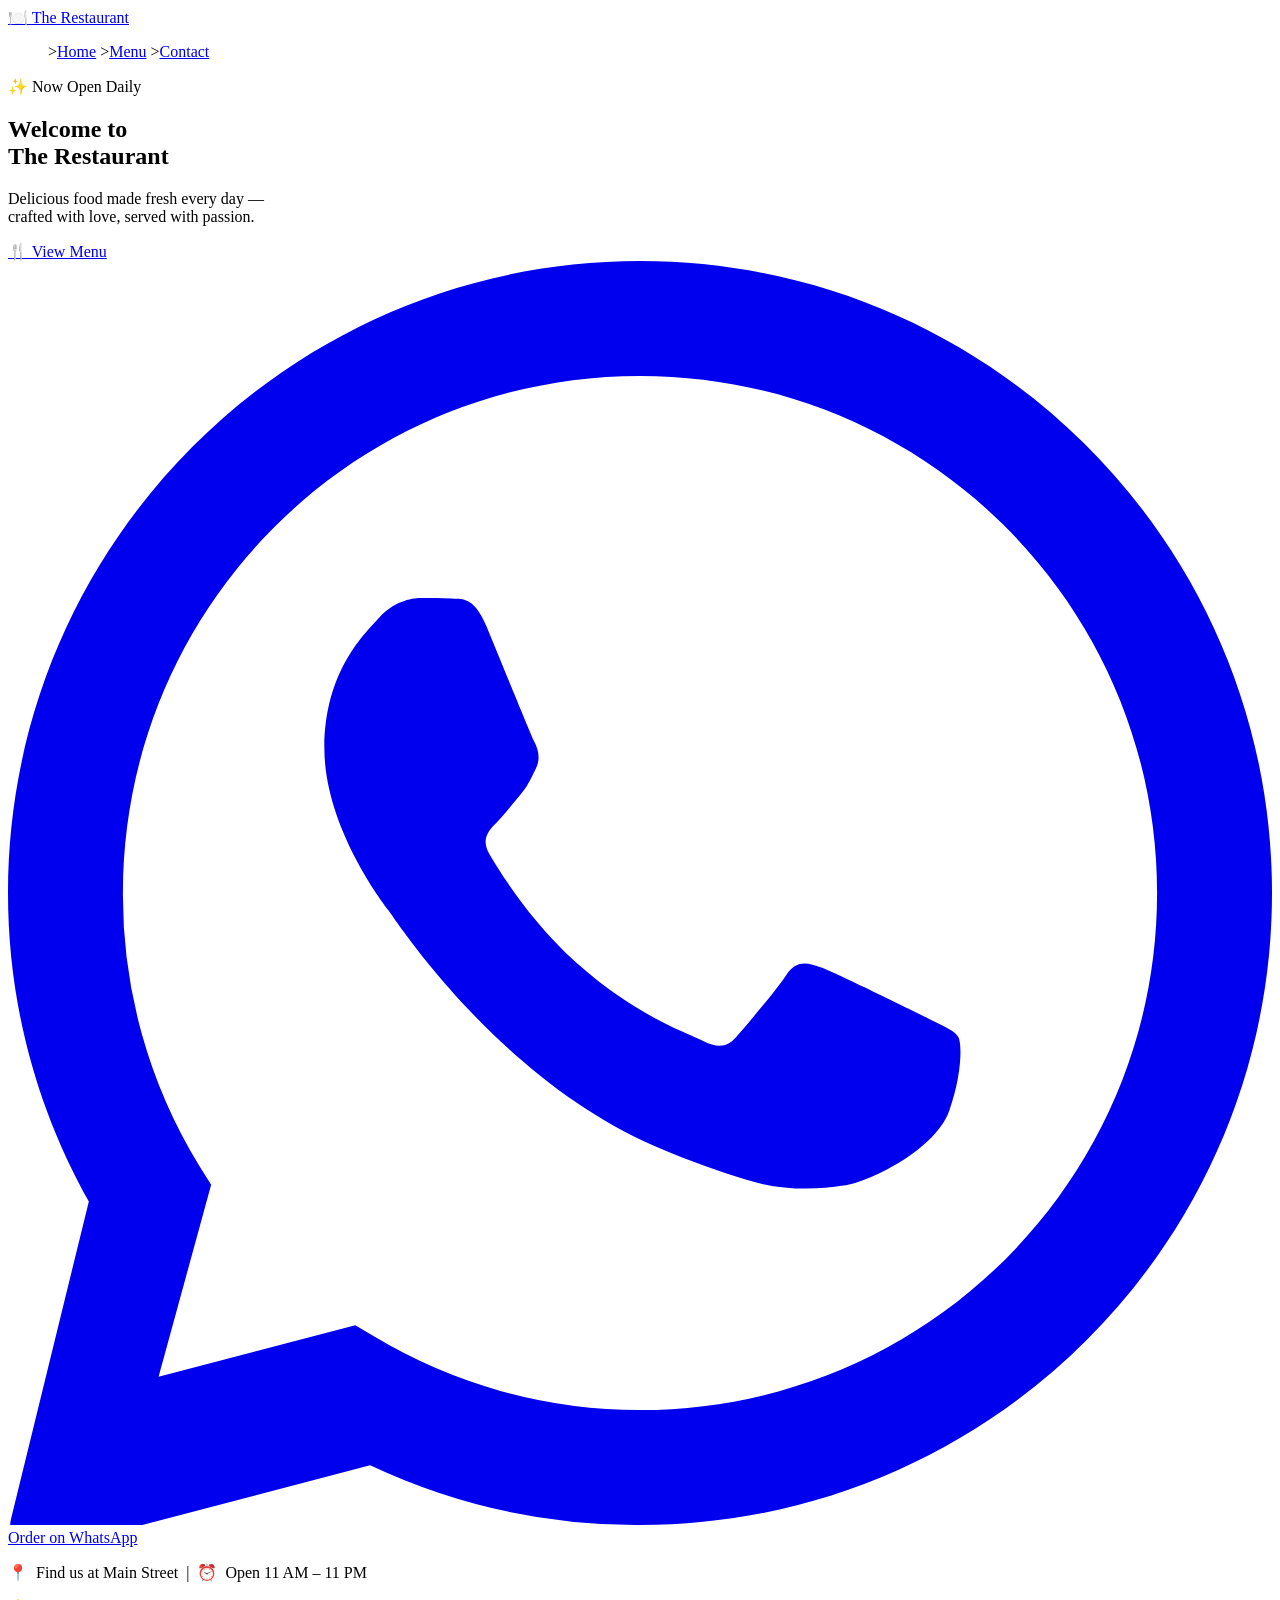
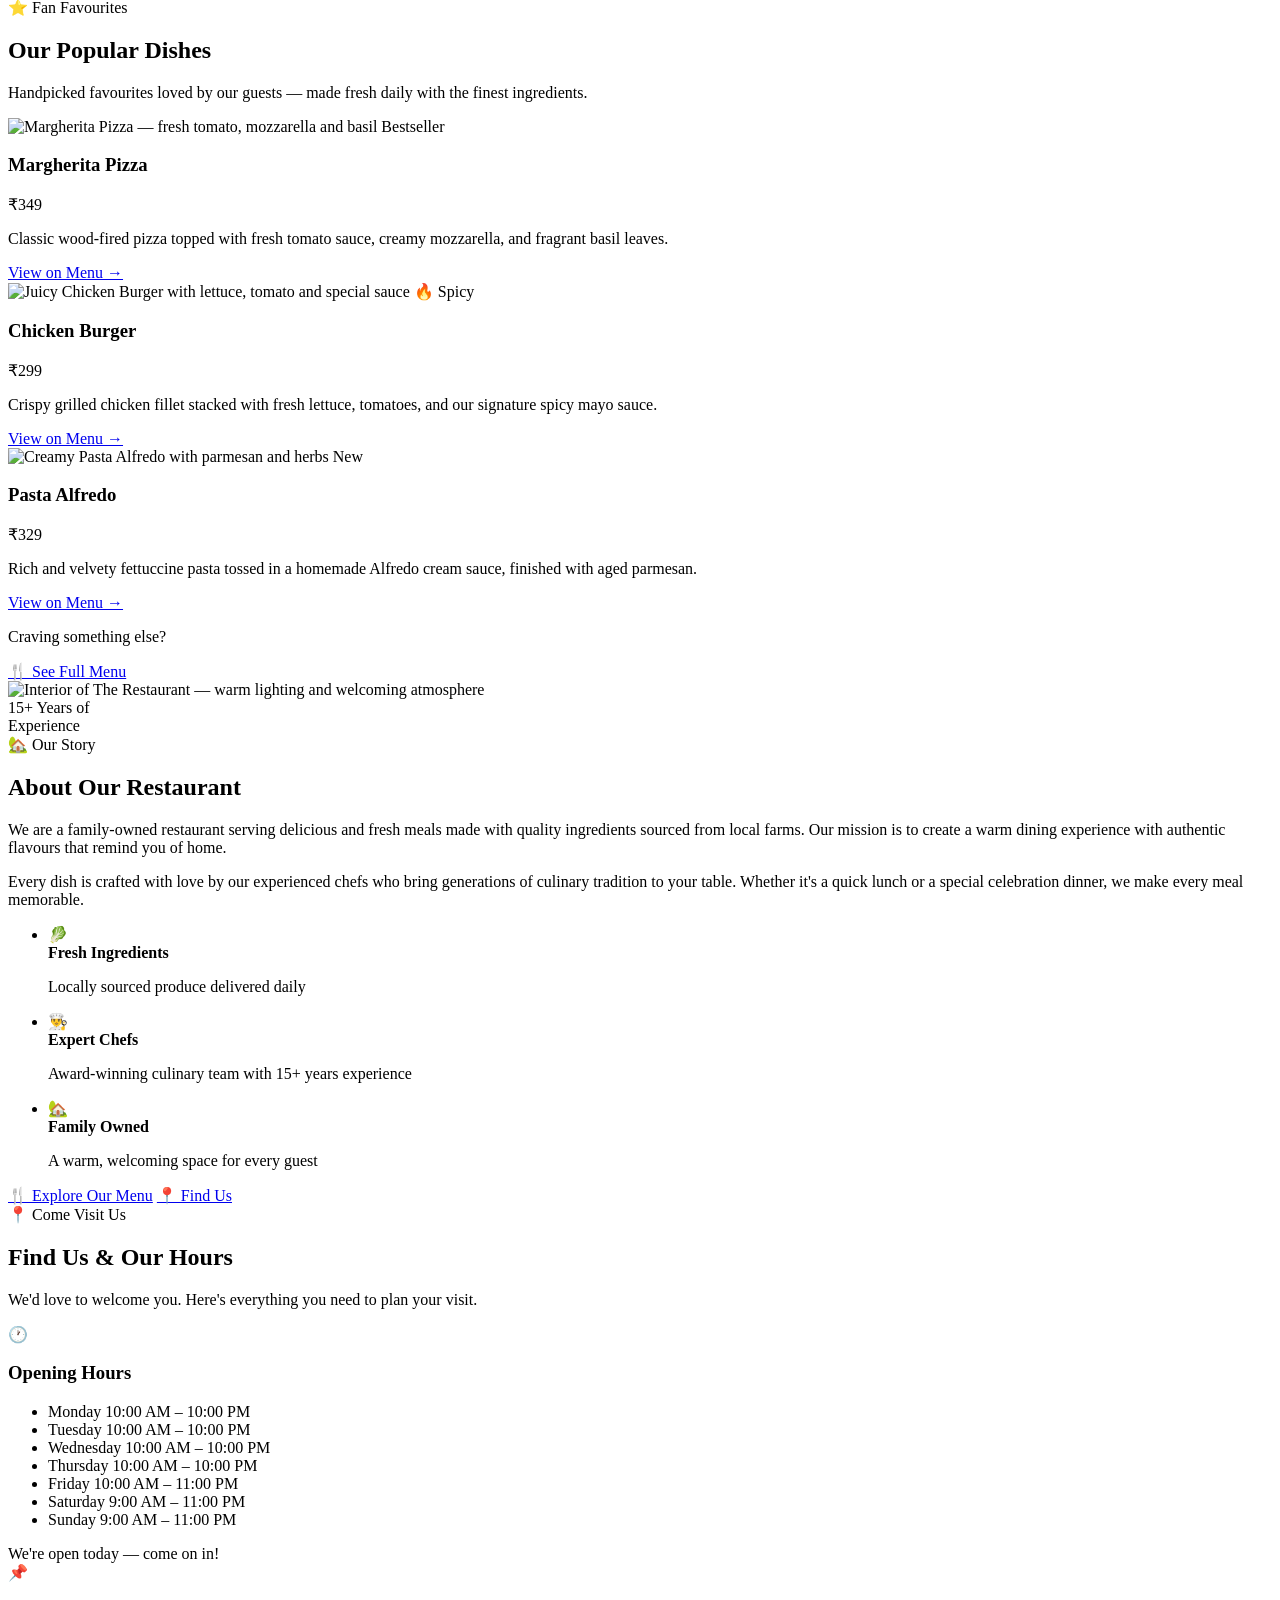
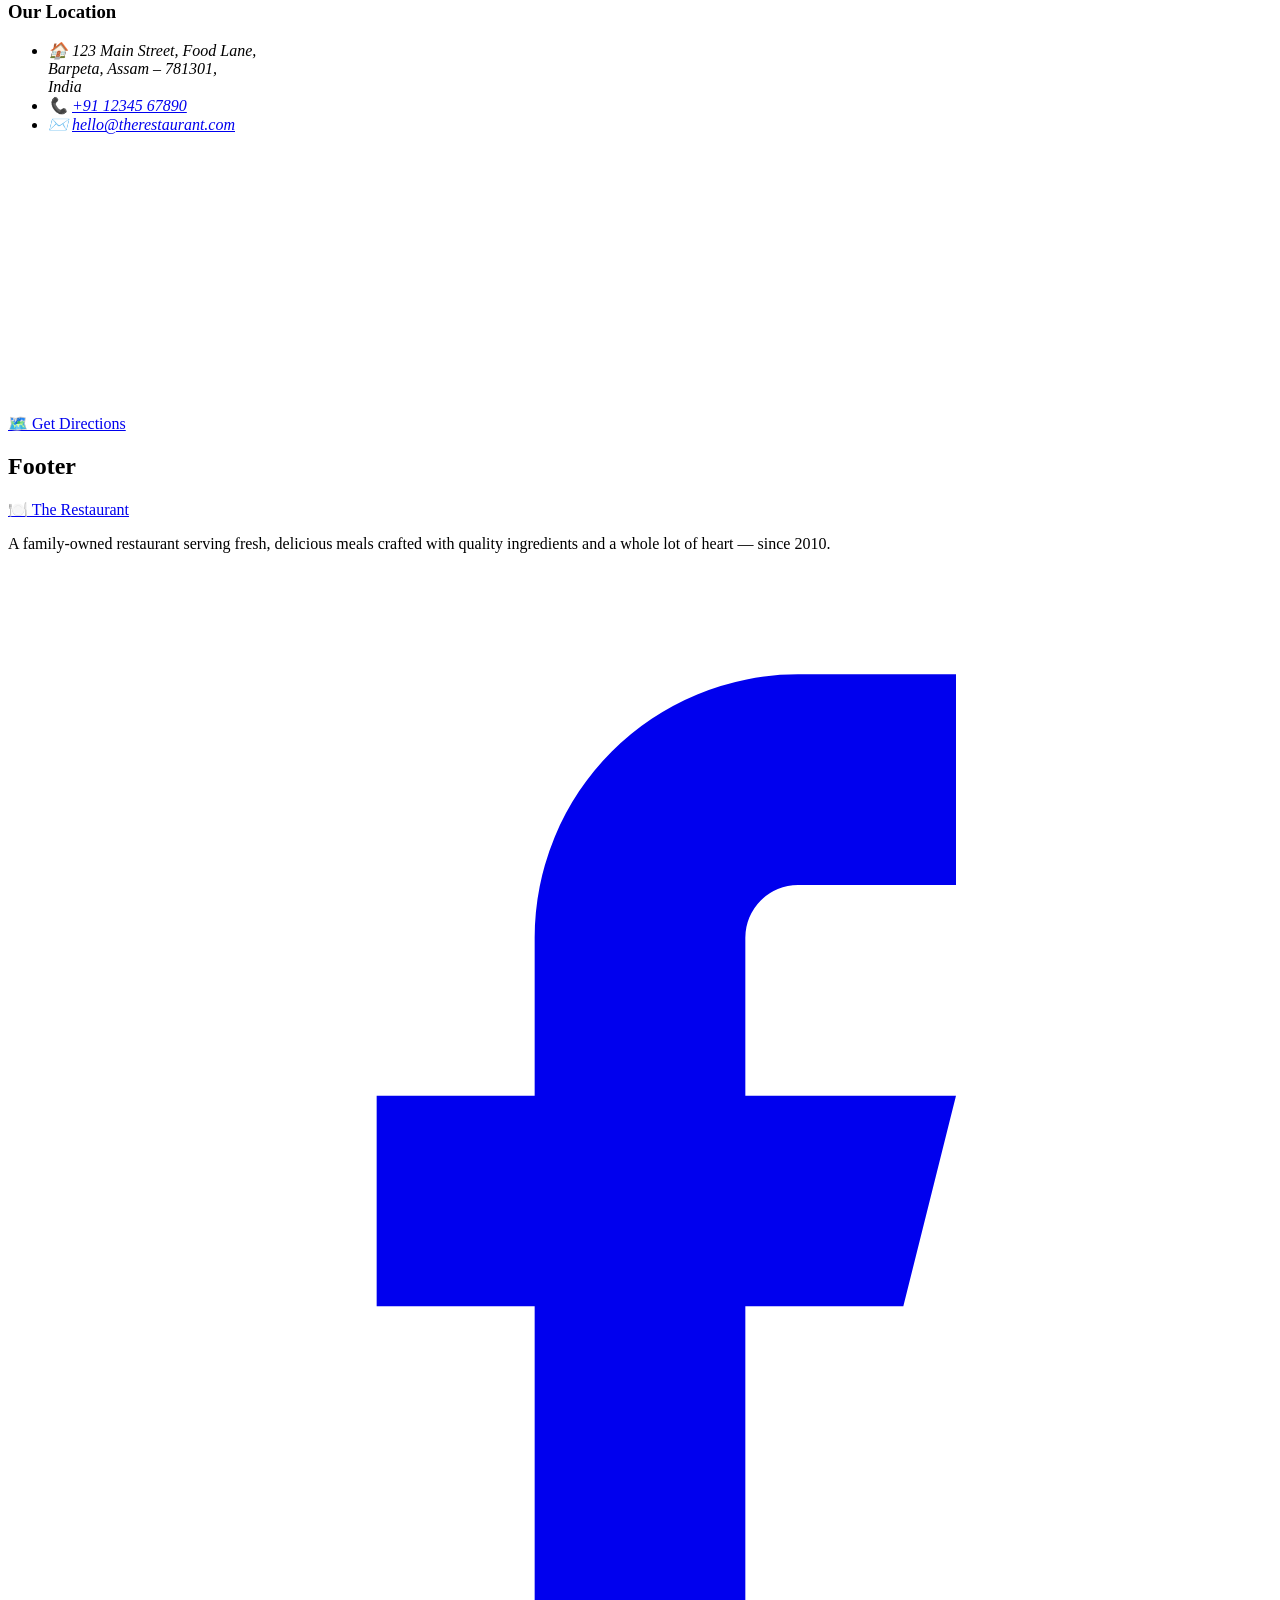
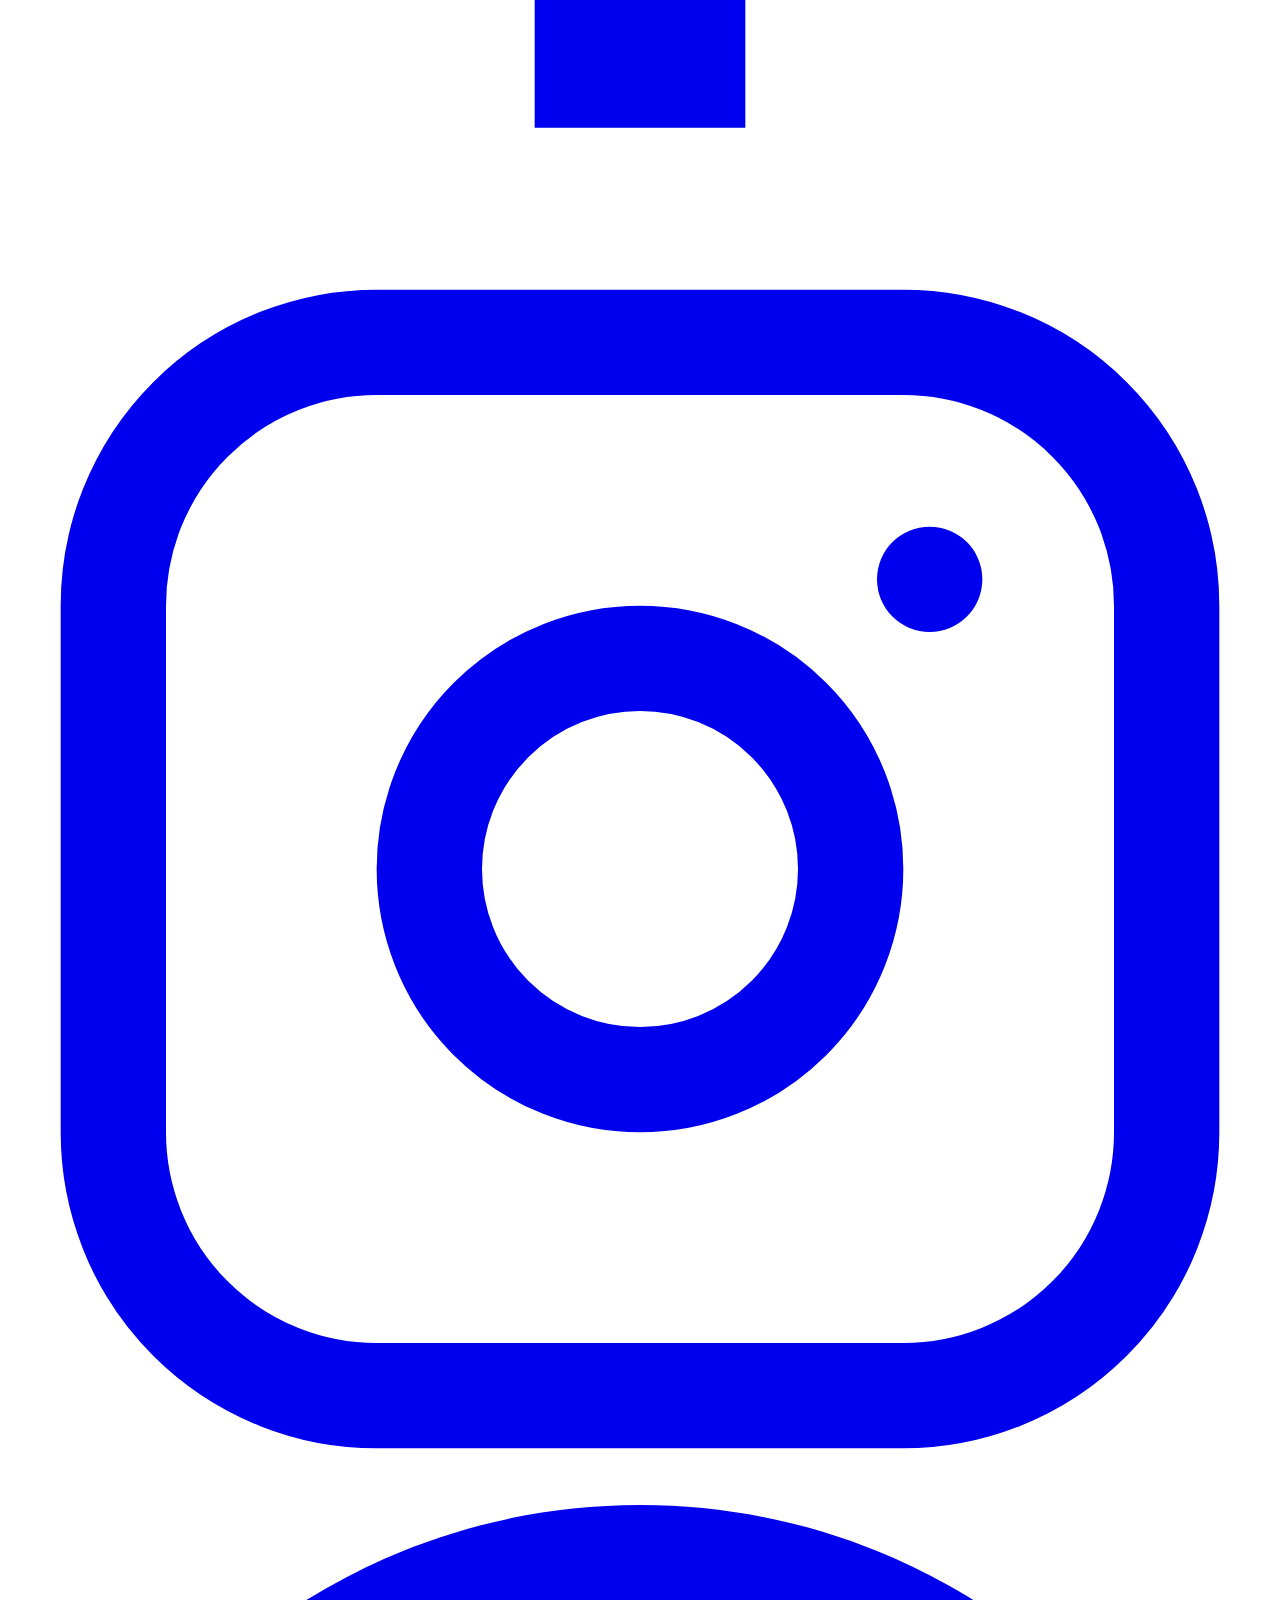
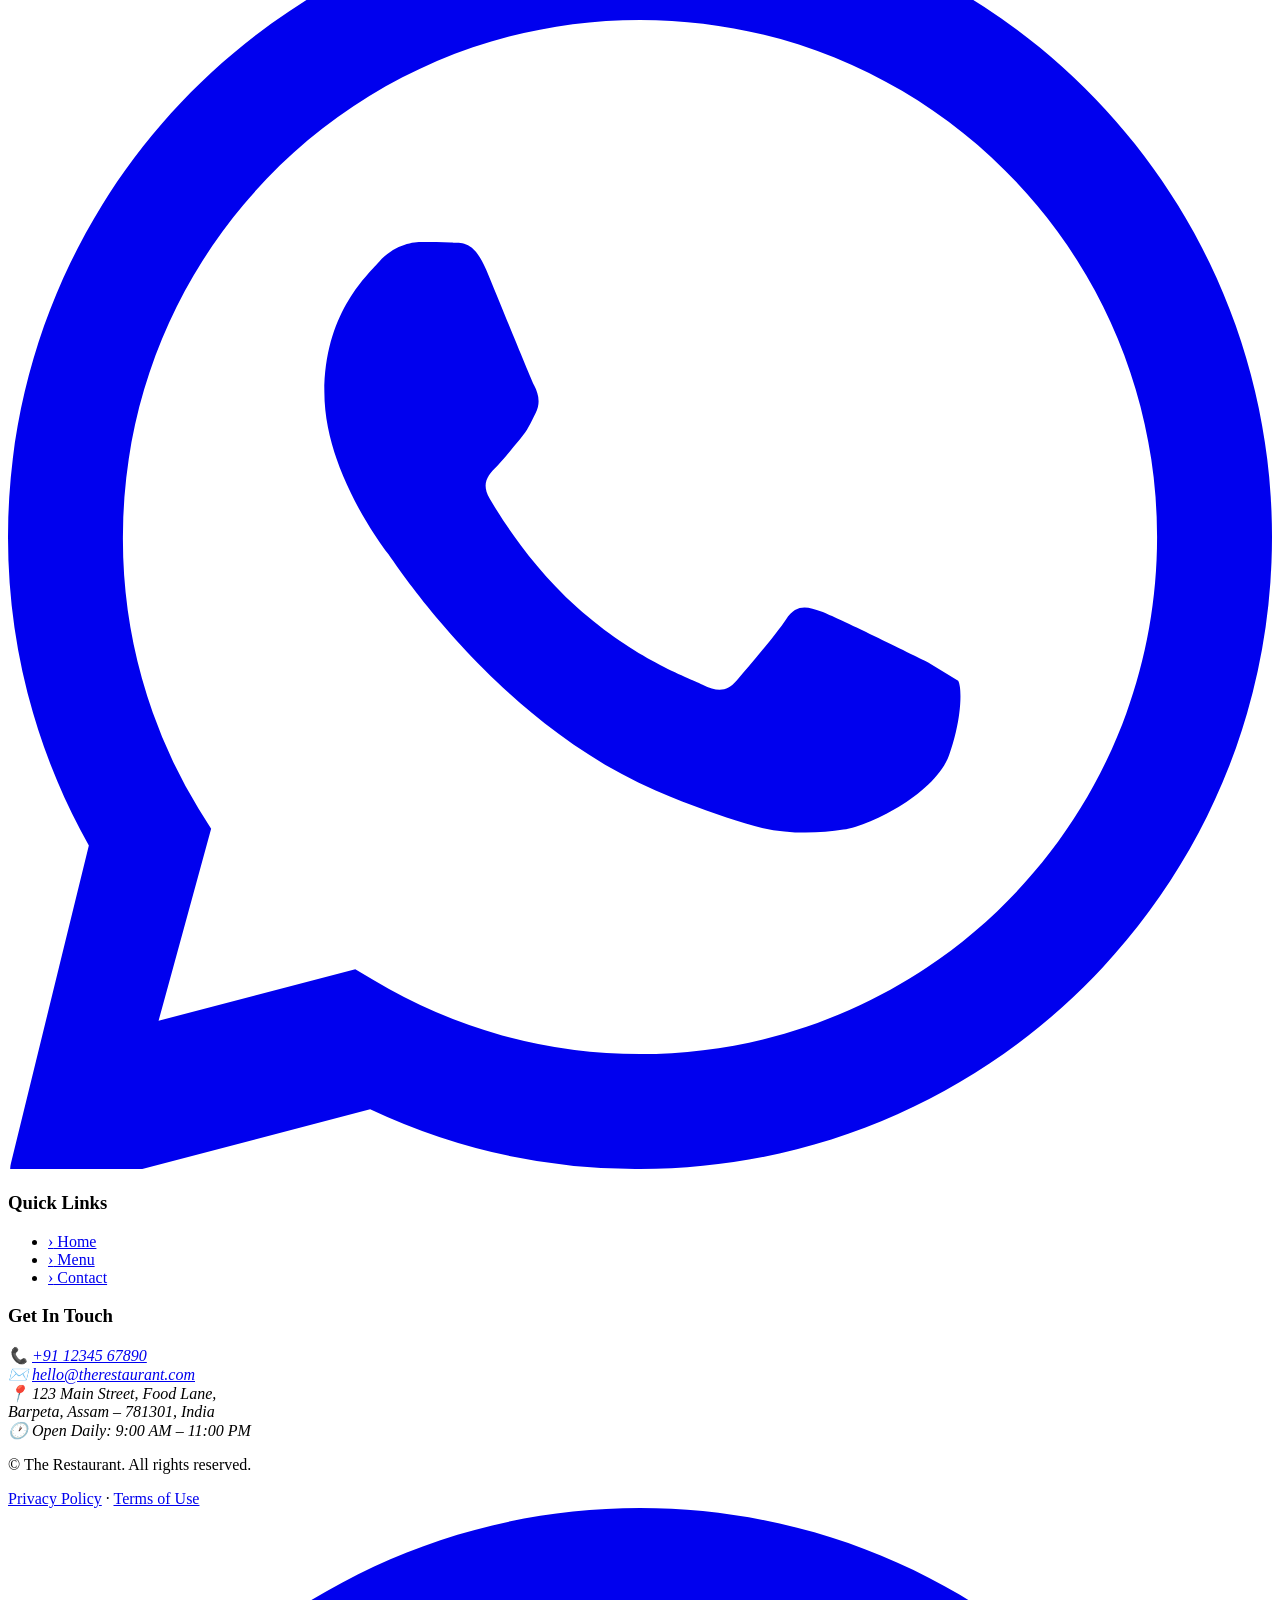
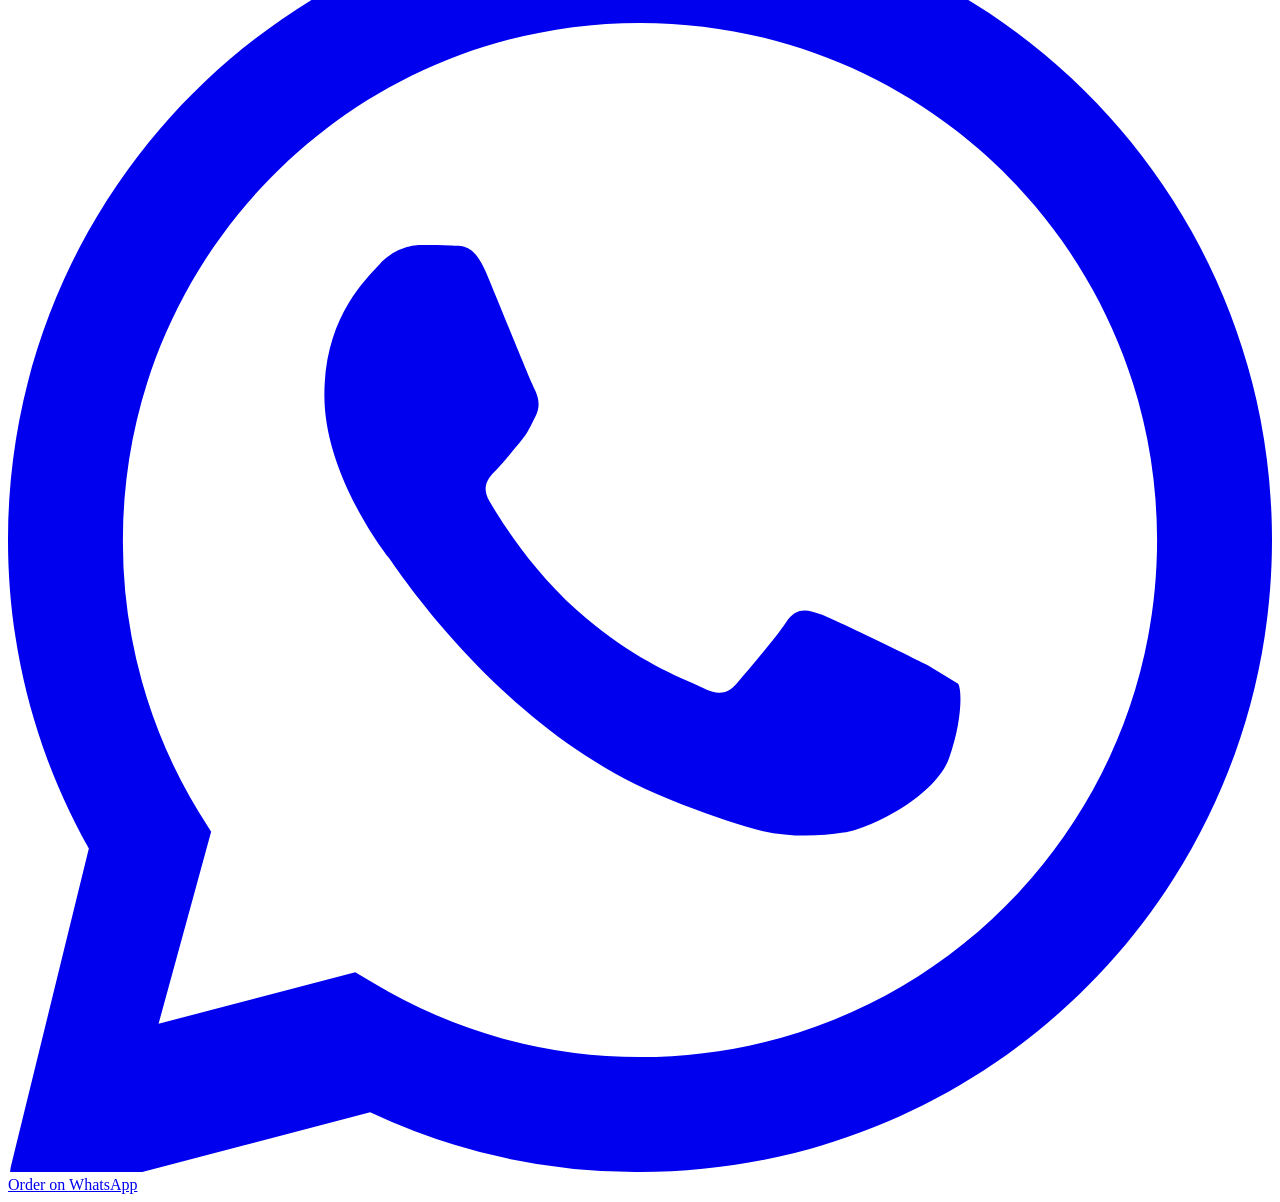
==== commit 725299ee: "Update index.html" ====
--- a/index.html
+++ b/index.html
@@ -1,481 +1,426 @@
 <!DOCTYPE html>
 <html lang="en">
 
-  <head>
-    <meta charset="UTF-8" />
-    <meta name="viewport" content="width=device-width, initial-scale=1.0" />
-    <meta name="description" content="Welcome to our restaurant - fresh food, great atmosphere." />
-    <title>Home | The Restaurant</title>
-    <link rel="stylesheet" href="style.css" />
-  </head>
-
-  <body>
-
-    <!-- ===== HEADER & NAVBAR ===== -->
-    <header class="site-header">
-      <nav class="navbar" aria-label="Main navigation">
-        <div class="container navbar__inner">
-
-          <!-- Logo / Brand Name -->
-          <a href="index.html" class="navbar__logo" aria-label="The Restaurant - Go to homepage">
-            🍽️ The Restaurant
-          </a>
-
-          <!-- Hamburger Button (mobile only) -->
-          <button
-            class="navbar__toggle"
-            id="navToggle"
-            aria-controls="navMenu"
-            aria-expanded="false"
-            aria-label="Toggle navigation menu"
-          >
-            <span class="navbar__toggle-bar"></span>
-            <span class="navbar__toggle-bar"></span>
-            <span class="navbar__toggle-bar"></span>
-          </button>
-
-          <!-- Navigation Links -->
-          <ul class="navbar__menu" id="navMenu" role="list">
-            <li class="navbar__item">
-              <a href="index.html" class="navbar__link">Home</a>
-            </li>
-            <li class="navbar__item">
-              <a href="menu.html" class="navbar__link">Menu</a>
-            </li>
-            <li class="navbar__item">
-              <a href="contact.html" class="navbar__link">Contact</a>
-            </li>
-          </ul>
-
-        </div>
-
-      </nav>
-    </header>
-
-    <!-- ===== MAIN CONTENT ===== -->
-    <main>
-
-      <!-- ================================================
+<head>
+  <meta charset="UTF-8" />
+  <meta name="viewport" content="width=device-width, initial-scale=1.0" />
+  <meta name="description" content="Welcome to our restaurant - fresh food, great atmosphere." />
+  <title>Home | The Restaurant</title>
+  <link rel="stylesheet" href="css/style.css" />
+</head>
+
+<body>
+<header class="site-header">
+  <nav class="navbar" aria-label="Main navigation">
+    <div class="container navbar__inner">
+      <a href="index.html" class="navbar__logo">🍽️ The Restaurant</a>
+
+      <ul class="navbar__menunu">
+        ><a href="index.html" class="navbar__link">Home</a></l/li>
+        ><a href="menu.html" class="navbar__link">Menu</a></l/li>
+        ><a href="contact.html" class="navbar__link">Contact</a></li>
+      </ul>
+    </div>
+  </nav>
+</header>
+
+  <!-- ===== MAIN CONTENT ===== -->
+  <main>
+
+    <!-- ================================================
            HERO SECTION
            Background image set in CSS via .hero class.
            A dark gradient overlay keeps text readable.
            ================================================ -->
-      <section class="hero" aria-label="Welcome to The Restaurant">
-
-        <!-- Dark gradient overlay layer (CSS ::before handles this) -->
-
-        <!-- Centered content box -->
-        <div class="container hero__container">
-          <div class="hero__content">
-
-            <!-- Badge / eyebrow label above the heading -->
-            <span class="hero__badge">✨ Now Open Daily</span>
-
-            <!-- Main restaurant heading -->
-            <h1 class="hero__heading">
-              Welcome to <br />
-              <span class="hero__heading-accent">The Restaurant</span>
-            </h1>
-
-            <!-- Tagline -->
-            <p class="hero__tagline">
-              Delicious food made fresh every day —<br />
-              crafted with love, served with passion.
-            </p>
-
-            <!-- CTA Buttons -->
-            <div class="hero__actions">
-
-              <!-- Primary CTA: View Menu -->
-              <a
-                href="menu.html"
-                class="btn btn-primary hero__btn"
-                aria-label="View our full menu"
-              >
-                🍴 View Menu
-              </a>
-
-              <!-- Secondary CTA: Order on WhatsApp -->
-              <a
-                href="https://wa.me/911234567890"
-                class="btn btn-whatsapp hero__btn"
-                target="_blank"
-                rel="noopener noreferrer"
-                aria-label="Order on WhatsApp (opens in new tab)"
-              >
-                <svg
-                  class="hero__whatsapp-icon"
-                  xmlns="http://www.w3.org/2000/svg"
-                  viewBox="0 0 24 24"
-                  fill="currentColor"
-                  aria-hidden="true"
-                  focusable="false"
-                >
-                  <path d="M17.472 14.382c-.297-.149-1.758-.867-2.03-.967-.273-.099-.471-.148-.67.15-.197.297-.767.966-.94 1.164-.173.199-.347.223-.644.075-.297-.15-1.255-.463-2.39-1.475-.883-.788-1.48-1.761-1.653-2.059-.173-.297-.018-.458.13-.606.134-.133.298-.347.446-.52.149-.174.198-.298.298-.497.099-.198.05-.371-.025-.52-.075-.149-.669-1.612-.916-2.207-.242-.579-.487-.5-.669-.51-.173-.008-.371-.01-.57-.01-.198 0-.52.074-.792.372-.272.297-1.04 1.016-1.04 2.479 0 1.462 1.065 2.875 1.213 3.074.149.198 2.096 3.2 5.077 4.487.709.306 1.262.489 1.694.625.712.227 1.36.195 1.871.118.571-.085 1.758-.719 2.006-1.413.248-.694.248-1.289.173-1.413-.074-.124-.272-.198-.57-.347z"/>
-                  <path d="M12 0C5.373 0 0 5.373 0 12c0 2.124.558 4.121 1.535 5.856L.057 23.885a.5.5 0 0 0 .606.61l6.213-1.63A11.945 11.945 0 0 0 12 24c6.627 0 12-5.373 12-12S18.627 0 12 0zm0 21.818a9.805 9.805 0 0 1-5.045-1.396l-.361-.214-3.735.979.998-3.648-.235-.374A9.818 9.818 0 0 1 2.182 12C2.182 6.57 6.57 2.182 12 2.182S21.818 6.57 21.818 12 17.43 21.818 12 21.818z"/>
-                </svg>
-                Order on WhatsApp
-              </a>
-    
-
-            </div>
-
-            <!-- Trust signal below buttons -->
-            <p class="hero__trust">
-              📍 &nbsp;Find us at Main Street &nbsp;|&nbsp; ⏰ &nbsp;Open 11 AM – 11 PM
-            </p>
+    <section class="hero" aria-label="Welcome to The Restaurant">
+
+      <!-- Dark gradient overlay layer (CSS ::before handles this) -->
+
+      <!-- Centered content box -->
+      <div class="container hero__container">
+        <div class="hero__content">
+
+          <!-- Badge / eyebrow label above the heading -->
+          <span class="hero__badge">✨ Now Open Daily</span>
+
+          <!-- Main restaurant heading -->
+          <h1 class="hero__heading">
+            Welcome to <br />
+            <span class="hero__heading-accent">The Restaurant</span>
+          </h1>
+
+          <!-- Tagline -->
+          <p class="hero__tagline">
+            Delicious food made fresh every day —<br />
+            crafted with love, served with passion.
+          </p>
+
+          <!-- CTA Buttons -->
+          <div class="hero__actions">
+
+            <!-- Primary CTA: View Menu -->
+            <a href="menu.html" class="btn btn-primary hero__btn" aria-label="View our full menu">
+              🍴 View Menu
+            </a>
+
+            <!-- Secondary CTA: Order on WhatsApp -->
+            <a href="https://wa.me/911234567890" class="btn btn-whatsapp hero__btn" target="_blank"
+              rel="noopener noreferrer" aria-label="Order on WhatsApp (opens in new tab)">
+              <svg class="hero__whatsapp-icon" xmlns="http://www.w3.org/2000/svg" viewBox="0 0 24 24"
+                fill="currentColor" aria-hidden="true" focusable="false">
+                <path
+                  d="M17.472 14.382c-.297-.149-1.758-.867-2.03-.967-.273-.099-.471-.148-.67.15-.197.297-.767.966-.94 1.164-.173.199-.347.223-.644.075-.297-.15-1.255-.463-2.39-1.475-.883-.788-1.48-1.761-1.653-2.059-.173-.297-.018-.458.13-.606.134-.133.298-.347.446-.52.149-.174.198-.298.298-.497.099-.198.05-.371-.025-.52-.075-.149-.669-1.612-.916-2.207-.242-.579-.487-.5-.669-.51-.173-.008-.371-.01-.57-.01-.198 0-.52.074-.792.372-.272.297-1.04 1.016-1.04 2.479 0 1.462 1.065 2.875 1.213 3.074.149.198 2.096 3.2 5.077 4.487.709.306 1.262.489 1.694.625.712.227 1.36.195 1.871.118.571-.085 1.758-.719 2.006-1.413.248-.694.248-1.289.173-1.413-.074-.124-.272-.198-.57-.347z" />
+                <path
+                  d="M12 0C5.373 0 0 5.373 0 12c0 2.124.558 4.121 1.535 5.856L.057 23.885a.5.5 0 0 0 .606.61l6.213-1.63A11.945 11.945 0 0 0 12 24c6.627 0 12-5.373 12-12S18.627 0 12 0zm0 21.818a9.805 9.805 0 0 1-5.045-1.396l-.361-.214-3.735.979.998-3.648-.235-.374A9.818 9.818 0 0 1 2.182 12C2.182 6.57 6.57 2.182 12 2.182S21.818 6.57 21.818 12 17.43 21.818 12 21.818z" />
+              </svg>
+              Order on WhatsApp
+            </a>
+
 
           </div>
-        </div>
-
-      </section>
-      <!-- END HERO SECTION -->
-
-      <!-- ================================================
+
+          <!-- Trust signal below buttons -->
+          <p class="hero__trust">
+            📍 &nbsp;Find us at Main Street &nbsp;|&nbsp; ⏰ &nbsp;Open 11 AM – 11 PM
+          </p>
+
+        </div>
+      </div>
+
+    </section>
+    <!-- END HERO SECTION -->
+
+    <!-- ================================================
        FEATURED DISHES SECTION
        Displays 3 food cards in a responsive grid.
        ================================================ -->
-  <section class="featured-dishes section" aria-labelledby="featured-heading">
-    <div class="container">
-
-      <!-- Section Header -->
-      <div class="section-header text-center">
-        <span class="section-badge">⭐ Fan Favourites</span>
-        <h2 class="section-title" id="featured-heading">Our Popular Dishes</h2>
-        <p class="section-subtitle">
-          Handpicked favourites loved by our guests — made fresh daily with the finest ingredients.
-        </p>
+    <section class="featured-dishes section" aria-labelledby="featured-heading">
+      <div class="container">
+
+        <!-- Section Header -->
+        <div class="section-header text-center">
+          <span class="section-badge">⭐ Fan Favourites</span>
+          <h2 class="section-title" id="featured-heading">Our Popular Dishes</h2>
+          <p class="section-subtitle">
+            Handpicked favourites loved by our guests — made fresh daily with the finest ingredients.
+          </p>
+        </div>
+
+        <!-- Dishes Grid -->
+        <div class="dishes-grid" role="list">
+
+          <!-- ── Card 1: Margherita Pizza ── -->
+          <article class="dish-card" role="listitem">
+            <div class="dish-card__image-wrapper">
+              <img src="https://images.unsplash.com/photo-1574071318508-1cdbab80d002?auto=format&fit=crop&w=600&q=80"
+                alt="Margherita Pizza — fresh tomato, mozzarella and basil" class="dish-card__image" loading="lazy" />
+              <span class="dish-card__tag">Bestseller</span>
+            </div>
+            <div class="dish-card__body">
+              <div class="dish-card__top">
+                <h3 class="dish-card__name">Margherita Pizza</h3>
+                <span class="dish-card__price">₹349</span>
+              </div>
+              <p class="dish-card__desc">
+                Classic wood-fired pizza topped with fresh tomato sauce,
+                creamy mozzarella, and fragrant basil leaves.
+              </p>
+              <a href="menu.html" class="btn btn-outline dish-card__btn" aria-label="See Margherita Pizza on the menu">
+                View on Menu →
+              </a>
+            </div>
+          </article>
+
+          <!-- ── Card 2: Chicken Burger ── -->
+          <article class="dish-card" role="listitem">
+            <div class="dish-card__image-wrapper">
+              <img src="https://images.unsplash.com/photo-1568901346375-23c9450c58cd?auto=format&fit=crop&w=600&q=80"
+                alt="Juicy Chicken Burger with lettuce, tomato and special sauce" class="dish-card__image"
+                loading="lazy" />
+              <span class="dish-card__tag dish-card__tag--hot">🔥 Spicy</span>
+            </div>
+            <div class="dish-card__body">
+              <div class="dish-card__top">
+                <h3 class="dish-card__name">Chicken Burger</h3>
+                <span class="dish-card__price">₹299</span>
+              </div>
+              <p class="dish-card__desc">
+                Crispy grilled chicken fillet stacked with fresh lettuce,
+                tomatoes, and our signature spicy mayo sauce.
+              </p>
+              <a href="menu.html" class="btn btn-outline dish-card__btn" aria-label="See Chicken Burger on the menu">
+                View on Menu →
+              </a>
+            </div>
+          </article>
+
+          <!-- ── Card 3: Pasta Alfredo ── -->
+          <article class="dish-card" role="listitem">
+            <div class="dish-card__image-wrapper">
+              <img src="https://images.unsplash.com/photo-1621996346565-e3dbc646d9a9?auto=format&fit=crop&w=600&q=80"
+                alt="Creamy Pasta Alfredo with parmesan and herbs" class="dish-card__image" loading="lazy" />
+              <span class="dish-card__tag dish-card__tag--new">New</span>
+            </div>
+            <div class="dish-card__body">
+              <div class="dish-card__top">
+                <h3 class="dish-card__name">Pasta Alfredo</h3>
+                <span class="dish-card__price">₹329</span>
+              </div>
+              <p class="dish-card__desc">
+                Rich and velvety fettuccine pasta tossed in a homemade
+                Alfredo cream sauce, finished with aged parmesan.
+              </p>
+              <a href="menu.html" class="btn btn-outline dish-card__btn" aria-label="See Pasta Alfredo on the menu">
+                View on Menu →
+              </a>
+            </div>
+          </article>
+
+        </div>
+        <!-- END dishes-grid -->
+
+        <!-- Bottom CTA — links to full menu page -->
+        <div class="featured-dishes__cta text-center">
+          <p class="text-muted">Craving something else?</p>
+          <a href="menu.html" class="btn btn-primary">
+            🍴 See Full Menu
+          </a>
+        </div>
+
       </div>
-
-      <!-- Dishes Grid -->
-      <div class="dishes-grid" role="list">
-
-        <!-- ── Card 1: Margherita Pizza ── -->
-        <article class="dish-card" role="listitem">
-          <div class="dish-card__image-wrapper">
-            <img
-              src="https://images.unsplash.com/photo-1574071318508-1cdbab80d002?auto=format&fit=crop&w=600&q=80"
-              alt="Margherita Pizza — fresh tomato, mozzarella and basil"
-              class="dish-card__image"
-              loading="lazy"
-            />
-            <span class="dish-card__tag">Bestseller</span>
-          </div>
-          <div class="dish-card__body">
-            <div class="dish-card__top">
-              <h3 class="dish-card__name">Margherita Pizza</h3>
-              <span class="dish-card__price">₹349</span>
-            </div>
-            <p class="dish-card__desc">
-              Classic wood-fired pizza topped with fresh tomato sauce,
-              creamy mozzarella, and fragrant basil leaves.
-            </p>
-            <a href="menu.html" class="btn btn-outline dish-card__btn" aria-label="See Margherita Pizza on the menu">
-              View on Menu →
-            </a>
-          </div>
-        </article>
-
-        <!-- ── Card 2: Chicken Burger ── -->
-        <article class="dish-card" role="listitem">
-          <div class="dish-card__image-wrapper">
-            <img
-              src="https://images.unsplash.com/photo-1568901346375-23c9450c58cd?auto=format&fit=crop&w=600&q=80"
-              alt="Juicy Chicken Burger with lettuce, tomato and special sauce"
-              class="dish-card__image"
-              loading="lazy"
-            />
-            <span class="dish-card__tag dish-card__tag--hot">🔥 Spicy</span>
-          </div>
-          <div class="dish-card__body">
-            <div class="dish-card__top">
-              <h3 class="dish-card__name">Chicken Burger</h3>
-              <span class="dish-card__price">₹299</span>
-            </div>
-            <p class="dish-card__desc">
-              Crispy grilled chicken fillet stacked with fresh lettuce,
-              tomatoes, and our signature spicy mayo sauce.
-            </p>
-            <a href="menu.html" class="btn btn-outline dish-card__btn" aria-label="See Chicken Burger on the menu">
-              View on Menu →
-            </a>
-          </div>
-        </article>
-
-        <!-- ── Card 3: Pasta Alfredo ── -->
-        <article class="dish-card" role="listitem">
-          <div class="dish-card__image-wrapper">
-            <img
-              src="https://images.unsplash.com/photo-1621996346565-e3dbc646d9a9?auto=format&fit=crop&w=600&q=80"
-              alt="Creamy Pasta Alfredo with parmesan and herbs"
-              class="dish-card__image"
-              loading="lazy"
-            />
-            <span class="dish-card__tag dish-card__tag--new">New</span>
-          </div>
-          <div class="dish-card__body">
-            <div class="dish-card__top">
-              <h3 class="dish-card__name">Pasta Alfredo</h3>
-              <span class="dish-card__price">₹329</span>
-            </div>
-            <p class="dish-card__desc">
-              Rich and velvety fettuccine pasta tossed in a homemade
-              Alfredo cream sauce, finished with aged parmesan.
-            </p>
-            <a href="menu.html" class="btn btn-outline dish-card__btn" aria-label="See Pasta Alfredo on the menu">
-              View on Menu →
-            </a>
-          </div>
-        </article>
-
-      </div>
-      <!-- END dishes-grid -->
-
-      <!-- Bottom CTA — links to full menu page -->
-      <div class="featured-dishes__cta text-center">
-        <p class="text-muted">Craving something else?</p>
-        <a href="menu.html" class="btn btn-primary">
-          🍴 See Full Menu
-        </a>
-      </div>
-
-    </div>
-  </section>
-  <!-- END FEATURED DISHES SECTION -->
-
-  <!-- ================================================
+    </section>
+    <!-- END FEATURED DISHES SECTION -->
+
+    <!-- ================================================
      ABOUT SECTION
      Two-column layout: image left, text right.
      Stacks vertically on mobile via flex-wrap.
      ================================================ -->
-<section class="about section" aria-labelledby="about-heading">
-  <div class="container">
-
-    <div class="about__inner">
-
-      <!-- ── Left Column: Restaurant Image ── -->
-      <div class="about__image-col">
-
-        <!-- Decorative accent block behind the image -->
-        <div class="about__image-wrapper">
-          <img
-            src="https://images.unsplash.com/photo-1414235077428-338989a2e8c0?auto=format&fit=crop&w=800&q=80"
-            alt="Interior of The Restaurant — warm lighting and welcoming atmosphere"
-            class="about__image"
-            loading="lazy"
-          />
-
-          <!-- Floating stat badge overlaid on the image -->
-          <div class="about__stat-badge">
-            <span class="about__stat-number">15+</span>
-            <span class="about__stat-label">Years of<br/>Experience</span>
+    <section class="about section" aria-labelledby="about-heading">
+      <div class="container">
+
+        <div class="about__inner">
+
+          <!-- ── Left Column: Restaurant Image ── -->
+          <div class="about__image-col">
+
+            <!-- Decorative accent block behind the image -->
+            <div class="about__image-wrapper">
+              <img src="https://images.unsplash.com/photo-1414235077428-338989a2e8c0?auto=format&fit=crop&w=800&q=80"
+                alt="Interior of The Restaurant — warm lighting and welcoming atmosphere" class="about__image"
+                loading="lazy" />
+
+              <!-- Floating stat badge overlaid on the image -->
+              <div class="about__stat-badge">
+                <span class="about__stat-number">15+</span>
+                <span class="about__stat-label">Years of<br />Experience</span>
+              </div>
+            </div>
+
           </div>
+          <!-- END Left Column -->
+
+          <!-- ── Right Column: Text Content ── -->
+          <div class="about__text-col">
+
+            <!-- Section badge -->
+            <span class="section-badge">🏡 Our Story</span>
+
+            <!-- Heading -->
+            <h2 class="section-title" id="about-heading">
+              About Our Restaurant
+            </h2>
+
+            <!-- Main description -->
+            <p class="about__desc">
+              We are a family-owned restaurant serving delicious and fresh meals
+              made with quality ingredients sourced from local farms. Our mission
+              is to create a warm dining experience with authentic flavours that
+              remind you of home.
+            </p>
+
+            <p class="about__desc">
+              Every dish is crafted with love by our experienced chefs who bring
+              generations of culinary tradition to your table. Whether it's a quick
+              lunch or a special celebration dinner, we make every meal memorable.
+            </p>
+
+            <!-- Icon highlights list -->
+            <ul class="about__highlights" role="list">
+              <li class="about__highlight-item">
+                <span class="about__highlight-icon" aria-hidden="true">🥬</span>
+                <div>
+                  <strong>Fresh Ingredients</strong>
+                  <p>Locally sourced produce delivered daily</p>
+                </div>
+              </li>
+              <li class="about__highlight-item">
+                <span class="about__highlight-icon" aria-hidden="true">👨‍🍳</span>
+                <div>
+                  <strong>Expert Chefs</strong>
+                  <p>Award-winning culinary team with 15+ years experience</p>
+                </div>
+              </li>
+              <li class="about__highlight-item">
+                <span class="about__highlight-icon" aria-hidden="true">🏡</span>
+                <div>
+                  <strong>Family Owned</strong>
+                  <p>A warm, welcoming space for every guest</p>
+                </div>
+              </li>
+            </ul>
+
+            <!-- CTA -->
+            <div class="about__actions">
+              <a href="menu.html" class="btn btn-primary">🍴 Explore Our Menu</a>
+              <a href="contact.html" class="btn btn-outline">📍 Find Us</a>
+            </div>
+
+          </div>
+          <!-- END Right Column -->
+
         </div>
 
       </div>
-      <!-- END Left Column -->
-
-      <!-- ── Right Column: Text Content ── -->
-      <div class="about__text-col">
-
-        <!-- Section badge -->
-        <span class="section-badge">🏡 Our Story</span>
-
-        <!-- Heading -->
-        <h2 class="section-title" id="about-heading">
-          About Our Restaurant
-        </h2>
-
-        <!-- Main description -->
-        <p class="about__desc">
-          We are a family-owned restaurant serving delicious and fresh meals
-          made with quality ingredients sourced from local farms. Our mission
-          is to create a warm dining experience with authentic flavours that
-          remind you of home.
-        </p>
-
-        <p class="about__desc">
-          Every dish is crafted with love by our experienced chefs who bring
-          generations of culinary tradition to your table. Whether it's a quick
-          lunch or a special celebration dinner, we make every meal memorable.
-        </p>
-
-        <!-- Icon highlights list -->
-        <ul class="about__highlights" role="list">
-          <li class="about__highlight-item">
-            <span class="about__highlight-icon" aria-hidden="true">🥬</span>
-            <div>
-              <strong>Fresh Ingredients</strong>
-              <p>Locally sourced produce delivered daily</p>
-            </div>
-          </li>
-          <li class="about__highlight-item">
-            <span class="about__highlight-icon" aria-hidden="true">👨‍🍳</span>
-            <div>
-              <strong>Expert Chefs</strong>
-              <p>Award-winning culinary team with 15+ years experience</p>
-            </div>
-          </li>
-          <li class="about__highlight-item">
-            <span class="about__highlight-icon" aria-hidden="true">🏡</span>
-            <div>
-              <strong>Family Owned</strong>
-              <p>A warm, welcoming space for every guest</p>
-            </div>
-          </li>
-        </ul>
-
-        <!-- CTA -->
-        <div class="about__actions">
-          <a href="menu.html" class="btn btn-primary">🍴 Explore Our Menu</a>
-          <a href="contact.html" class="btn btn-outline">📍 Find Us</a>
-        </div>
-
-      </div>
-      <!-- END Right Column -->
-
-    </div>
-
-  </div>
-</section>
-<!-- END ABOUT SECTION -->
- <!-- ================================================
+    </section>
+    <!-- END ABOUT SECTION -->
+    <!-- ================================================
      VISIT US SECTION
      Two-column layout:
        Left  → Opening Hours
        Right → Address + Google Maps embed
      Stacks vertically on mobile via flex-wrap.
      ================================================ -->
-<section class="visit-us section" aria-labelledby="visit-heading">
-  <div class="container">
-
-    <!-- Section Header (centered above both columns) -->
-    <div class="section-header text-center">
-      <span class="section-badge">📍 Come Visit Us</span>
-      <h2 class="section-title" id="visit-heading">Find Us & Our Hours</h2>
-      <p class="section-subtitle">
-        We'd love to welcome you. Here's everything you need to plan your visit.
-      </p>
-    </div>
-
-    <!-- Two-column inner wrapper -->
-    <div class="visit-us__inner">
-
-      <!-- ── Left Column: Opening Hours ── -->
-      <div class="visit-us__col visit-us__col--hours">
-
-        <!-- Card wrapper -->
-        <div class="info-card">
-
-          <!-- Card icon + title -->
-          <div class="info-card__header">
-            <span class="info-card__icon" aria-hidden="true">🕐</span>
-            <h3 class="info-card__title">Opening Hours</h3>
+    <section class="visit-us section" aria-labelledby="visit-heading">
+      <div class="container">
+
+        <!-- Section Header (centered above both columns) -->
+        <div class="section-header text-center">
+          <span class="section-badge">📍 Come Visit Us</span>
+          <h2 class="section-title" id="visit-heading">Find Us & Our Hours</h2>
+          <p class="section-subtitle">
+            We'd love to welcome you. Here's everything you need to plan your visit.
+          </p>
+        </div>
+
+        <!-- Two-column inner wrapper -->
+        <div class="visit-us__inner">
+
+          <!-- ── Left Column: Opening Hours ── -->
+          <div class="visit-us__col visit-us__col--hours">
+
+            <!-- Card wrapper -->
+            <div class="info-card">
+
+              <!-- Card icon + title -->
+              <div class="info-card__header">
+                <span class="info-card__icon" aria-hidden="true">🕐</span>
+                <h3 class="info-card__title">Opening Hours</h3>
+              </div>
+
+              <!-- Hours list -->
+              <ul class="hours-list" role="list" aria-label="Restaurant opening hours">
+
+                <li class="hours-list__item">
+                  <span class="hours-list__day">Monday</span>
+                  <span class="hours-list__dots" aria-hidden="true"></span>
+                  <span class="hours-list__time">10:00 AM – 10:00 PM</span>
+                </li>
+
+                <li class="hours-list__item">
+                  <span class="hours-list__day">Tuesday</span>
+                  <span class="hours-list__dots" aria-hidden="true"></span>
+                  <span class="hours-list__time">10:00 AM – 10:00 PM</span>
+                </li>
+
+                <li class="hours-list__item">
+                  <span class="hours-list__day">Wednesday</span>
+                  <span class="hours-list__dots" aria-hidden="true"></span>
+                  <span class="hours-list__time">10:00 AM – 10:00 PM</span>
+                </li>
+
+                <li class="hours-list__item">
+                  <span class="hours-list__day">Thursday</span>
+                  <span class="hours-list__dots" aria-hidden="true"></span>
+                  <span class="hours-list__time">10:00 AM – 10:00 PM</span>
+                </li>
+
+                <li class="hours-list__item">
+                  <span class="hours-list__day">Friday</span>
+                  <span class="hours-list__dots" aria-hidden="true"></span>
+                  <span class="hours-list__time">10:00 AM – 11:00 PM</span>
+                </li>
+
+                <li class="hours-list__item hours-list__item--highlight">
+                  <span class="hours-list__day">Saturday</span>
+                  <span class="hours-list__dots" aria-hidden="true"></span>
+                  <span class="hours-list__time">9:00 AM – 11:00 PM</span>
+                </li>
+
+                <li class="hours-list__item hours-list__item--highlight">
+                  <span class="hours-list__day">Sunday</span>
+                  <span class="hours-list__dots" aria-hidden="true"></span>
+                  <span class="hours-list__time">9:00 AM – 11:00 PM</span>
+                </li>
+
+              </ul>
+
+              <!-- Currently open indicator -->
+              <div class="hours-status">
+                <span class="hours-status__dot" aria-hidden="true"></span>
+                <span class="hours-status__text">We're open today — come on in!</span>
+              </div>
+
+            </div>
+            <!-- END info-card -->
+
           </div>
-
-          <!-- Hours list -->
-          <ul class="hours-list" role="list" aria-label="Restaurant opening hours">
-
-            <li class="hours-list__item">
-              <span class="hours-list__day">Monday</span>
-              <span class="hours-list__dots" aria-hidden="true"></span>
-              <span class="hours-list__time">10:00 AM – 10:00 PM</span>
-            </li>
-
-            <li class="hours-list__item">
-              <span class="hours-list__day">Tuesday</span>
-              <span class="hours-list__dots" aria-hidden="true"></span>
-              <span class="hours-list__time">10:00 AM – 10:00 PM</span>
-            </li>
-
-            <li class="hours-list__item">
-              <span class="hours-list__day">Wednesday</span>
-              <span class="hours-list__dots" aria-hidden="true"></span>
-              <span class="hours-list__time">10:00 AM – 10:00 PM</span>
-            </li>
-
-            <li class="hours-list__item">
-              <span class="hours-list__day">Thursday</span>
-              <span class="hours-list__dots" aria-hidden="true"></span>
-              <span class="hours-list__time">10:00 AM – 10:00 PM</span>
-            </li>
-
-            <li class="hours-list__item">
-              <span class="hours-list__day">Friday</span>
-              <span class="hours-list__dots" aria-hidden="true"></span>
-              <span class="hours-list__time">10:00 AM – 11:00 PM</span>
-            </li>
-
-            <li class="hours-list__item hours-list__item--highlight">
-              <span class="hours-list__day">Saturday</span>
-              <span class="hours-list__dots" aria-hidden="true"></span>
-              <span class="hours-list__time">9:00 AM – 11:00 PM</span>
-            </li>
-
-            <li class="hours-list__item hours-list__item--highlight">
-              <span class="hours-list__day">Sunday</span>
-              <span class="hours-list__dots" aria-hidden="true"></span>
-              <span class="hours-list__time">9:00 AM – 11:00 PM</span>
-            </li>
-
-          </ul>
-
-          <!-- Currently open indicator -->
-          <div class="hours-status">
-            <span class="hours-status__dot" aria-hidden="true"></span>
-            <span class="hours-status__text">We're open today — come on in!</span>
-          </div>
-
-        </div>
-        <!-- END info-card -->
-
-      </div>
-      <!-- END Left Column -->
-
-
-      <!-- ── Right Column: Address + Map ── -->
-      <div class="visit-us__col visit-us__col--map">
-
-        <!-- Card wrapper -->
-        <div class="info-card">
-
-          <!-- Card icon + title -->
-          <div class="info-card__header">
-            <span class="info-card__icon" aria-hidden="true">📌</span>
-            <h3 class="info-card__title">Our Location</h3>
-          </div>
-
-          <!-- Address details -->
-          <address class="address-block">
-            <ul class="address-list" role="list">
-
-              <li class="address-list__item">
-                <span class="address-list__icon" aria-hidden="true">🏠</span>
-                <span>
-                  123 Main Street, Food Lane,<br />
-                  Barpeta, Assam – 781301,<br />
-                  India
-                </span>
-              </li>
-
-              <li class="address-list__item">
-                <span class="address-list__icon" aria-hidden="true">📞</span>
-                <a href="tel:+911234567890" class="address-list__link">
-                  +91 12345 67890
-                </a>
-              </li>
-
-              <li class="address-list__item">
-                <span class="address-list__icon" aria-hidden="true">✉️</span>
-                <a href="mailto:hello@therestaurant.com" class="address-list__link">
-                  hello@therestaurant.com
-                </a>
-              </li>
-
-            </ul>
-          </address>
-
-          <!-- ─────────────────────────────────────────────────
+          <!-- END Left Column -->
+
+
+          <!-- ── Right Column: Address + Map ── -->
+          <div class="visit-us__col visit-us__col--map">
+
+            <!-- Card wrapper -->
+            <div class="info-card">
+
+              <!-- Card icon + title -->
+              <div class="info-card__header">
+                <span class="info-card__icon" aria-hidden="true">📌</span>
+                <h3 class="info-card__title">Our Location</h3>
+              </div>
+
+              <!-- Address details -->
+              <address class="address-block">
+                <ul class="address-list" role="list">
+
+                  <li class="address-list__item">
+                    <span class="address-list__icon" aria-hidden="true">🏠</span>
+                    <span>
+                      123 Main Street, Food Lane,<br />
+                      Barpeta, Assam – 781301,<br />
+                      India
+                    </span>
+                  </li>
+
+                  <li class="address-list__item">
+                    <span class="address-list__icon" aria-hidden="true">📞</span>
+                    <a href="tel:+911234567890" class="address-list__link">
+                      +91 12345 67890
+                    </a>
+                  </li>
+
+                  <li class="address-list__item">
+                    <span class="address-list__icon" aria-hidden="true">✉️</span>
+                    <a href="mailto:hello@therestaurant.com" class="address-list__link">
+                      hello@therestaurant.com
+                    </a>
+                  </li>
+
+                </ul>
+              </address>
+
+              <!-- ─────────────────────────────────────────────────
                GOOGLE MAPS EMBED
                ─────────────────────────────────────────────────
                HOW TO REPLACE WITH YOUR REAL MAP:
@@ -488,234 +433,208 @@
                The src below uses the free Maps Embed API
                with no API key required for basic use. [web:90]
                ───────────────────────────────────────────────── -->
-          <div class="map-wrapper" role="region" aria-label="Google Maps location of The Restaurant">
-            <iframe
-              class="map-iframe"
-              src="https://www.google.com/maps/embed?pb=!1m18!1m12!1m3!1d3579.123456789!2d91.00000000000001!3d26.3200000!2m3!1f0!2f0!3f0!3m2!1i1024!2i768!4f13.1!3m3!1m2!1s0x0%3A0x0!2sBarpeta%2C+Assam%2C+India!5e0!3m2!1sen!2sin!4v0000000000000"
-              width="100%"
-              height="260"
-              style="border: 0;"
-              allowfullscreen=""
-              loading="lazy"
-              referrerpolicy="no-referrer-when-downgrade"
-              title="The Restaurant location on Google Maps"
-            ></iframe>
+              <div class="map-wrapper" role="region" aria-label="Google Maps location of The Restaurant">
+                <iframe class="map-iframe"
+                  src="https://www.google.com/maps/embed?pb=!1m18!1m12!1m3!1d3579.123456789!2d91.00000000000001!3d26.3200000!2m3!1f0!2f0!3f0!3m2!1i1024!2i768!4f13.1!3m3!1m2!1s0x0%3A0x0!2sBarpeta%2C+Assam%2C+India!5e0!3m2!1sen!2sin!4v0000000000000"
+                  width="100%" height="260" style="border: 0;" allowfullscreen="" loading="lazy"
+                  referrerpolicy="no-referrer-when-downgrade" title="The Restaurant location on Google Maps"></iframe>
+              </div>
+
+              <!-- Directions link -->
+              <a href="https://maps.google.com/?q=Barpeta,Assam,India" target="_blank" rel="noopener noreferrer"
+                class="btn btn-outline map-directions-btn"
+                aria-label="Get directions to The Restaurant on Google Maps (opens in new tab)">
+                🗺️ Get Directions
+              </a>
+
+            </div>
+            <!-- END info-card -->
+
           </div>
-
-          <!-- Directions link -->
-          <a
-            href="https://maps.google.com/?q=Barpeta,Assam,India"
-            target="_blank"
-            rel="noopener noreferrer"
-            class="btn btn-outline map-directions-btn"
-            aria-label="Get directions to The Restaurant on Google Maps (opens in new tab)"
-          >
-            🗺️ Get Directions
-          </a>
-
-        </div>
-        <!-- END info-card -->
+          <!-- END Right Column -->
+
+        </div>
+        <!-- END two-column inner wrapper -->
 
       </div>
-      <!-- END Right Column -->
-
-    </div>
-    <!-- END two-column inner wrapper -->
-
-  </div>
-</section>
-<!-- END VISIT US SECTION -->
-
-    </main>
-
-    <!-- ===== FOOTER ===== -->
-<!-- ================================================
+    </section>
+    <!-- END VISIT US SECTION -->
+
+  </main>
+
+  <!-- ===== FOOTER ===== -->
+  <!-- ================================================
      SITE FOOTER
      Three-column layout: Info | Quick Links | Contact
      Dark background with light text.
      Reuse this exact block in menu.html and contact.html.
      ================================================ -->
-<footer class="site-footer" aria-labelledby="footer-heading">
-
-  <!-- Hidden heading for screen readers -->
-  <h2 id="footer-heading" class="sr-only">Footer</h2>
-
-  <!-- ── Top area: three columns ── -->
-  <div class="footer__top">
-    <div class="container footer__grid">
-
-      <!-- COLUMN 1 — Restaurant Info -->
-      <div class="footer__col footer__col--brand">
-
-        <!-- Logo / Brand name -->
-        <a href="index.html" class="footer__logo" aria-label="The Restaurant — Back to homepage">
-          🍽️ The Restaurant
-        </a>
-
-        <!-- Short description -->
-        <p class="footer__brand-desc">
-          A family-owned restaurant serving fresh, delicious meals crafted
-          with quality ingredients and a whole lot of heart — since 2010.
+  <footer class="site-footer" aria-labelledby="footer-heading">
+
+    <!-- Hidden heading for screen readers -->
+    <h2 id="footer-heading" class="sr-only">Footer</h2>
+
+    <!-- ── Top area: three columns ── -->
+    <div class="footer__top">
+      <div class="container footer__grid">
+
+        <!-- COLUMN 1 — Restaurant Info -->
+        <div class="footer__col footer__col--brand">
+
+          <!-- Logo / Brand name -->
+          <a href="index.html" class="footer__logo" aria-label="The Restaurant — Back to homepage">
+            🍽️ The Restaurant
+          </a>
+
+          <!-- Short description -->
+          <p class="footer__brand-desc">
+            A family-owned restaurant serving fresh, delicious meals crafted
+            with quality ingredients and a whole lot of heart — since 2010.
+          </p>
+
+          <!-- Social media icons -->
+          <div class="footer__social" aria-label="Follow us on social media">
+
+            <a href="https://facebook.com" class="footer__social-link" target="_blank" rel="noopener noreferrer"
+              aria-label="Follow us on Facebook">
+              <svg xmlns="http://www.w3.org/2000/svg" viewBox="0 0 24 24" fill="currentColor" aria-hidden="true"
+                focusable="false" class="footer__social-icon">
+                <path d="M18 2h-3a5 5 0 0 0-5 5v3H7v4h3v8h4v-8h3l1-4h-4V7a1 1 0 0 1 1-1h3z" />
+              </svg>
+            </a>
+
+            <a href="https://instagram.com" class="footer__social-link" target="_blank" rel="noopener noreferrer"
+              aria-label="Follow us on Instagram">
+              <svg xmlns="http://www.w3.org/2000/svg" viewBox="0 0 24 24" fill="none" stroke="currentColor"
+                stroke-width="2" stroke-linecap="round" stroke-linejoin="round" aria-hidden="true" focusable="false"
+                class="footer__social-icon">
+                <rect x="2" y="2" width="20" height="20" rx="5" ry="5" />
+                <circle cx="12" cy="12" r="4" />
+                <circle cx="17.5" cy="6.5" r="1" fill="currentColor" stroke="none" />
+              </svg>
+            </a>
+
+            <a href="https://wa.me/911234567890" class="footer__social-link" target="_blank" rel="noopener noreferrer"
+              aria-label="Chat with us on WhatsApp">
+              <svg xmlns="http://www.w3.org/2000/svg" viewBox="0 0 24 24" fill="currentColor" aria-hidden="true"
+                focusable="false" class="footer__social-icon">
+                <path
+                  d="M17.472 14.382c-.297-.149-1.758-.867-2.03-.967-.273-.099-.471-.148-.67.15-.197.297-.767.966-.94 1.164-.173.199-.347.223-.644.075-.297-.15-1.255-.463-2.39-1.475-.883-.788-1.48-1.761-1.653-2.059-.173-.297-.018-.458.13-.606.134-.133.298-.347.446-.52.149-.174.198-.298.298-.497.099-.198.05-.371-.025-.52-.075-.149-.669-1.612-.916-2.207-.242-.579-.487-.5-.669-.51-.173-.008-.371-.01-.57-.01-.198 0-.52.074-.792.372-.272.297-1.04 1.016-1.04 2.479 0 1.462 1.065 2.875 1.213 3.074.149.198 2.096 3.2 5.077 4.487.709.306 1.262.489 1.694.625.712.227 1.36.195 1.871.118.571-.085 1.758-.719 2.006-1.413.248-.694.248-1.289.173-1.413z" />
+                <path
+                  d="M12 0C5.373 0 0 5.373 0 12c0 2.124.558 4.121 1.535 5.856L.057 23.885a.5.5 0 0 0 .606.61l6.213-1.63A11.945 11.945 0 0 0 12 24c6.627 0 12-5.373 12-12S18.627 0 12 0zm0 21.818a9.805 9.805 0 0 1-5.045-1.396l-.361-.214-3.735.979.998-3.648-.235-.374A9.818 9.818 0 0 1 2.182 12C2.182 6.57 6.57 2.182 12 2.182S21.818 6.57 21.818 12 17.43 21.818 12 21.818z" />
+              </svg>
+            </a>
+
+          </div>
+          <!-- END social -->
+
+        </div>
+        <!-- END COLUMN 1 -->
+
+
+        <!-- COLUMN 2 — Quick Links -->
+        <div class="footer__col footer__col--links">
+          <h3 class="footer__col-title">Quick Links</h3>
+          <ul class="footer__links-list" role="list">
+            <li>
+              <a href="index.html" class="footer__link">
+                <span class="footer__link-arrow" aria-hidden="true">›</span>
+                Home
+              </a>
+            </li>
+            <li>
+              <a href="menu.html" class="footer__link">
+                <span class="footer__link-arrow" aria-hidden="true">›</span>
+                Menu
+              </a>
+            </li>
+            <li>
+              <a href="contact.html" class="footer__link">
+                <span class="footer__link-arrow" aria-hidden="true">›</span>
+                Contact
+              </a>
+            </li>
+          </ul>
+        </div>
+        <!-- END COLUMN 2 -->
+
+
+        <!-- COLUMN 3 — Contact Info -->
+        <div class="footer__col footer__col--contact">
+          <h3 class="footer__col-title">Get In Touch</h3>
+          <address class="footer__contact-list">
+
+            <div class="footer__contact-item">
+              <span class="footer__contact-icon" aria-hidden="true">📞</span>
+              <a href="tel:+911234567890" class="footer__link">
+                +91 12345 67890
+              </a>
+            </div>
+
+            <div class="footer__contact-item">
+              <span class="footer__contact-icon" aria-hidden="true">✉️</span>
+              <a href="mailto:hello@therestaurant.com" class="footer__link">
+                hello@therestaurant.com
+              </a>
+            </div>
+
+            <div class="footer__contact-item">
+              <span class="footer__contact-icon" aria-hidden="true">📍</span>
+              <span>
+                123 Main Street, Food Lane,<br />
+                Barpeta, Assam – 781301, India
+              </span>
+            </div>
+
+            <div class="footer__contact-item">
+              <span class="footer__contact-icon" aria-hidden="true">🕐</span>
+              <span>Open Daily: 9:00 AM – 11:00 PM</span>
+            </div>
+
+          </address>
+        </div>
+        <!-- END COLUMN 3 -->
+
+      </div>
+      <!-- END footer__grid -->
+    </div>
+    <!-- END footer__top -->
+
+
+    <!-- ── Bottom bar: divider + copyright ── -->
+    <div class="footer__bottom">
+      <div class="container footer__bottom-inner">
+
+        <!-- Copyright — year auto-updated by JS -->
+        <p class="footer__copyright">
+          &copy; <span id="footer-year"></span> The Restaurant. All rights reserved.
         </p>
 
-        <!-- Social media icons -->
-        <div class="footer__social" aria-label="Follow us on social media">
-
-          <a
-            href="https://facebook.com"
-            class="footer__social-link"
-            target="_blank"
-            rel="noopener noreferrer"
-            aria-label="Follow us on Facebook"
-          >
-            <svg xmlns="http://www.w3.org/2000/svg" viewBox="0 0 24 24" fill="currentColor" aria-hidden="true" focusable="false" class="footer__social-icon">
-              <path d="M18 2h-3a5 5 0 0 0-5 5v3H7v4h3v8h4v-8h3l1-4h-4V7a1 1 0 0 1 1-1h3z"/>
-            </svg>
-          </a>
-
-          <a
-            href="https://instagram.com"
-            class="footer__social-link"
-            target="_blank"
-            rel="noopener noreferrer"
-            aria-label="Follow us on Instagram"
-          >
-            <svg xmlns="http://www.w3.org/2000/svg" viewBox="0 0 24 24" fill="none" stroke="currentColor" stroke-width="2" stroke-linecap="round" stroke-linejoin="round" aria-hidden="true" focusable="false" class="footer__social-icon">
-              <rect x="2" y="2" width="20" height="20" rx="5" ry="5"/>
-              <circle cx="12" cy="12" r="4"/>
-              <circle cx="17.5" cy="6.5" r="1" fill="currentColor" stroke="none"/>
-            </svg>
-          </a>
-
-          <a
-            href="https://wa.me/911234567890"
-            class="footer__social-link"
-            target="_blank"
-            rel="noopener noreferrer"
-            aria-label="Chat with us on WhatsApp"
-          >
-            <svg xmlns="http://www.w3.org/2000/svg" viewBox="0 0 24 24" fill="currentColor" aria-hidden="true" focusable="false" class="footer__social-icon">
-              <path d="M17.472 14.382c-.297-.149-1.758-.867-2.03-.967-.273-.099-.471-.148-.67.15-.197.297-.767.966-.94 1.164-.173.199-.347.223-.644.075-.297-.15-1.255-.463-2.39-1.475-.883-.788-1.48-1.761-1.653-2.059-.173-.297-.018-.458.13-.606.134-.133.298-.347.446-.52.149-.174.198-.298.298-.497.099-.198.05-.371-.025-.52-.075-.149-.669-1.612-.916-2.207-.242-.579-.487-.5-.669-.51-.173-.008-.371-.01-.57-.01-.198 0-.52.074-.792.372-.272.297-1.04 1.016-1.04 2.479 0 1.462 1.065 2.875 1.213 3.074.149.198 2.096 3.2 5.077 4.487.709.306 1.262.489 1.694.625.712.227 1.36.195 1.871.118.571-.085 1.758-.719 2.006-1.413.248-.694.248-1.289.173-1.413z"/>
-              <path d="M12 0C5.373 0 0 5.373 0 12c0 2.124.558 4.121 1.535 5.856L.057 23.885a.5.5 0 0 0 .606.61l6.213-1.63A11.945 11.945 0 0 0 12 24c6.627 0 12-5.373 12-12S18.627 0 12 0zm0 21.818a9.805 9.805 0 0 1-5.045-1.396l-.361-.214-3.735.979.998-3.648-.235-.374A9.818 9.818 0 0 1 2.182 12C2.182 6.57 6.57 2.182 12 2.182S21.818 6.57 21.818 12 17.43 21.818 12 21.818z"/>
-            </svg>
-          </a>
-
-        </div>
-        <!-- END social -->
+        <!-- Optional policy links -->
+        <div class="footer__bottom-links">
+          <a href="#" class="footer__bottom-link">Privacy Policy</a>
+          <span class="footer__bottom-sep" aria-hidden="true">·</span>
+          <a href="#" class="footer__bottom-link">Terms of Use</a>
+        </div>
 
       </div>
-      <!-- END COLUMN 1 -->
-
-
-      <!-- COLUMN 2 — Quick Links -->
-      <div class="footer__col footer__col--links">
-        <h3 class="footer__col-title">Quick Links</h3>
-        <ul class="footer__links-list" role="list">
-          <li>
-            <a href="index.html" class="footer__link">
-              <span class="footer__link-arrow" aria-hidden="true">›</span>
-              Home
-            </a>
-          </li>
-          <li>
-            <a href="menu.html" class="footer__link">
-              <span class="footer__link-arrow" aria-hidden="true">›</span>
-              Menu
-            </a>
-          </li>
-          <li>
-            <a href="contact.html" class="footer__link">
-              <span class="footer__link-arrow" aria-hidden="true">›</span>
-              Contact
-            </a>
-          </li>
-        </ul>
-      </div>
-      <!-- END COLUMN 2 -->
-
-
-      <!-- COLUMN 3 — Contact Info -->
-      <div class="footer__col footer__col--contact">
-        <h3 class="footer__col-title">Get In Touch</h3>
-        <address class="footer__contact-list">
-
-          <div class="footer__contact-item">
-            <span class="footer__contact-icon" aria-hidden="true">📞</span>
-            <a href="tel:+911234567890" class="footer__link">
-              +91 12345 67890
-            </a>
-          </div>
-
-          <div class="footer__contact-item">
-            <span class="footer__contact-icon" aria-hidden="true">✉️</span>
-            <a href="mailto:hello@therestaurant.com" class="footer__link">
-              hello@therestaurant.com
-            </a>
-          </div>
-
-          <div class="footer__contact-item">
-            <span class="footer__contact-icon" aria-hidden="true">📍</span>
-            <span>
-              123 Main Street, Food Lane,<br />
-              Barpeta, Assam – 781301, India
-            </span>
-          </div>
-
-          <div class="footer__contact-item">
-            <span class="footer__contact-icon" aria-hidden="true">🕐</span>
-            <span>Open Daily: 9:00 AM – 11:00 PM</span>
-          </div>
-
-        </address>
-      </div>
-      <!-- END COLUMN 3 -->
-
     </div>
-    <!-- END footer__grid -->
-  </div>
-  <!-- END footer__top -->
-
-
-  <!-- ── Bottom bar: divider + copyright ── -->
-  <div class="footer__bottom">
-    <div class="container footer__bottom-inner">
-
-      <!-- Copyright — year auto-updated by JS -->
-      <p class="footer__copyright">
-        &copy; <span id="footer-year"></span> The Restaurant. All rights reserved.
-      </p>
-
-      <!-- Optional policy links -->
-      <div class="footer__bottom-links">
-        <a href="#" class="footer__bottom-link">Privacy Policy</a>
-        <span class="footer__bottom-sep" aria-hidden="true">·</span>
-        <a href="#" class="footer__bottom-link">Terms of Use</a>
-      </div>
-
-    </div>
-  </div>
-  <!-- END footer__bottom -->
-
-</footer>
-<!-- END SITE FOOTER -->
- <!-- ================================================
+    <!-- END footer__bottom -->
+
+  </footer>
+  <!-- END SITE FOOTER -->
+  <!-- ================================================
      FLOATING WHATSAPP BUTTON
      Fixed bottom-right, visible on all pages.
      position:fixed in CSS keeps it on screen always.
      ================================================ -->
-<a
-  href="https://wa.me/911234567890?text=Hello%20I%20would%20like%20to%20place%20an%20order"
-  target="_blank"
-  rel="noopener noreferrer"
-  class="whatsapp-float"
-  id="whatsappFloat"
-  aria-label="Chat or order on WhatsApp"
->
-
-  <!-- WhatsApp icon -->
-  <svg class="whatsapp-float__icon" xmlns="http://www.w3.org/2000/svg"
-    viewBox="0 0 24 24" fill="currentColor" aria-hidden="true">
-    <path d="M17.472 14.382c-.297-.149-1.758-.867-2.03-.967-.273-.099
+  <a href="https://wa.me/911234567890?text=Hello%20I%20would%20like%20to%20place%20an%20order" target="_blank"
+    rel="noopener noreferrer" class="whatsapp-float" id="whatsappFloat" aria-label="Chat or order on WhatsApp">
+
+    <!-- WhatsApp icon -->
+    <svg class="whatsapp-float__icon" xmlns="http://www.w3.org/2000/svg" viewBox="0 0 24 24" fill="currentColor"
+      aria-hidden="true">
+      <path d="M17.472 14.382c-.297-.149-1.758-.867-2.03-.967-.273-.099
       -.471-.148-.67.15-.197.297-.767.966-.94 1.164-.173.199-.347.223
       -.644.075-.297-.15-1.255-.463-2.39-1.475-.883-.788-1.48-1.761
       -1.653-2.059-.173-.297-.018-.458.13-.606.134-.133.298-.347.446
@@ -724,25 +643,25 @@
       -.371-.01-.57-.01-.198 0-.52.074-.792.372-.272.297-1.04 1.016
       -1.04 2.479 0 1.462 1.065 2.875 1.213 3.074.149.198 2.096 3.2
       5.077 4.487.709.306 1.262.489 1.694.625.712.227 1.36.195 1.871
-      .118.571-.085 1.758-.719 2.006-1.413.248-.694.248-1.289.173-1.413z"/>
-    <path d="M12 0C5.373 0 0 5.373 0 12c0 2.124.558 4.121 1.535
+      .118.571-.085 1.758-.719 2.006-1.413.248-.694.248-1.289.173-1.413z" />
+      <path d="M12 0C5.373 0 0 5.373 0 12c0 2.124.558 4.121 1.535
       5.856L.057 23.885a.5.5 0 0 0 .606.61l6.213-1.63A11.945 11.945
       0 0 0 12 24c6.627 0 12-5.373 12-12S18.627 0 12 0zm0 21.818a9.805
       9.805 0 0 1-5.045-1.396l-.361-.214-3.735.979.998-3.648-.235-.374
       A9.818 9.818 0 0 1 2.182 12C2.182 6.57 6.57 2.182 12 2.182
-      S21.818 6.57 21.818 12 17.43 21.818 12 21.818z"/>
-  </svg>
-
-  <!-- Tooltip label — shown on hover -->
-  <span class="whatsapp-float__label" aria-hidden="true">Order on WhatsApp</span>
-
-  <!-- Notification pulse dot -->
-  <span class="whatsapp-float__pulse" aria-hidden="true"></span>
-
-</a>
-
-    <script src="js/script.js"></script>
-
-  </body>
+      S21.818 6.57 21.818 12 17.43 21.818 12 21.818z" />
+    </svg>
+
+    <!-- Tooltip label — shown on hover -->
+    <span class="whatsapp-float__label" aria-hidden="true">Order on WhatsApp</span>
+
+    <!-- Notification pulse dot -->
+    <span class="whatsapp-float__pulse" aria-hidden="true"></span>
+
+  </a>
+
+  <script src="js/script.js"></script>
+
+</body>
 
 </html>
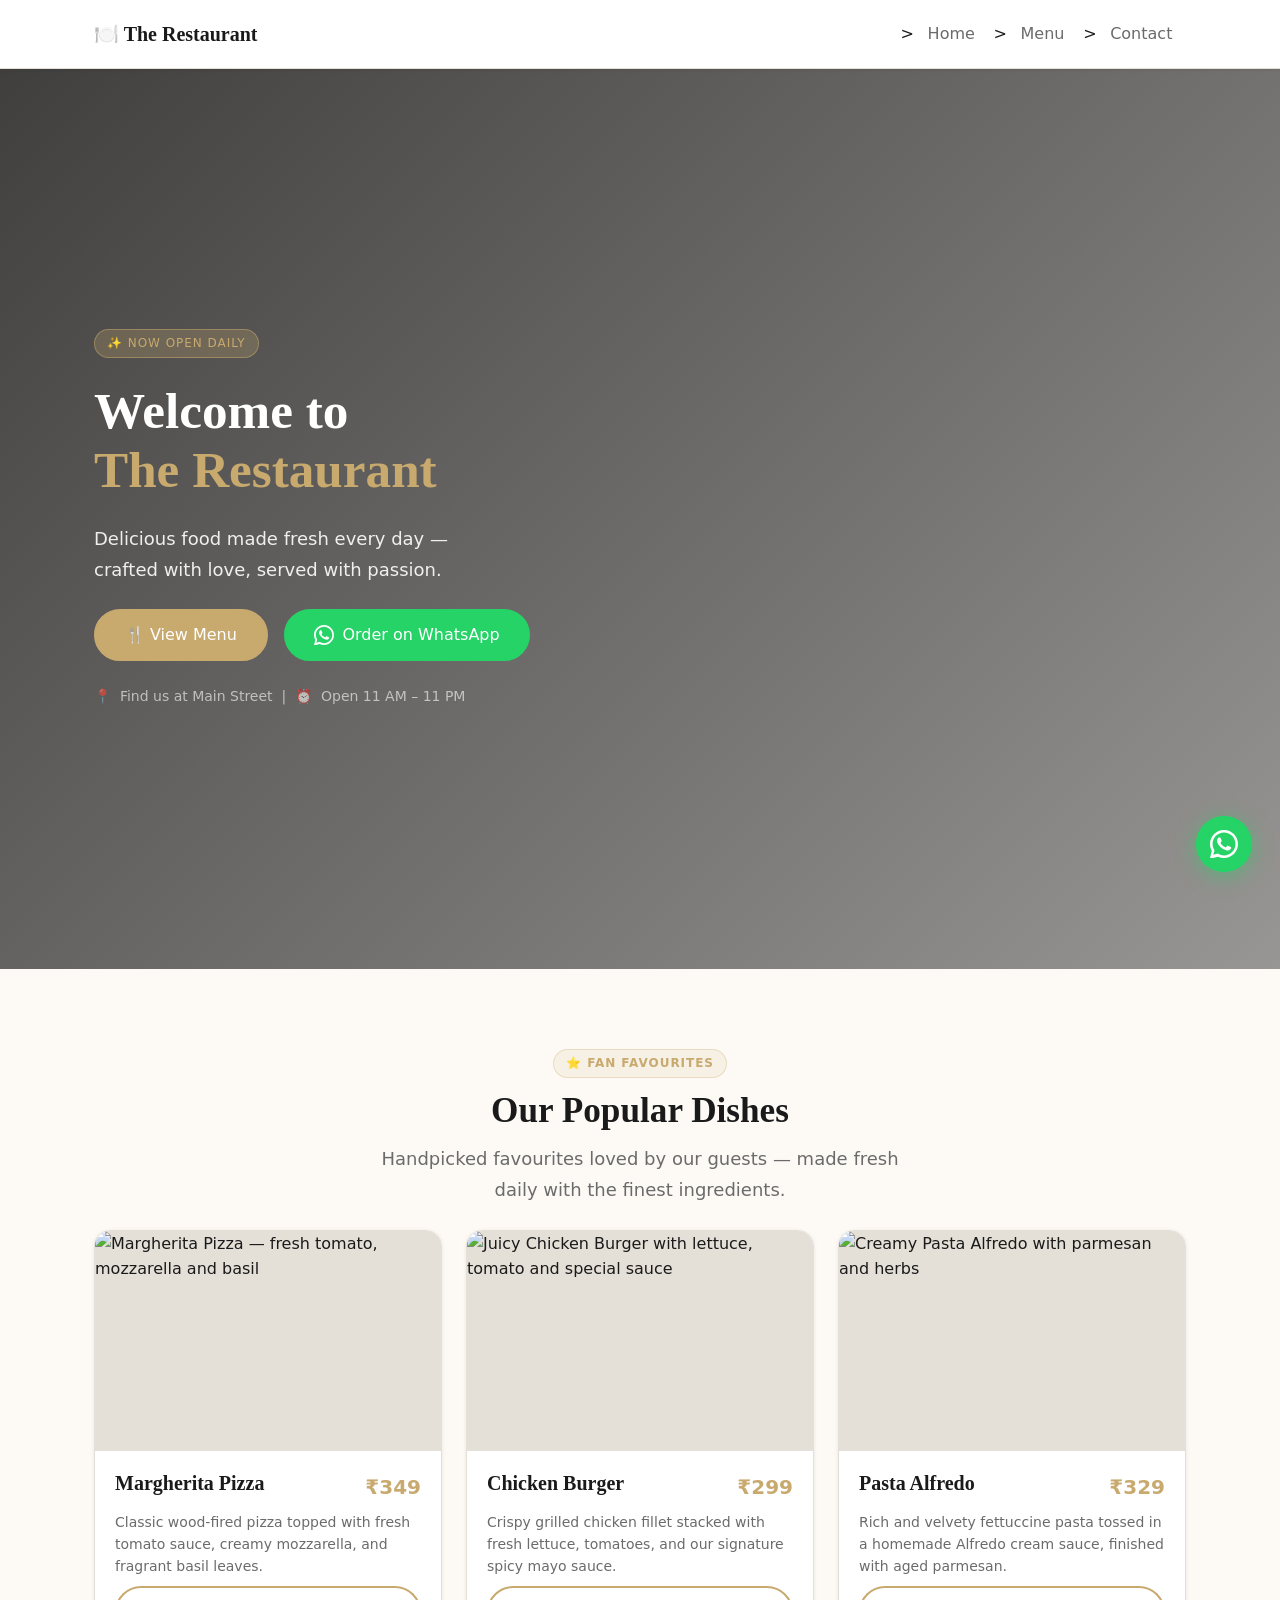
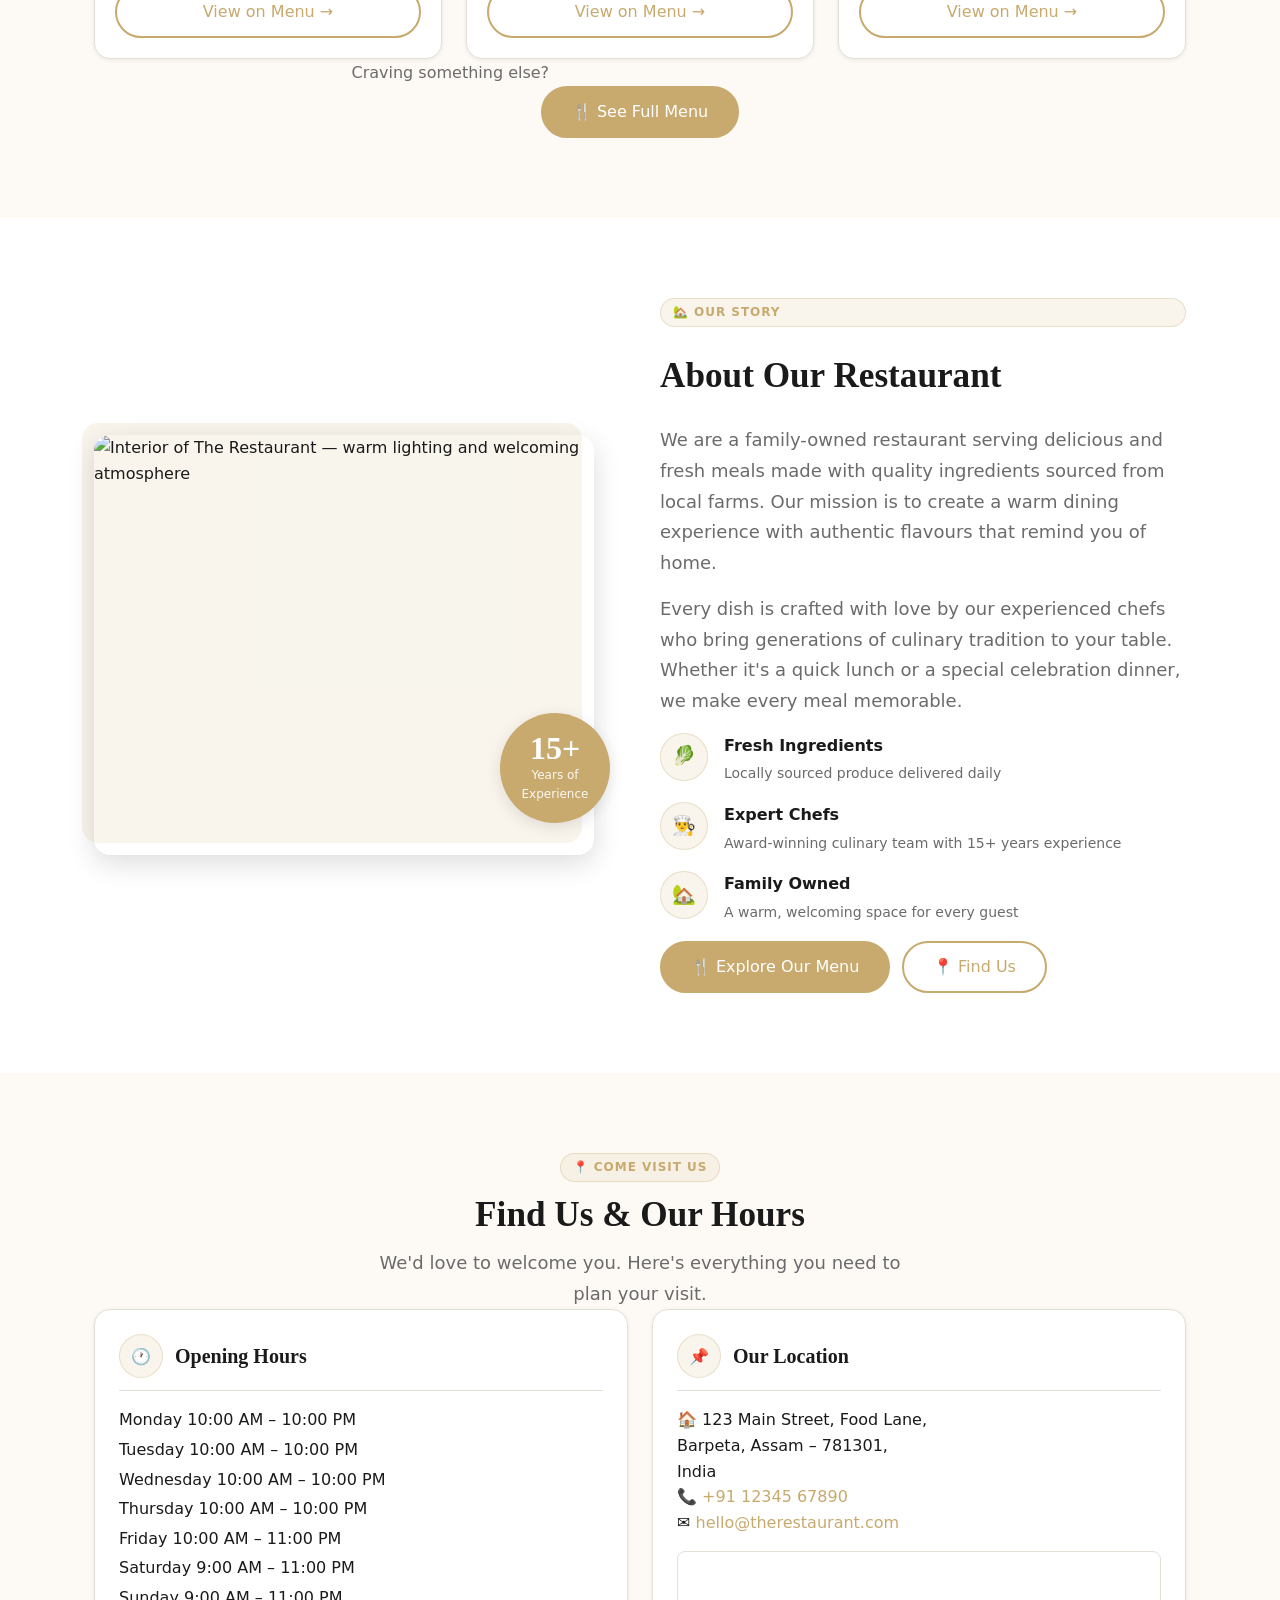
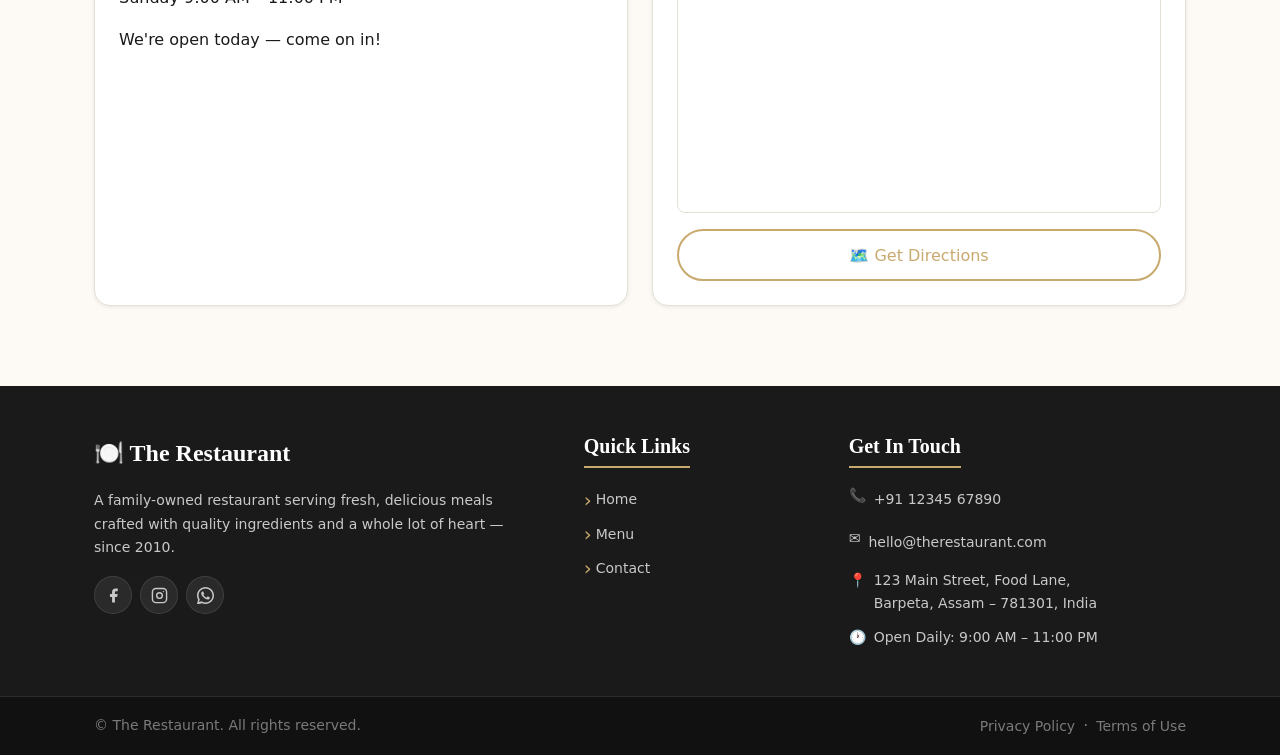
==== commit 9c939c6c: "Update index.html" ====
--- a/index.html
+++ b/index.html
@@ -6,7 +6,7 @@
   <meta name="viewport" content="width=device-width, initial-scale=1.0" />
   <meta name="description" content="Welcome to our restaurant - fresh food, great atmosphere." />
   <title>Home | The Restaurant</title>
-  <link rel="stylesheet" href="css/style.css" />
+  <link rel="stylesheet" href="style.css" />
 </head>
 
 <body>
--- a/style.css
+++ b/style.css
@@ -0,0 +1,1800 @@
+/* ============================================================
+   style.css — Restaurant Website
+   Fully Debugged & Refactored
+   ============================================================
+   01. Reset
+   02. Global Styles & Variables
+   03. Typography
+   04. Layout Utilities
+   05. Buttons
+   06. Navigation
+   07. Page Banner
+   08. Hero Section
+   09. Featured Dishes
+   10. About Section
+   11. Visit Us Section
+   12. Menu Page
+   13. Contact Page
+   14. Footer
+   15. Animations
+   16. Responsive Media Queries
+   ============================================================ */
+
+
+/* ============================================================
+   01. Reset
+   ============================================================ */
+
+*,
+*::before,
+*::after {
+  margin: 0;
+  padding: 0;
+  box-sizing: border-box;
+}
+
+html {
+  scroll-behavior: smooth;
+  -webkit-text-size-adjust: 100%;
+  text-size-adjust: 100%;
+}
+
+body {
+  min-height: 100vh;
+  font-family: system-ui, -apple-system, BlinkMacSystemFont, "Segoe UI", sans-serif;
+  font-size: 16px;
+  line-height: 1.6;
+  background-color: #fdfaf6;
+  color: #1a1a1a;
+  -webkit-font-smoothing: antialiased;
+  -moz-osx-font-smoothing: grayscale;
+}
+
+img, picture, video, canvas, svg {
+  display: block;
+  max-width: 100%;
+  height: auto;
+}
+
+ul, ol {
+  list-style: none;
+}
+
+button, input, textarea, select {
+  font: inherit;
+  color: inherit;
+  background: none;
+  border: none;
+}
+
+address {
+  font-style: normal;
+}
+
+table {
+  border-collapse: collapse;
+  width: 100%;
+}
+
+
+/* ============================================================
+   02. Global Styles & Variables
+   ============================================================ */
+
+:root {
+  /* Colors */
+  --color-bg:           #fdfaf6;
+  --color-surface:      #ffffff;
+  --color-text:         #1a1a1a;
+  --color-muted:        #6b6b6b;
+  --color-border:       #e4e0d8;
+  --color-gold:         #c8a96e;
+  --color-gold-dark:    #a6854a;
+  --color-gold-light:   rgba(200, 169, 110, 0.12);
+  --color-gold-border:  rgba(200, 169, 110, 0.30);
+  --color-green:        #2a9d8f;
+  --color-red:          #e63946;
+  --color-whatsapp:     #25d366;
+
+  /* Typography */
+  --font-heading: "Georgia", "Times New Roman", serif;
+  --font-body:    system-ui, -apple-system, BlinkMacSystemFont, "Segoe UI", sans-serif;
+
+  --fs-xs:   0.75rem;
+  --fs-sm:   0.875rem;
+  --fs-base: 1rem;
+  --fs-md:   1.125rem;
+  --fs-lg:   1.25rem;
+  --fs-xl:   1.5rem;
+  --fs-2xl:  2rem;
+  --fs-3xl:  2.5rem;
+
+  /* Spacing */
+  --sp-4:  0.25rem;
+  --sp-8:  0.5rem;
+  --sp-12: 0.75rem;
+  --sp-16: 1rem;
+  --sp-20: 1.25rem;
+  --sp-24: 1.5rem;
+  --sp-32: 2rem;
+  --sp-40: 2.5rem;
+  --sp-48: 3rem;
+  --sp-64: 4rem;
+  --sp-80: 5rem;
+
+  /* Layout */
+  --max-width:    1140px;
+  --container-x: 1.5rem;
+  --section-y:   5rem;
+  --navbar-h:    68px;
+
+  /* Radius */
+  --radius-sm:   4px;
+  --radius-md:   8px;
+  --radius-lg:   16px;
+  --radius-pill: 999px;
+
+  /* Shadows */
+  --shadow-sm: 0 1px 4px rgba(0, 0, 0, 0.08);
+  --shadow-md: 0 4px 16px rgba(0, 0, 0, 0.11);
+  --shadow-lg: 0 8px 28px rgba(0, 0, 0, 0.14);
+
+  /* Transitions */
+  --t-fast:   0.15s ease;
+  --t-normal: 0.25s ease;
+  --t-slow:   0.4s ease;
+}
+
+
+/* ============================================================
+   03. Typography
+   ============================================================ */
+
+h1, h2, h3, h4, h5, h6 {
+  font-family: var(--font-heading);
+  font-weight: 700;
+  line-height: 1.2;
+  color: var(--color-text);
+  overflow-wrap: break-word;
+}
+
+h1 { font-size: clamp(2rem,   5vw, 2.8rem); }
+h2 { font-size: clamp(1.6rem, 4vw, 2.2rem); }
+h3 { font-size: var(--fs-lg);  }
+h4 { font-size: var(--fs-md);  }
+h5 { font-size: var(--fs-base); }
+
+p {
+  font-family: var(--font-body);
+  font-size: var(--fs-base);
+  color: var(--color-text);
+  line-height: 1.7;
+  max-width: 70ch;
+}
+
+a {
+  color: var(--color-gold);
+  text-decoration: none;
+  transition: color var(--t-fast);
+}
+
+a:hover {
+  color: var(--color-gold-dark);
+}
+
+small {
+  font-size: var(--fs-sm);
+  color: var(--color-muted);
+}
+
+
+/* ============================================================
+   04. Layout Utilities
+   ============================================================ */
+
+.container {
+  width: 100%;
+  max-width: var(--max-width);
+  margin-inline: auto;
+  padding-inline: var(--container-x);
+}
+
+.section {
+  padding-block: var(--section-y);
+}
+
+.section--tight {
+  padding-block: var(--sp-48);
+}
+
+.text-center  { text-align: center; }
+.text-left    { text-align: left; }
+.text-muted   { color: var(--color-muted); }
+.text-gold    { color: var(--color-gold); }
+.hidden       { display: none !important; }
+
+/* Accessibility: visually hidden but in DOM */
+.sr-only {
+  position: absolute;
+  width: 1px;
+  height: 1px;
+  padding: 0;
+  margin: -1px;
+  overflow: hidden;
+  clip: rect(0, 0, 0, 0);
+  white-space: nowrap;
+  border: 0;
+}
+
+/* Section header block */
+.section-badge {
+  display: inline-block;
+  padding: var(--sp-4) var(--sp-12);
+  border-radius: var(--radius-pill);
+  background-color: var(--color-gold-light);
+  border: 1px solid var(--color-gold-border);
+  color: var(--color-gold);
+  font-size: var(--fs-xs);
+  font-weight: 600;
+  letter-spacing: 0.08em;
+  text-transform: uppercase;
+  margin-bottom: var(--sp-12);
+}
+
+.section-title {
+  font-size: clamp(1.8rem, 4vw, 2.2rem);
+  margin-bottom: var(--sp-12);
+}
+
+.section-subtitle {
+  font-size: var(--fs-md);
+  color: var(--color-muted);
+  max-width: 560px;
+  margin-inline: auto;
+  line-height: 1.7;
+}
+
+/* Shared card base */
+.card-img-wrap {
+  position: relative;
+  height: 200px;
+  overflow: hidden;
+  background-color: var(--color-border);
+}
+
+.card-img-wrap img {
+  width: 100%;
+  height: 100%;
+  object-fit: cover;
+  object-position: center;
+  transition: transform var(--t-slow);
+}
+
+.card-body {
+  padding: var(--sp-20);
+  display: flex;
+  flex-direction: column;
+  gap: var(--sp-8);
+  flex: 1;
+}
+
+/* Line clamp helpers */
+.clamp-2,
+.clamp-3 {
+  display: -webkit-box;
+  overflow: hidden;
+  /* autoprefixer: ignore next */
+  -webkit-box-orient: vertical;
+}
+
+.clamp-2 { -webkit-line-clamp: 2; }
+.clamp-3 { -webkit-line-clamp: 3; }
+
+
+/* ============================================================
+   05. Buttons
+   ============================================================ */
+
+.btn {
+  display: inline-flex;
+  align-items: center;
+  justify-content: center;
+  gap: var(--sp-8);
+  padding: 0.7rem 1.8rem;
+  border-radius: var(--radius-pill);
+  border: 2px solid transparent;
+  font-family: var(--font-body);
+  font-size: var(--fs-base);
+  font-weight: 500;
+  cursor: pointer;
+  text-decoration: none;
+  transition:
+    background-color var(--t-normal),
+    color            var(--t-normal),
+    border-color     var(--t-normal),
+    box-shadow       var(--t-normal),
+    transform        var(--t-fast);
+}
+
+.btn:focus-visible {
+  outline: 2px solid var(--color-gold);
+  outline-offset: 3px;
+}
+
+/* Primary */
+.btn-primary {
+  background-color: var(--color-gold);
+  color: #fff;
+  border-color: var(--color-gold);
+}
+
+.btn-primary:hover {
+  background-color: var(--color-gold-dark);
+  border-color: var(--color-gold-dark);
+  color: #fff;
+  box-shadow: var(--shadow-md);
+  transform: translateY(-1px);
+}
+
+/* Outline */
+.btn-outline {
+  background-color: transparent;
+  color: var(--color-gold);
+  border-color: var(--color-gold);
+}
+
+.btn-outline:hover {
+  background-color: var(--color-gold);
+  color: #fff;
+  box-shadow: var(--shadow-md);
+  transform: translateY(-1px);
+}
+
+/* WhatsApp */
+.btn-whatsapp {
+  background-color: var(--color-whatsapp);
+  color: #fff;
+  border-color: var(--color-whatsapp);
+}
+
+.btn-whatsapp:hover {
+  background-color: #1ebe5d;
+  border-color: #1ebe5d;
+  color: #fff;
+  box-shadow: 0 6px 18px rgba(37, 211, 102, 0.38);
+  transform: translateY(-2px);
+}
+
+.btn-whatsapp svg,
+.btn svg {
+  width: 20px;
+  height: 20px;
+  flex-shrink: 0;
+}
+
+
+/* ============================================================
+   06. Navigation
+   ============================================================ */
+
+.site-header {
+  position: sticky;
+  top: 0;
+  z-index: 1000;
+  background-color: var(--color-surface);
+  border-bottom: 1px solid var(--color-border);
+  box-shadow: var(--shadow-sm);
+  transition: box-shadow var(--t-normal), background-color var(--t-normal);
+}
+
+/* JS adds .scrolled on scroll > 60px */
+.site-header.scrolled {
+  box-shadow: 0 2px 20px rgba(0, 0, 0, 0.13);
+  background-color: rgba(255, 255, 255, 0.97);
+  backdrop-filter: blur(8px);
+  -webkit-backdrop-filter: blur(8px);
+}
+
+.navbar__inner {
+  display: flex;
+  align-items: center;
+  justify-content: space-between;
+  gap: var(--sp-16);
+  min-height: var(--navbar-h);
+}
+
+.navbar__logo {
+  font-family: var(--font-heading);
+  font-size: var(--fs-lg);
+  font-weight: 700;
+  color: var(--color-text);
+  white-space: nowrap;
+  flex-shrink: 0;
+  transition: color var(--t-fast);
+}
+
+.navbar__logo:hover {
+  color: var(--color-gold);
+}
+
+.navbar__menu {
+  display: flex;
+  align-items: center;
+  justify-content: flex-end;
+  flex-wrap: wrap;
+  gap: var(--sp-4);
+}
+
+.navbar__link {
+  display: inline-flex;
+  align-items: center;
+  padding: 0.45rem 0.85rem;
+  font-size: var(--fs-base);
+  font-weight: 500;
+  color: var(--color-muted);
+  border-radius: var(--radius-md);
+  white-space: nowrap;
+  transition: color var(--t-fast), background-color var(--t-fast);
+}
+
+.navbar__link:hover,
+.navbar__link.active {
+  color: var(--color-gold);
+}
+
+/* Call Now pill (in navbar) */
+.navbar__actions {
+  display: flex;
+  align-items: center;
+  gap: var(--sp-8);
+  flex-shrink: 0;
+}
+
+.navbar__call-btn {
+  display: inline-flex;
+  align-items: center;
+  gap: var(--sp-8);
+  padding: 0.4rem 1rem;
+  background-color: var(--color-gold);
+  color: #fff;
+  border: 2px solid var(--color-gold);
+  border-radius: var(--radius-pill);
+  font-size: var(--fs-sm);
+  font-weight: 600;
+  white-space: nowrap;
+  transition: background-color var(--t-fast), border-color var(--t-fast),
+    transform var(--t-fast), box-shadow var(--t-fast);
+}
+
+.navbar__call-btn:hover {
+  background-color: var(--color-gold-dark);
+  border-color: var(--color-gold-dark);
+  color: #fff;
+  transform: translateY(-1px);
+  box-shadow: var(--shadow-md);
+}
+
+.navbar__call-btn svg {
+  width: 15px;
+  height: 15px;
+}
+
+
+/* ============================================================
+   07. Page Banner
+       Used on menu.html and contact.html
+   ============================================================ */
+
+.page-banner {
+  position: relative;
+  background-color: #1a1a1a;
+  background-size: cover;
+  background-position: center;
+  padding-block: var(--sp-64);
+  text-align: center;
+}
+
+.page-banner::before {
+  content: "";
+  position: absolute;
+  inset: 0;
+  background: rgba(0, 0, 0, 0.65);
+  z-index: 0;
+}
+
+.page-banner .container {
+  position: relative;
+  z-index: 1;
+  display: flex;
+  flex-direction: column;
+  align-items: center;
+  gap: var(--sp-12);
+}
+
+.page-banner__title {
+  font-size: clamp(2rem, 5vw, 3rem);
+  color: #fff;
+  animation: fadeSlideUp 0.55s ease 0.1s both;
+}
+
+.page-banner__subtitle {
+  font-size: var(--fs-md);
+  color: rgba(255, 255, 255, 0.82);
+  max-width: 520px;
+  margin-inline: auto;
+  animation: fadeSlideUp 0.55s ease 0.25s both;
+}
+
+
+/* ============================================================
+   08. Hero Section
+   ============================================================ */
+
+.hero {
+  position: relative;
+  min-height: 100vh;
+  display: flex;
+  align-items: center;
+  background-image: url("https://images.unsplash.com/photo-1504674900247-0877df9cc836?auto=format&fit=crop&w=1600&q=80");
+  background-size: cover;
+  background-position: center;
+  background-attachment: fixed;
+}
+
+.hero::before {
+  content: "";
+  position: absolute;
+  inset: 0;
+  background: linear-gradient(135deg, rgba(0, 0, 0, 0.75), rgba(0, 0, 0, 0.4));
+}
+
+.hero__container {
+  position: relative;
+  z-index: 1;
+  padding-block: var(--sp-80);
+}
+
+.hero__content {
+  max-width: 640px;
+  display: flex;
+  flex-direction: column;
+  gap: var(--sp-24);
+}
+
+.hero__badge {
+  display: inline-block;
+  width: fit-content;
+  padding: var(--sp-4) var(--sp-12);
+  border-radius: var(--radius-pill);
+  background-color: rgba(200, 169, 110, 0.25);
+  border: 1px solid rgba(200, 169, 110, 0.5);
+  color: var(--color-gold);
+  font-size: var(--fs-xs);
+  font-weight: 500;
+  letter-spacing: 0.08em;
+  text-transform: uppercase;
+  animation: fadeSlideUp 0.6s ease 0.1s both;
+}
+
+.hero__heading {
+  font-size: clamp(2.2rem, 6vw, 3.2rem);
+  color: #fff;
+  line-height: 1.15;
+  animation: fadeSlideUp 0.6s ease 0.25s both;
+}
+
+.hero__heading span {
+  color: var(--color-gold);
+  display: block;
+}
+
+.hero__tagline {
+  font-size: var(--fs-md);
+  color: rgba(255, 255, 255, 0.9);
+  max-width: 100%;
+  animation: fadeSlideUp 0.6s ease 0.4s both;
+}
+
+.hero__actions {
+  display: flex;
+  flex-wrap: wrap;
+  gap: var(--sp-16);
+  animation: fadeSlideUp 0.6s ease 0.55s both;
+}
+
+.hero__trust {
+  font-size: var(--fs-sm);
+  color: rgba(255, 255, 255, 0.6);
+  max-width: 100%;
+  animation: fadeSlideUp 0.6s ease 0.7s both;
+}
+
+
+/* ============================================================
+   09. Featured Dishes
+   ============================================================ */
+
+.featured-dishes {
+  background-color: var(--color-bg);
+}
+
+.dishes-grid {
+  display: grid;
+  grid-template-columns: repeat(auto-fit, minmax(260px, 1fr));
+  gap: var(--sp-24);
+  margin-top: var(--sp-24);
+}
+
+/* Dish card — all properties written explicitly (no composes) */
+.dish-card {
+  background-color: var(--color-surface);
+  border-radius: var(--radius-lg);
+  border: 1px solid var(--color-border);
+  box-shadow: var(--shadow-sm);
+  overflow: hidden;
+  display: flex;
+  flex-direction: column;
+  transition: transform var(--t-normal), box-shadow var(--t-normal);
+}
+
+.dish-card:hover {
+  transform: translateY(-5px);
+  box-shadow: var(--shadow-lg);
+}
+
+.dish-card__image-wrapper {
+  position: relative;
+  height: 220px;
+  overflow: hidden;
+  background-color: var(--color-border);
+}
+
+.dish-card__image {
+  width: 100%;
+  height: 100%;
+  object-fit: cover;
+  object-position: center;
+  transition: transform var(--t-slow);
+}
+
+.dish-card:hover .dish-card__image {
+  transform: scale(1.07);
+}
+
+.dish-card__badge {
+  position: absolute;
+  top: var(--sp-12);
+  left: var(--sp-12);
+  z-index: 1;
+  padding: var(--sp-4) var(--sp-8);
+  border-radius: var(--radius-sm);
+  font-size: var(--fs-xs);
+  font-weight: 600;
+  color: #fff;
+  background-color: var(--color-gold);
+}
+
+.dish-card__body {
+  padding: var(--sp-20);
+  display: flex;
+  flex-direction: column;
+  gap: var(--sp-8);
+  flex: 1;
+}
+
+.dish-card__top {
+  display: flex;
+  justify-content: space-between;
+  align-items: flex-start;
+  gap: var(--sp-8);
+}
+
+.dish-card__name {
+  font-size: var(--fs-lg);
+  font-weight: 700;
+  color: var(--color-text);
+  margin: 0;
+}
+
+.dish-card__price {
+  font-size: var(--fs-lg);
+  font-weight: 700;
+  color: var(--color-gold);
+  white-space: nowrap;
+  flex-shrink: 0;
+}
+
+.dish-card__desc {
+  font-size: var(--fs-sm);
+  color: var(--color-muted);
+  line-height: 1.6;
+  display: -webkit-box;
+  overflow: hidden;
+  /* autoprefixer: ignore next */
+  -webkit-box-orient: vertical;
+  -webkit-line-clamp: 3;
+}
+
+
+/* ============================================================
+   10. About Section
+   ============================================================ */
+
+.about {
+  background-color: var(--color-surface);
+}
+
+.about__inner {
+  display: flex;
+  align-items: center;
+  gap: var(--sp-40);
+  flex-wrap: wrap;
+}
+
+.about__image-col,
+.about__text-col {
+  flex: 1 1 320px;
+  min-width: 260px;
+}
+
+.about__image-wrapper {
+  position: relative;
+  max-width: 500px;
+}
+
+/* Decorative offset box */
+.about__image-wrapper::before {
+  content: "";
+  position: absolute;
+  inset: -12px 12px 12px -12px;
+  background-color: var(--color-gold-light);
+  border-radius: var(--radius-lg);
+  z-index: 0;
+}
+
+.about__image {
+  position: relative;
+  z-index: 1;
+  width: 100%;
+  height: 420px;
+  object-fit: cover;
+  border-radius: var(--radius-lg);
+  box-shadow: var(--shadow-lg);
+}
+
+/* Bug fix: -var() is invalid — replaced with calc() */
+.about__stat-badge {
+  position: absolute;
+  bottom: var(--sp-32);
+  right: -1rem;
+  z-index: 2;
+  width: 110px;
+  height: 110px;
+  border-radius: 50%;
+  background-color: var(--color-gold);
+  color: #fff;
+  display: flex;
+  flex-direction: column;
+  align-items: center;
+  justify-content: center;
+  text-align: center;
+  box-shadow: var(--shadow-md);
+}
+
+.about__stat-number {
+  font-size: var(--fs-2xl);
+  font-family: var(--font-heading);
+  font-weight: 700;
+  line-height: 1;
+}
+
+.about__stat-label {
+  font-size: var(--fs-xs);
+  text-align: center;
+  opacity: 0.92;
+  margin-top: 2px;
+}
+
+.about__text-col {
+  display: flex;
+  flex-direction: column;
+  gap: var(--sp-16);
+}
+
+.about__desc {
+  font-size: var(--fs-md);
+  color: var(--color-muted);
+  max-width: 100%;
+}
+
+.about__highlights {
+  display: flex;
+  flex-direction: column;
+  gap: var(--sp-16);
+}
+
+.about__highlight-item {
+  display: flex;
+  align-items: flex-start;
+  gap: var(--sp-16);
+}
+
+.about__highlight-icon {
+  flex-shrink: 0;
+  width: 48px;
+  height: 48px;
+  border-radius: 50%;
+  border: 1px solid var(--color-gold-border);
+  background-color: var(--color-gold-light);
+  display: flex;
+  align-items: center;
+  justify-content: center;
+  font-size: 1.2rem;
+}
+
+.about__highlight-item strong {
+  display: block;
+  font-size: var(--fs-base);
+  font-weight: 700;
+  margin-bottom: var(--sp-4);
+}
+
+.about__highlight-item p {
+  font-size: var(--fs-sm);
+  color: var(--color-muted);
+  margin: 0;
+  max-width: 100%;
+}
+
+.about__actions {
+  display: flex;
+  flex-wrap: wrap;
+  gap: var(--sp-12);
+}
+
+
+/* ============================================================
+   11. Visit Us Section
+   ============================================================ */
+
+.visit-us {
+  background-color: var(--color-bg);
+}
+
+.visit-us__inner {
+  display: flex;
+  flex-wrap: wrap;
+  gap: var(--sp-24);
+}
+
+.visit-us__col {
+  flex: 1 1 320px;
+}
+
+.info-card {
+  background-color: var(--color-surface);
+  border-radius: var(--radius-lg);
+  border: 1px solid var(--color-border);
+  padding: var(--sp-24);
+  box-shadow: var(--shadow-sm);
+  display: flex;
+  flex-direction: column;
+  gap: var(--sp-16);
+  height: 100%;
+}
+
+.info-card__header {
+  display: flex;
+  align-items: center;
+  gap: var(--sp-12);
+  padding-bottom: var(--sp-12);
+  border-bottom: 1px solid var(--color-border);
+}
+
+.info-card__icon {
+  flex-shrink: 0;
+  width: 44px;
+  height: 44px;
+  border-radius: 50%;
+  background-color: var(--color-gold-light);
+  border: 1px solid var(--color-gold-border);
+  display: flex;
+  align-items: center;
+  justify-content: center;
+}
+
+.info-card__title {
+  font-size: var(--fs-lg);
+  font-weight: 700;
+  margin: 0;
+}
+
+/* Hours */
+.hours-list {
+  display: flex;
+  flex-direction: column;
+  gap: var(--sp-4);
+}
+
+.hours-row {
+  display: flex;
+  align-items: center;
+  gap: var(--sp-8);
+  padding-block: var(--sp-4);
+  border-bottom: 1px dashed var(--color-border);
+}
+
+.hours-row:last-child {
+  border-bottom: none;
+}
+
+.hours-day {
+  min-width: 110px;
+  font-size: var(--fs-sm);
+  font-weight: 600;
+}
+
+.hours-time {
+  font-size: var(--fs-sm);
+  color: var(--color-muted);
+}
+
+/* Map */
+.map-wrapper {
+  border-radius: var(--radius-md);
+  overflow: hidden;
+  border: 1px solid var(--color-border);
+}
+
+.map-iframe {
+  display: block;
+  width: 100%;
+  height: 260px;
+  border: 0;
+}
+
+
+/* ============================================================
+   12. Menu Page
+   ============================================================ */
+
+.menu-section {
+  background-color: var(--color-bg);
+}
+
+.menu-category {
+  margin-bottom: var(--sp-64);
+}
+
+.menu-category:last-child {
+  margin-bottom: 0;
+}
+
+.menu-category__title {
+  font-size: clamp(1.8rem, 4vw, 2.2rem);
+  margin-bottom: var(--sp-24);
+  text-align: center;
+  position: relative;
+  padding-bottom: var(--sp-12);
+}
+
+/* Gold underline accent on category headings */
+.menu-category__title::after {
+  content: "";
+  position: absolute;
+  bottom: 0;
+  left: 50%;
+  transform: translateX(-50%);
+  width: 60px;
+  height: 3px;
+  background-color: var(--color-gold);
+  border-radius: var(--radius-pill);
+}
+
+.menu-grid {
+  display: grid;
+  grid-template-columns: repeat(auto-fit, minmax(260px, 1fr));
+  gap: var(--sp-24);
+}
+
+.menu-card {
+  background-color: var(--color-surface);
+  border-radius: var(--radius-lg);
+  border: 1px solid var(--color-border);
+  box-shadow: var(--shadow-sm);
+  overflow: hidden;
+  display: flex;
+  flex-direction: column;
+  transition: transform var(--t-normal), box-shadow var(--t-normal);
+}
+
+.menu-card:hover {
+  transform: translateY(-5px);
+  box-shadow: var(--shadow-lg);
+}
+
+/* Image in menu cards */
+.menu-card .card-img-wrap {
+  height: 200px;
+}
+
+.menu-card:hover .card-img-wrap img {
+  transform: scale(1.07);
+}
+
+.card-title-row {
+  display: flex;
+  justify-content: space-between;
+  align-items: flex-start;
+  gap: var(--sp-8);
+  margin-bottom: var(--sp-8);
+}
+
+.card-title-row h3 {
+  font-size: var(--fs-lg);
+  font-weight: 700;
+  margin: 0;
+  line-height: 1.3;
+}
+
+.card-price {
+  font-size: var(--fs-lg);
+  font-weight: 700;
+  color: var(--color-gold);
+  white-space: nowrap;
+  flex-shrink: 0;
+}
+
+.card-desc {
+  font-size: var(--fs-sm);
+  color: var(--color-muted);
+  line-height: 1.55;
+  display: -webkit-box;
+  overflow: hidden;
+  /* autoprefixer: ignore next */
+  -webkit-box-orient: vertical;
+  -webkit-line-clamp: 2;
+}
+
+
+/* ============================================================
+   13. Contact Page
+   ============================================================ */
+
+.contact-section {
+  background-color: var(--color-bg);
+}
+
+.contact__inner {
+  display: flex;
+  flex-wrap: wrap;
+  gap: var(--sp-32);
+  align-items: flex-start;
+}
+
+.contact__info-col,
+.contact__form-col {
+  flex: 1 1 320px;
+  min-width: 260px;
+}
+
+/* Contact information blocks */
+.contact-block {
+  display: flex;
+  gap: var(--sp-16);
+  align-items: flex-start;
+  padding-block: var(--sp-12);
+  border-bottom: 1px solid var(--color-border);
+}
+
+.contact-block:last-child {
+  border-bottom: none;
+}
+
+.contact-block__icon {
+  flex-shrink: 0;
+  width: 44px;
+  height: 44px;
+  border-radius: 50%;
+  background-color: var(--color-gold-light);
+  border: 1px solid var(--color-gold-border);
+  display: flex;
+  align-items: center;
+  justify-content: center;
+  font-size: 1.2rem;
+}
+
+.contact-block__title {
+  font-size: var(--fs-md);
+  font-weight: 700;
+  color: var(--color-text);
+  margin-bottom: var(--sp-4);
+}
+
+.contact-block__link {
+  display: inline-block;
+  font-size: var(--fs-base);
+  font-weight: 600;
+  color: var(--color-gold);
+  transition: color var(--t-fast);
+}
+
+.contact-block__link:hover {
+  color: var(--color-gold-dark);
+  text-decoration: underline;
+}
+
+.contact-block__note,
+.contact-block__address {
+  font-size: var(--fs-sm);
+  color: var(--color-muted);
+  line-height: 1.6;
+  max-width: 100%;
+  margin: 0;
+}
+
+/* Contact form card */
+.contact-form-card {
+  background-color: var(--color-surface);
+  border-radius: var(--radius-lg);
+  border: 1px solid var(--color-border);
+  box-shadow: var(--shadow-sm);
+  padding: var(--sp-32);
+  display: flex;
+  flex-direction: column;
+  gap: var(--sp-24);
+}
+
+.contact-form-card__header {
+  padding-bottom: var(--sp-16);
+  border-bottom: 1px solid var(--color-border);
+}
+
+.contact-form-card__title {
+  font-size: var(--fs-2xl);
+  margin-bottom: var(--sp-8);
+}
+
+.contact-form-card__subtitle {
+  font-size: var(--fs-sm);
+  color: var(--color-muted);
+  max-width: 100%;
+  margin: 0;
+}
+
+/* Form layout */
+.contact-form {
+  display: flex;
+  flex-direction: column;
+  gap: var(--sp-16);
+}
+
+.form-row {
+  display: grid;
+  grid-template-columns: 1fr 1fr;
+  gap: var(--sp-16);
+}
+
+.form-group {
+  display: flex;
+  flex-direction: column;
+  gap: var(--sp-4);
+}
+
+.form-group label {
+  font-size: var(--fs-sm);
+  font-weight: 600;
+  color: var(--color-text);
+}
+
+/* Required asterisk */
+.form-group label span {
+  color: var(--color-red);
+  margin-left: 2px;
+}
+
+.form-optional {
+  font-size: var(--fs-xs);
+  color: var(--color-muted);
+  font-weight: 400;
+  margin-left: var(--sp-4);
+}
+
+/* Input / Textarea / Select */
+.form-control {
+  width: 100%;
+  padding: 0.75rem 1rem;
+  border-radius: var(--radius-md);
+  border: 1.5px solid var(--color-border);
+  background-color: var(--color-bg);
+  font-size: var(--fs-base);
+  line-height: 1.5;
+  outline: none;
+  appearance: none;
+  -webkit-appearance: none;
+  transition:
+    border-color     var(--t-fast),
+    box-shadow       var(--t-fast),
+    background-color var(--t-fast);
+}
+
+.form-control::placeholder {
+  color: #aaaaaa;
+}
+
+.form-control:focus {
+  border-color: var(--color-gold);
+  background-color: var(--color-surface);
+  box-shadow: 0 0 0 3px rgba(200, 169, 110, 0.2);
+}
+
+/* Select arrow */
+select.form-control {
+  background-image: url("data:image/svg+xml,%3Csvg xmlns='http://www.w3.org/2000/svg' width='12' height='8' viewBox='0 0 12 8'%3E%3Cpath fill='%236b6b6b' d='M6 8L0 0h12z'/%3E%3C/svg%3E");
+  background-repeat: no-repeat;
+  background-position: right 1rem center;
+  padding-right: 2.5rem;
+  cursor: pointer;
+}
+
+textarea.form-control {
+  min-height: 140px;
+  resize: vertical;
+}
+
+.form-error {
+  font-size: var(--fs-xs);
+  color: var(--color-red);
+  min-height: 1rem;
+  display: block;
+}
+
+.form-submit-btn {
+  align-self: flex-start;
+  padding-inline: var(--sp-40);
+}
+
+.form-success {
+  display: none;
+  padding: var(--sp-12) var(--sp-16);
+  border-radius: var(--radius-md);
+  background-color: rgba(42, 157, 143, 0.1);
+  border: 1px solid rgba(42, 157, 143, 0.3);
+  color: var(--color-green);
+  font-size: var(--fs-base);
+  text-align: center;
+}
+
+.form-success.visible {
+  display: block;
+}
+
+/* Map (contact page) */
+.map-section {
+  background-color: var(--color-surface);
+  padding-block: var(--sp-48);
+}
+
+.map-section__header {
+  text-align: center;
+  margin-bottom: var(--sp-24);
+}
+
+.map-section__title {
+  font-size: clamp(1.5rem, 4vw, 2rem);
+  margin-bottom: var(--sp-8);
+}
+
+.map-section__subtitle {
+  font-size: var(--fs-md);
+  color: var(--color-muted);
+  max-width: 480px;
+  margin-inline: auto;
+}
+
+.map-embed-wrapper {
+  width: 100%;
+  border-block: 1px solid var(--color-border);
+  line-height: 0;
+}
+
+.map-embed {
+  display: block;
+  width: 100%;
+  height: 420px;
+  border: 0;
+}
+
+.map-section__actions {
+  display: flex;
+  flex-wrap: wrap;
+  justify-content: center;
+  gap: var(--sp-16);
+  padding-top: var(--sp-24);
+}
+
+
+/* ============================================================
+   14. Footer
+   ============================================================ */
+
+.site-footer {
+  background-color: #1a1a1a;
+  color: #c9c9c9;
+}
+
+.footer__top {
+  padding-block: var(--sp-48);
+  border-bottom: 1px solid rgba(255, 255, 255, 0.08);
+}
+
+.footer__grid {
+  display: grid;
+  grid-template-columns: 2fr 1fr 1.5fr;
+  gap: var(--sp-40);
+}
+
+.footer__col {
+  display: flex;
+  flex-direction: column;
+  gap: var(--sp-16);
+}
+
+.footer__logo {
+  font-family: var(--font-heading);
+  font-size: var(--fs-xl);
+  font-weight: 700;
+  color: #fff;
+  transition: color var(--t-fast);
+}
+
+.footer__logo:hover {
+  color: var(--color-gold);
+}
+
+.footer__brand-desc {
+  font-size: var(--fs-sm);
+  color: #c9c9c9;
+  line-height: 1.7;
+  max-width: 100%;
+  margin: 0;
+}
+
+.footer__col-title {
+  font-family: var(--font-heading);
+  font-size: var(--fs-lg);
+  font-weight: 700;
+  color: #fff;
+  padding-bottom: var(--sp-8);
+  border-bottom: 2px solid var(--color-gold);
+  width: fit-content;
+  margin: 0;
+}
+
+.footer__links-list {
+  display: flex;
+  flex-direction: column;
+  gap: var(--sp-4);
+}
+
+.footer__link {
+  display: inline-flex;
+  align-items: center;
+  gap: var(--sp-4);
+  font-size: var(--fs-sm);
+  color: #c9c9c9;
+  padding-block: var(--sp-4);
+  transition: color var(--t-fast), padding-left var(--t-normal);
+}
+
+.footer__link:hover {
+  color: var(--color-gold);
+  padding-left: var(--sp-4);
+}
+
+.footer__link-arrow {
+  color: var(--color-gold);
+  font-size: var(--fs-lg);
+  line-height: 1;
+}
+
+.footer__contact-list {
+  display: flex;
+  flex-direction: column;
+  gap: var(--sp-12);
+}
+
+.footer__contact-item {
+  display: flex;
+  align-items: flex-start;
+  gap: var(--sp-8);
+  font-size: var(--fs-sm);
+  color: #c9c9c9;
+  line-height: 1.6;
+}
+
+.footer__social {
+  display: flex;
+  gap: var(--sp-8);
+  flex-wrap: wrap;
+}
+
+.footer__social-link {
+  display: flex;
+  align-items: center;
+  justify-content: center;
+  width: 38px;
+  height: 38px;
+  border-radius: 50%;
+  background-color: rgba(255, 255, 255, 0.07);
+  border: 1px solid rgba(255, 255, 255, 0.1);
+  color: #c9c9c9;
+  transition: background-color var(--t-fast), color var(--t-fast),
+    transform var(--t-fast);
+}
+
+.footer__social-link:hover {
+  background-color: var(--color-gold);
+  color: #fff;
+  transform: translateY(-2px);
+}
+
+.footer__social-icon {
+  width: 17px;
+  height: 17px;
+}
+
+/* Bottom bar */
+.footer__bottom {
+  background-color: #111;
+  padding-block: var(--sp-16);
+}
+
+.footer__bottom-inner {
+  display: flex;
+  justify-content: space-between;
+  align-items: center;
+  gap: var(--sp-8);
+  flex-wrap: wrap;
+}
+
+.footer__copyright {
+  font-size: var(--fs-sm);
+  color: #7a7a7a;
+  margin: 0;
+  max-width: 100%;
+}
+
+.footer__bottom-links {
+  display: flex;
+  align-items: center;
+  gap: var(--sp-8);
+}
+
+.footer__bottom-link {
+  font-size: var(--fs-sm);
+  color: #7a7a7a;
+  transition: color var(--t-fast);
+}
+
+.footer__bottom-link:hover {
+  color: var(--color-gold);
+}
+
+.footer__bottom-sep {
+  color: #7a7a7a;
+}
+
+
+/* ============================================================
+   15. Animations
+   ============================================================ */
+
+/* Shared fade + slide up entrance */
+@keyframes fadeSlideUp {
+  from { opacity: 0; transform: translateY(20px); }
+  to   { opacity: 1; transform: translateY(0);    }
+}
+
+/* Floating WhatsApp button */
+.whatsapp-float {
+  position: fixed;
+  bottom: 28px;
+  right: 28px;
+  z-index: 9999;
+  width: 56px;
+  height: 56px;
+  border-radius: 50%;
+  background-color: var(--color-whatsapp);
+  color: #fff;
+  display: flex;
+  align-items: center;
+  justify-content: center;
+  box-shadow: 0 4px 20px rgba(37, 211, 102, 0.5);
+  text-decoration: none;
+  overflow: hidden;
+  transition:
+    background-color var(--t-normal),
+    transform        var(--t-normal),
+    box-shadow       var(--t-normal),
+    width            var(--t-normal),
+    border-radius    var(--t-normal),
+    padding          var(--t-normal);
+  animation: floatEntrance 0.6s cubic-bezier(0.34, 1.56, 0.64, 1) 1s both;
+}
+
+@keyframes floatEntrance {
+  from { opacity: 0; transform: translateY(60px) scale(0.6); }
+  to   { opacity: 1; transform: translateY(0)    scale(1);   }
+}
+
+.whatsapp-float__icon {
+  width: 28px;
+  height: 28px;
+  flex-shrink: 0;
+  transition: transform var(--t-normal);
+}
+
+.whatsapp-float__label {
+  font-size: var(--fs-sm);
+  font-weight: 600;
+  color: #fff;
+  white-space: nowrap;
+  max-width: 0;
+  opacity: 0;
+  overflow: hidden;
+  transition: max-width var(--t-normal), opacity var(--t-normal);
+}
+
+.whatsapp-float:hover {
+  background-color: #1ebe5d;
+  border-radius: var(--radius-pill);
+  width: auto;
+  padding: 0 var(--sp-20) 0 var(--sp-16);
+  gap: var(--sp-8);
+  box-shadow: 0 6px 28px rgba(37, 211, 102, 0.6);
+  transform: scale(1.05);
+}
+
+.whatsapp-float:hover .whatsapp-float__label {
+  max-width: 200px;
+  opacity: 1;
+}
+
+/* Pulse ring */
+.whatsapp-float__pulse {
+  position: absolute;
+  inset: 0;
+  border-radius: 50%;
+  border: 3px solid var(--color-whatsapp);
+  pointer-events: none;
+  animation: waPulse 2.5s ease-out infinite;
+}
+
+@keyframes waPulse {
+  0%   { transform: scale(1);    opacity: 0.75; }
+  70%  { transform: scale(1.55); opacity: 0;    }
+  100% { transform: scale(1.55); opacity: 0;    }
+}
+
+.whatsapp-float:hover .whatsapp-float__pulse {
+  animation: none;
+  opacity: 0;
+}
+
+/* Back to top button (created by JS) */
+#scrollToTop {
+  position: fixed !important;
+  bottom: 100px !important;
+  right: 28px !important;
+  z-index: 9998;
+  width: 44px;
+  height: 44px;
+  border-radius: 50%;
+  background-color: var(--color-gold);
+  color: #fff;
+  border: none;
+  font-size: 1.2rem;
+  font-weight: 700;
+  cursor: pointer;
+  box-shadow: var(--shadow-md);
+  display: flex;
+  align-items: center;
+  justify-content: center;
+  transition: opacity var(--t-normal), transform var(--t-normal),
+    background-color var(--t-fast);
+}
+
+#scrollToTop:hover {
+  background-color: var(--color-gold-dark);
+  transform: scale(1.08);
+}
+
+/* Scroll reveal (JS adds .reveal--visible) */
+.reveal {
+  opacity: 0;
+  transform: translateY(24px);
+  transition: opacity 0.55s ease, transform 0.55s ease;
+}
+
+.reveal--visible {
+  opacity: 1;
+  transform: translateY(0);
+}
+
+.reveal:nth-child(2) { transition-delay: 0.08s; }
+.reveal:nth-child(3) { transition-delay: 0.16s; }
+.reveal:nth-child(4) { transition-delay: 0.24s; }
+.reveal:nth-child(5) { transition-delay: 0.32s; }
+.reveal:nth-child(6) { transition-delay: 0.40s; }
+
+/* Respect reduced motion preference */
+@media (prefers-reduced-motion: reduce) {
+  *, *::before, *::after {
+    animation-duration: 0.01ms !important;
+    animation-iteration-count: 1 !important;
+    transition-duration: 0.01ms !important;
+  }
+  html { scroll-behavior: auto; }
+}
+
+
+/* ============================================================
+   16. Responsive Media Queries
+   ============================================================ */
+
+/* 1024px — Large tablet */
+@media (max-width: 1024px) {
+  :root { --section-y: 4rem; }
+
+  .footer__grid {
+    grid-template-columns: 1.5fr 1fr;
+  }
+
+  .footer__col--brand {
+    grid-column: 1 / -1;
+  }
+
+  .about__image { height: 360px; }
+}
+
+/* 768px — Tablet / Large mobile */
+@media (max-width: 768px) {
+  :root {
+    --section-y:   3.25rem;
+    --container-x: 1.25rem;
+  }
+
+  /* Navbar */
+  .navbar__inner    { min-height: 62px; }
+  .navbar__link     { padding-inline: 0.7rem; font-size: 0.93rem; }
+  .navbar__call-btn { font-size: 0.8rem; padding: 0.35rem 0.75rem; }
+
+  /* Hero */
+  .hero {
+    min-height: 100svh;
+    background-attachment: scroll;
+  }
+
+  .hero__content {
+    max-width: 100%;
+    align-items: center;
+    text-align: center;
+  }
+
+  .hero__actions { justify-content: center; }
+
+  /* Grids */
+  .dishes-grid,
+  .menu-grid {
+    grid-template-columns: repeat(2, 1fr);
+    gap: var(--sp-16);
+  }
+
+  /* About */
+  .about__inner       { flex-direction: column; }
+  .about__image-wrapper { max-width: none; }
+
+  /* Visit Us */
+  .visit-us__inner    { flex-direction: column; }
+  .visit-us__col      { flex: 1 1 100%; }
+
+  /* Contact */
+  .contact__inner     { flex-direction: column; }
+  .form-row           { grid-template-columns: 1fr; }
+  .form-submit-btn    { align-self: stretch; justify-content: center; }
+  .map-embed          { height: 300px; }
+  .map-section__actions .btn { flex: 1 1 45%; justify-content: center; }
+
+  /* Footer */
+  .footer__grid { grid-template-columns: 1fr 1fr; gap: var(--sp-24); }
+  .footer__col--brand { grid-column: 1 / -1; }
+  .footer__bottom-inner { flex-direction: column; text-align: center; }
+
+  /* Float buttons */
+  .whatsapp-float {
+    bottom: 80px;
+    right: 16px;
+    width: 50px;
+    height: 50px;
+  }
+
+  .whatsapp-float:hover {
+    width: 50px;
+    padding: 0;
+    border-radius: 50%;
+  }
+
+  .whatsapp-float:hover .whatsapp-float__label { display: none; }
+
+  #scrollToTop { bottom: 140px !important; right: 16px !important; }
+}
+
+/* 600px — Mobile */
+@media (max-width: 600px) {
+  :root {
+    --container-x: 1rem;
+    --section-y:   2.75rem;
+  }
+
+  h1 { font-size: clamp(1.8rem, 7vw, 2.1rem); }
+  h2 { font-size: clamp(1.4rem, 6vw, 1.8rem); }
+
+  /* Navbar wraps logo above links */
+  .navbar__inner {
+    flex-direction: column;
+    align-items: flex-start;
+    padding-block: 0.5rem;
+    gap: var(--sp-8);
+  }
+
+  .navbar__menu { justify-content: flex-start; }
+
+  .navbar__call-btn span { display: none; }
+  .navbar__call-btn { padding: 0.4rem 0.5rem; }
+
+  /* Grids — single column */
+  .dishes-grid,
+  .menu-grid {
+    grid-template-columns: 1fr;
+  }
+
+  /* About */
+  .about__image { height: 260px; }
+  .about__image-wrapper::before { display: none; }
+  .about__actions { flex-direction: column; }
+  .about__actions .btn { justify-content: center; }
+
+  /* Hero buttons */
+  .hero__actions {
+    flex-direction: column;
+    align-items: stretch;
+  }
+
+  .hero__actions .btn { justify-content: center; }
+
+  /* Contact */
+  .contact-form-card { padding: var(--sp-20); }
+  .map-embed { height: 240px; }
+
+  /* Footer */
+  .footer__grid { grid-template-columns: 1fr; }
+  .footer__col  { align-items: flex-start; }
+}
+
+/* 400px — Small mobile */
+@media (max-width: 400px) {
+  .navbar__inner  { align-items: center; }
+  .navbar__logo   { width: 100%; text-align: center; font-size: 1rem; }
+  .navbar__menu   { justify-content: center; }
+
+  .card-body      { padding: var(--sp-12); }
+
+  .card-title-row {
+    flex-direction: column;
+    align-items: flex-start;
+  }
+
+  .whatsapp-float { width: 46px; height: 46px; right: 12px; }
+  #scrollToTop    { right: 12px !important; }
+}
